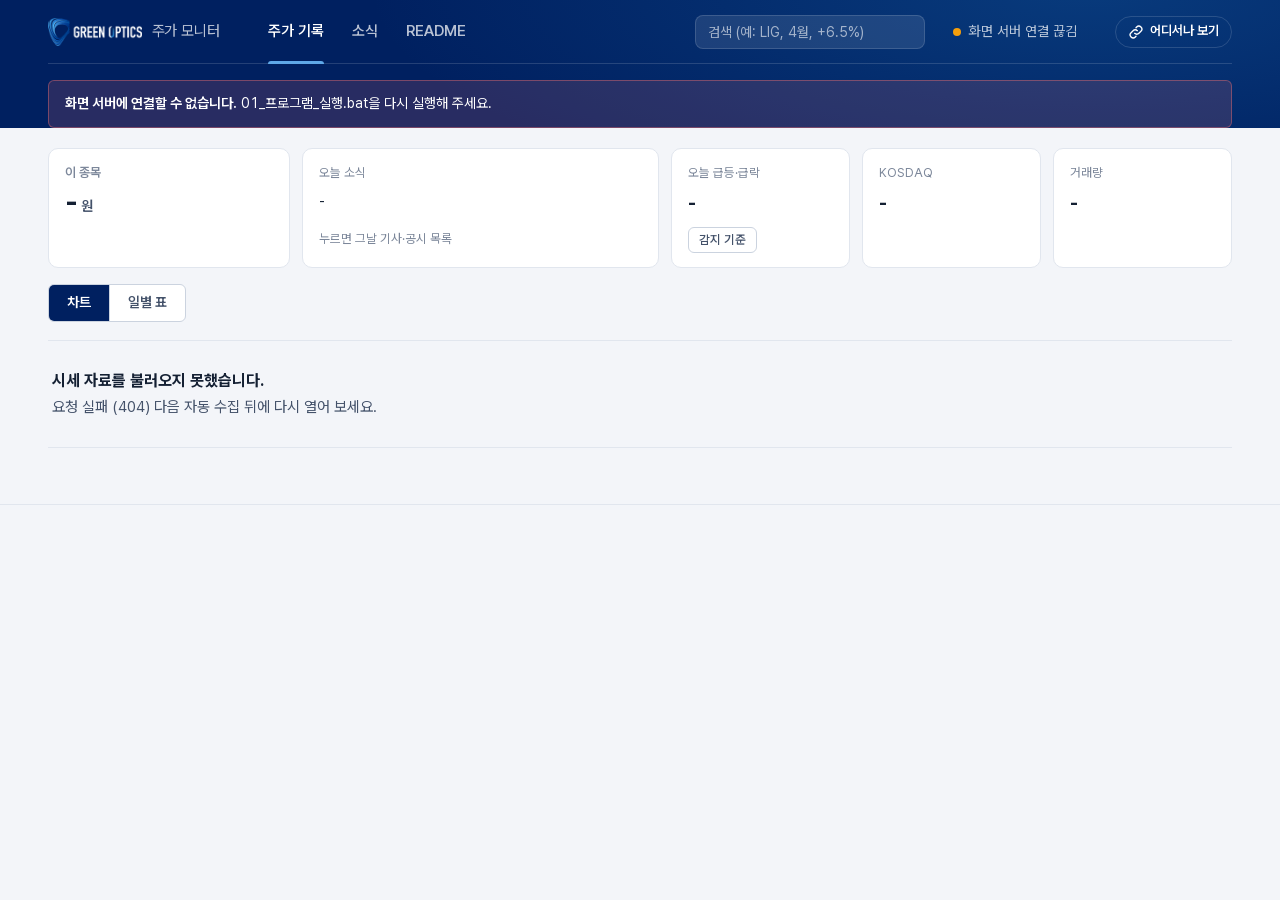
==== web/index.html @ a38b469b "감지 기준: 장중 구간 거래대금 기준을 없앰(감지·설명·README·설정), 기존 기록은 두고 받아 둔 기간을 다시 훑어 새로 걸리는 것만 더함 · '감지 기준'은 누르면 칸이 열" ====
<!doctype html>
<html lang="ko">
<head>
  <meta charset="utf-8">
  <meta name="viewport" content="width=device-width, initial-scale=1">
  <title>주가 모니터</title>
  <link rel="icon" href="data:image/svg+xml,%3Csvg xmlns='http://www.w3.org/2000/svg' viewBox='0 0 32 32'%3E%3Crect width='32' height='32' rx='7' fill='%23002060'/%3E%3Ccircle cx='16' cy='16' r='8.5' fill='none' stroke='%23fff' stroke-width='2.4'/%3E%3Ccircle cx='16' cy='16' r='3' fill='%231973B9'/%3E%3C/svg%3E">
  <link rel="stylesheet" href="app.css">
</head>
<body>
  <header class="band">
    <div class="band-inner">
      <nav class="topbar" aria-label="주 메뉴">
        <a class="brand" href="#/">
          <img class="brand-mark" src="brand-logo.png" alt="GREEN OPTICS" width="107" height="32">
          <span class="brand-text">주가 모니터</span>
        </a>
        <div class="tabs" role="tablist">
          <a href="#/" data-route="dash">주가 기록</a>
          <a href="#/pr" data-route="pr">소식</a>
          <a href="#/method" data-route="method">README</a>
        </div>
        <form class="gsearch" id="gsearch" role="search" autocomplete="off">
          <input type="search" id="gsearch-q" placeholder="검색 (예: LIG, 4월, +6.5%)" aria-label="기사·공시·사건·날짜 전체 검색">
        </form>
        <div class="engine" id="engine" aria-live="polite">
          <span class="dot"></span><span class="engine-label">확인 중</span>
        </div>
        <button class="share-btn local-only" id="share-btn" type="button" aria-haspopup="dialog">
          <svg viewBox="0 0 24 24" aria-hidden="true"><path d="M10 14a4.5 4.5 0 0 0 6.4 0l3-3a4.5 4.5 0 0 0-6.4-6.4l-1 1M14 10a4.5 4.5 0 0 0-6.4 0l-3 3a4.5 4.5 0 0 0 6.4 6.4l1-1" fill="none" stroke="currentColor" stroke-width="2" stroke-linecap="round"/></svg>
          <span id="share-btn-label">어디서나 보기</span></button>
      </nav>
      <div class="shared-banner shared-only">공유 링크로 보는 중입니다. 보기만 할 수 있습니다.</div>
      <div class="alert" id="alert" hidden></div>
    </div>
  </header>

  <!-- 오늘 한눈에: 가격·소식·급등락·KOSDAQ·거래량 카드 한 줄 (주가 기록 화면에서만) -->
  <section class="hero today" id="hero" hidden>
    <div class="wrap">
      <div class="today-strip">
        <div class="tcard t-price" id="q-price-card">
          <span class="quote-name"><span id="q-name">이 종목</span><span class="quote-code" id="q-code"></span></span>
          <span class="quote-price"><span id="q-price">-</span><span class="won">원</span></span>
          <span class="quote-change" id="q-change"></span>
        </div>
        <button type="button" class="tcard t-news" id="q-news-card"><span class="tl" id="q-news-label">오늘 소식</span><span class="t-news-row" id="q-news">-</span><span class="tn-list" id="q-news-list"></span><span class="ts" id="q-news-sub">누르면 그날 기사·공시 목록</span></button>
        <div class="tcard" id="q-events-card"><span class="tl" id="q-events-label">오늘 급등·급락</span><span class="tv" id="q-events">-</span>
          <span class="rules-wrap"><button class="rules-btn" id="rules-toggle" type="button" aria-describedby="rules">감지 기준</button>
            <ul class="rules rules-pop" id="rules" role="tooltip"></ul></span></div>
        <div class="tcard" id="q-kosdaq-card"><span class="tl">KOSDAQ</span><span class="tv" id="q-kosdaq">-</span><span class="ts" id="q-kosdaq-sub"></span></div>
        <div class="tcard" id="q-volume-card"><span class="tl">거래량</span><span class="tv" id="q-volume">-</span><span class="ts" id="q-volume-sub"></span></div>
      </div>
    </div>
  </section>

  <main id="main" tabindex="-1"></main>

  <div class="toast" id="toast" role="status" aria-live="polite" hidden></div>

  <footer class="foot">
    <div class="wrap" id="foot"></div>
  </footer>

  <aside class="drawer" id="drawer" aria-hidden="true">
    <div class="drawer-scrim" data-close></div>
    <div class="drawer-panel" role="dialog" aria-modal="true" aria-labelledby="drawer-title">
      <button class="drawer-close" data-close aria-label="닫기">
        <svg viewBox="0 0 24 24" aria-hidden="true"><path d="M6 6l12 12M18 6L6 18" stroke="currentColor" stroke-width="2" stroke-linecap="round"/></svg>
      </button>
      <div id="drawer-body"></div>
    </div>
  </aside>

  <div class="modal" id="share-modal" hidden>
    <div class="modal-scrim" data-mclose></div>
    <div class="modal-panel" role="dialog" aria-modal="true" aria-labelledby="share-title">
      <button class="drawer-close" data-mclose aria-label="닫기"><svg viewBox="0 0 24 24" aria-hidden="true"><path d="M6 6l12 12M18 6L6 18" stroke="currentColor" stroke-width="2" stroke-linecap="round"/></svg></button>
      <h2 id="share-title">공유 링크</h2>
      <div id="share-body"></div>
    </div>
  </div>

  <script src="vendor/lightweight-charts.standalone.production.js"></script>
  <script src="app.js"></script>
</body>
</html>
---- web/app.css ----
@font-face {
  font-family: "Pretendard Variable";
  src: url("fonts/PretendardVariable.woff2") format("woff2-variations");
  font-weight: 45 920;
  font-display: swap;
}

:root {
  /* 이 종목 브랜드 (PPT 디자인 시스템) */
  --navy: #002060;
  --navy-deep: #00174A;
  --navy-2: #1F4E79;
  --brand-blue: #1973B9;
  --lens: #5FA8E8;

  /* 본문 */
  --canvas: #F3F5F9;
  --surface: #FFFFFF;
  --ink: #142033;
  --ink-2: #44526A;
  --muted: #7C879A;
  --line: #E1E6EE;
  --line-2: #CBD3DF;

  /* 국내 시세 관행: 상승 빨강, 하락 파랑 */
  --up: #D42A3C;
  --down: #1D5BD3;
  --vol: #B9810C;
  --up-bg: #FCECEE;
  --down-bg: #EAF0FC;
  --vol-bg: #FBF3E1;

  /* 차트 위 소식 표시 (선의 빨강·파랑과 겹치지 않게) */
  --mk-pr: #1973B9;
  --mk-disc: #E8820C;
  --mk-pub: #E8820C;   /* 발표 직후 그래프의 공개 시각 화살표: 남색 선과 대비되는 주황 */

  --on-navy: #FFFFFF;
  --on-navy-2: rgba(255, 255, 255, .72);
  --on-navy-3: rgba(255, 255, 255, .5);
  --on-navy-line: rgba(255, 255, 255, .14);

  --r-sm: 6px;
  --r-md: 10px;
  --wrap: 1240px;
  --font: "Pretendard Variable", Pretendard, -apple-system, "Malgun Gothic", "Apple SD Gothic Neo", sans-serif;
  color-scheme: light;
}

@media (prefers-color-scheme: dark) {
  :root {
    --navy: #001A4F;
    --navy-deep: #00123A;
    --canvas: #0E1522;
    --surface: #151E2E;
    --ink: #E6EBF3;
    --ink-2: #B3BDCC;
    --muted: #8590A3;
    --line: #253148;
    --line-2: #33415C;
    --up: #F0566A;
    --down: #5C8DF0;
    --vol: #E0A93A;
    --up-bg: rgba(240, 86, 106, .14);
    --down-bg: rgba(92, 141, 240, .14);
    --vol-bg: rgba(224, 169, 58, .14);
    --mk-pr: #4A8FD4;
    --mk-disc: #F29A35;
    --mk-pub: #F29A35;
    color-scheme: dark;
  }
}

* { box-sizing: border-box; }
html { -webkit-text-size-adjust: 100%; }
body {
  margin: 0;
  background: var(--canvas);
  color: var(--ink);
  font-family: var(--font);
  font-size: 15px;
  line-height: 1.55;
  font-feature-settings: "tnum" 1;
  -webkit-font-smoothing: antialiased;
}
a { color: inherit; }
button, input, select { font: inherit; color: inherit; }
:focus-visible { outline: 2px solid var(--brand-blue); outline-offset: 2px; border-radius: 4px; }
.band :focus-visible { outline-color: var(--lens); }
[hidden] { display: none !important; }
.wrap { max-width: var(--wrap); margin: 0 auto; padding: 0 28px; }

/* ------------------------------------------------------------ band (navy) */
.band {
  background:
    radial-gradient(1200px 380px at 85% -10%, rgba(25, 115, 185, .32), transparent 60%),
    var(--navy);
  color: var(--on-navy);
}
.band-inner { max-width: var(--wrap); margin: 0 auto; padding: 0 28px; }
.topbar {
  display: flex; align-items: center; gap: 28px;
  height: 64px; border-bottom: 1px solid var(--on-navy-line);
}
.brand { display: flex; align-items: center; gap: 10px; text-decoration: none; white-space: nowrap; }
.brand-mark { width: auto; height: 28px; display: block; }
.brand-text { font-size: 15px; color: var(--on-navy-2); letter-spacing: -.01em; }
.brand-text strong { color: #fff; font-weight: 750; letter-spacing: .04em; margin-right: 4px; }
.tabs { display: flex; gap: 4px; margin-left: 8px; }
.tabs a {
  position: relative; text-decoration: none; color: var(--on-navy-2);
  padding: 8px 12px; border-radius: var(--r-sm); font-weight: 560; font-size: 15px;
}
.tabs a:hover { color: #fff; background: rgba(255, 255, 255, .06); }
.tabs a[aria-current="page"] { color: #fff; }
.tabs a[aria-current="page"]::after {
  content: ""; position: absolute; left: 12px; right: 12px; bottom: -13px; height: 3px;
  background: var(--lens); border-radius: 3px 3px 0 0;
}
.engine { margin-left: auto; display: flex; align-items: center; gap: 8px; font-size: 14px; color: var(--on-navy-2); white-space: nowrap; }
.engine .dot { width: 8px; height: 8px; border-radius: 50%; background: var(--on-navy-3); }
.engine[data-state="ok"] .dot { background: #4ADE80; box-shadow: 0 0 0 4px rgba(74, 222, 128, .18); }
.engine[data-state="stale"] .dot, .engine[data-state="stopped"] .dot { background: #F59E0B; }
.engine[data-state="error"] .dot { background: #F87171; }

.alert {
  margin: 16px 0 0; padding: 12px 16px; border-radius: var(--r-sm);
  background: rgba(248, 113, 113, .16); border: 1px solid rgba(248, 113, 113, .4);
  color: #fff; font-size: 14px;
}
.alert strong { font-weight: 650; }

/* 오늘 한눈에 (본문 위 카드 한 줄): 가격 · 소식 · 급등락 · KOSDAQ · 거래량 */
.hero.today { padding: 20px 0 0; }
.hero.today:not([hidden]) + main { padding-top: 16px; }
.today-strip { display: grid; grid-template-columns: 1.35fr 2fr 1fr 1fr 1fr; gap: 12px; }
.tcard { display: flex; flex-direction: column; gap: 2px; min-width: 0; text-align: left; font: inherit; color: inherit; word-break: keep-all;
  background: var(--surface); border: 1px solid var(--line); border-radius: var(--r-md); padding: 14px 16px; }
.tcard .tl { font-size: 12.5px; color: var(--muted); }
.tcard .tv { margin-top: 4px; font-size: 20px; font-weight: 700; letter-spacing: -.01em; white-space: nowrap; }
.tcard .tv small { font-size: 14px; font-weight: 650; margin-left: 6px; }
.tcard .ts { font-size: 12.5px; color: var(--muted); }
button.tcard { cursor: pointer; }
button.tcard:hover { border-color: var(--line-2); box-shadow: 0 2px 10px rgba(16, 32, 64, .06); }
.t-news-row { display: flex; flex-wrap: wrap; gap: 4px 16px; margin: 6px 0 2px; font-size: 14.5px; align-items: baseline; }
.bento > .t-news .t-news-row { flex-wrap: nowrap; gap: 12px; white-space: nowrap; }
.t-news-row b { font-size: 20px; font-weight: 700; margin: 0 2px; }
.t-news-row .mk { margin-right: 5px; }
.quote-name { font-size: 13px; font-weight: 600; color: var(--muted); display: flex; gap: 8px; align-items: baseline; }
.quote-code { font-size: 12px; color: var(--muted); font-weight: 500; }
.quote-price { font-size: 28px; font-weight: 780; letter-spacing: -.03em; line-height: 1.15; }
.quote-price .won { font-size: .5em; font-weight: 600; margin-left: 4px; letter-spacing: 0; color: var(--ink-2); }
.quote-change { font-size: 14px; font-weight: 650; }
.quote-change .chg { display: inline-flex; align-items: center; gap: 6px; padding: 1px 8px; border-radius: 999px; }
.quote-change .chg.up { color: var(--up); background: var(--up-bg); }
.quote-change .chg.down { color: var(--down); background: var(--down-bg); }
.quote-change .asof { display: block; margin-top: 4px; font-size: 12.5px; font-weight: 500; color: var(--muted); }
.rules-btn {
  align-self: flex-start; margin-top: 6px; height: 26px; padding: 0 10px; border-radius: var(--r-sm); cursor: pointer;
  background: transparent; border: 1px solid var(--line-2); color: var(--ink-2); font-size: 12.5px; font-weight: 560;
}
.rules-btn:hover, .rules-btn:focus-visible { color: var(--ink); background: var(--canvas); }
/* 감지 기준: 버튼에 마우스를 올리거나(폰은 누르면) 그 위에 설명이 떠오름. 자리를 따로 차지하지 않음 */
.rules-wrap { position: relative; align-self: flex-start; }
.rules.rules-pop {
  display: none; position: absolute; z-index: 30; top: calc(100% + 6px); left: 0; width: min(300px, calc(100vw - 32px));
  padding: 4px 14px; background: var(--surface); border: 1px solid var(--line-2); border-radius: var(--r-md);
  box-shadow: 0 8px 24px rgba(20, 32, 51, .14); font-size: 13px;
}
.rules-pop li:first-child { border-top: 0; }
.rules-wrap:hover .rules-pop, .rules-wrap:focus-within .rules-pop { display: block; }
.tcard:has(.rules-wrap:hover), .tcard:has(.rules-wrap:focus-within) { position: relative; z-index: 40; }   /* 옆 칸(차트)에 가리지 않게 */
/* 주가 기록 벤토 격자: 가격·차트는 큰 칸, 나머지는 작은 칸. 1일 탭이면 차트가 맨 위 한 줄 전체 */
/* 왼쪽 세로 줄: 가격·급등락·KOSDAQ·거래량 / 오른쪽: 차트(4줄 높이) / 아래 줄: 소식(넓게)·순매수·누적 */
.bento { --bento-gap: 12px; display: grid; grid-template-columns: repeat(12, minmax(0, 1fr)); gap: var(--bento-gap); }
.bento > #q-price-card { grid-column: 1 / 4; grid-row: 1; }
.bento > #q-events-card { grid-column: 1 / 4; grid-row: 2; }
.bento > #q-kosdaq-card { grid-column: 1 / 4; grid-row: 3; }
.bento > #q-volume-card { grid-column: 1 / 4; grid-row: 4; }
.bento > .rec-card { grid-column: 4 / -1; grid-row: 1 / 5; margin: 0; min-width: 0; }
/* 아래: 왼쪽 소식(제목 목록, 두 줄 높이) · 오른쪽에 순매수와 누적을 위아래로 */
.bento > .t-news { grid-column: 1 / 8; grid-row: 5 / 7; justify-content: flex-start; }
.bento > .b-inv { grid-column: 8 / -1; grid-row: 5; }
.bento > .tcard.b-inv .tv { white-space: nowrap; font-size: 17px; }
/* 소식 칸 안의 그날 기사·공시 제목 (누르면 소식 탭의 그 기사) */
.tn-list { display: flex; flex-direction: column; gap: 2px; margin: 8px 0 2px; min-width: 0; }
.tn-item { display: flex; align-items: center; gap: 6px; font-size: 13.5px; padding: 3px 6px; margin: 0 -6px; border-radius: 6px; cursor: pointer; min-width: 0; }
.tn-item:hover { background: var(--canvas); }
.tn-item .tn-t { overflow: hidden; text-overflow: ellipsis; white-space: nowrap; min-width: 0; }
.tn-item:hover .tn-t { text-decoration: underline; text-underline-offset: 3px; }
.tn-item .muted { flex: none; font-variant-numeric: tabular-nums; font-size: 12.5px; }
.tn-item .mk { flex: none; }
.tn-more { font-size: 12.5px; color: var(--brand-blue); cursor: pointer; }
.t-go { cursor: pointer; border-radius: 6px; padding: 1px 4px; margin: -1px -4px; transition: background-color .15s; }
.t-go:hover { background: var(--canvas); text-decoration: underline; text-underline-offset: 3px; }
.bento > .b-cum { grid-column: 8 / -1; grid-row: 6; }
.bento > .tcard { justify-content: center; }
.bento > .tcard:not(.t-price) .tv { white-space: normal; }
#rec-day { margin-top: 12px; }
@media (max-width: 980px) {
  /* 좁은 화면: 가격·차트·소식은 한 줄 전체, 급등락·KOSDAQ·거래량은 한 상자처럼 붙여 한 줄, 누적·순매수는 반반 */
  .bento { grid-template-columns: repeat(6, minmax(0, 1fr)); }
  .bento > .tcard, .bento > .rec-card, .bento > #q-price-card, .bento > #q-events-card, .bento > #q-kosdaq-card, .bento > #q-volume-card { grid-column: span 2; grid-row: auto; }
  .bento > #q-price-card, .bento > .rec-card, .bento > .t-news { grid-column: 1 / -1; }
  .bento > .b-cum, .bento > .b-inv { grid-column: span 3; }
  .bento > .tcard.b-inv .tv { white-space: normal; }
  .bento > #q-events-card { border-radius: var(--r-md) 0 0 var(--r-md); }
  .bento > #q-kosdaq-card { border-radius: 0; border-left: 0; margin-left: calc(-1 * var(--bento-gap)); }
  .bento > #q-volume-card { border-radius: 0 var(--r-md) var(--r-md) 0; border-left: 0; margin-left: calc(-1 * var(--bento-gap)); }
  .bento > #q-kosdaq-card, .bento > #q-volume-card { box-shadow: inset 1px 0 0 var(--line); }
  .today-strip { grid-template-columns: 1fr 1fr 1fr; }
  .today-strip .t-price, .today-strip .t-news { grid-column: 1 / -1; }
}
@media (max-width: 720px) {
  .hero.today { padding-top: 12px; }
  .today-strip { gap: 8px; } .bento { --bento-gap: 8px; }
  .tcard { padding: 10px 12px; }
  .tcard .tv { font-size: 16px; }
  .tcard .tv small { display: block; margin: 0; font-size: 13px; }
  .quote-price { font-size: 24px; }
}

/* 알림(토스트): 화면 아래에 잠깐 떴다 사라짐 */
.toast { position: fixed; left: 50%; bottom: 24px; z-index: 60; transform: translate(-50%, 0); max-width: min(560px, calc(100% - 32px));
  padding: 12px 18px; border-radius: 10px; background: var(--ink); color: var(--surface); font-size: 14px; line-height: 1.45;
  box-shadow: 0 8px 28px rgba(0, 0, 0, .22); animation: toast-in .22s ease-out; }
.toast.err { background: var(--up); color: #fff; }
@keyframes toast-in { from { opacity: 0; transform: translate(-50%, 10px); } to { opacity: 1; transform: translate(-50%, 0); } }

/* 버튼 반응: 보내는 중(돌아가는 표시) → 끝나면 ✓ */
.is-busy { position: relative; color: transparent !important; pointer-events: none; }
.is-busy::after { content: ""; position: absolute; left: 50%; top: 50%; width: 14px; height: 14px; margin: -7px 0 0 -7px;
  border: 2px solid var(--line-2); border-top-color: var(--navy-2); border-radius: 50%; animation: spin .7s linear infinite; }
.is-done::before { content: "✓"; display: inline-block; margin-right: 5px; color: var(--mk-pr); font-weight: 800; animation: pop .3s ease-out; }
@keyframes spin { to { transform: rotate(360deg); } }
@keyframes pop { 0% { transform: scale(.3); opacity: 0; } 70% { transform: scale(1.25); } 100% { transform: scale(1); opacity: 1; } }

/* 부드러운 전환: 탭·날짜를 바꿀 때 차트·고른 날 칸이 0.2초 동안 서서히 나타남, 버튼·카드 색 변화도 0.2초 */
@keyframes fade-in { from { opacity: 0; transform: translateY(3px); } to { opacity: 1; transform: none; } }
.rc-svg, .rec-daycard, .rc-day, .tcard .tv, .t-news-row { animation: fade-in .2s ease-out; }
.btn, .rec-tabs button, .seg a, .rules-btn, button.tcard, .tabs a { transition: background-color .2s, border-color .2s, color .2s, box-shadow .2s; }

/* ------------------------------------------------------------ main */
main { padding: 28px 0 56px; outline: none; }
.page-head { display: flex; align-items: flex-end; justify-content: space-between; gap: 24px; flex-wrap: wrap; margin-bottom: 22px; }
h1.page-title { font-size: 28px; font-weight: 760; letter-spacing: -.025em; margin: 0; line-height: 1.25; }
.page-sub { color: var(--ink-2); margin: 6px 0 0; max-width: 46em; }
h2.sec { font-size: 18px; font-weight: 700; letter-spacing: -.015em; margin: 0 0 14px; }
.panel { background: var(--surface); border: 1px solid var(--line); border-radius: var(--r-md); padding: 18px 20px; }
.muted { color: var(--muted); }
.num { font-variant-numeric: tabular-nums; }
.up-t { color: var(--up); } .down-t { color: var(--down); } .vol-t { color: var(--vol); }

/* day feed (dashboard) */
.feed { display: flex; flex-direction: column; gap: 16px; }
.day-card { background: var(--surface); border: 1px solid var(--line); border-radius: var(--r-md); padding: 6px 18px 14px; min-height: 380px; }
.day-card.is-quiet { min-height: 0; padding: 0; }
.day-card-load { display: flex; gap: 16px; align-items: baseline; padding: 14px 0; }
.day-card.is-quiet .day-card-load { padding: 14px 18px; }
.day-card-date { font-weight: 700; font-size: 15px; white-space: nowrap; }
.day-now { margin-left: 8px; font-size: 12px; font-weight: 600; color: var(--brand-blue); }
.day-fold {
  display: flex; align-items: baseline; gap: 16px; width: 100%; padding: 14px 18px;
  background: none; border: 0; text-align: left; cursor: pointer; border-radius: var(--r-md);
}
.day-fold:hover { background: color-mix(in srgb, var(--surface) 70%, var(--canvas)); }
.day-fold-val { font-weight: 700; }
.day-fold-more { margin-left: auto; font-size: 13px; color: var(--brand-blue); white-space: nowrap; }
.day-legend { height: 20px; font-size: 13px; color: var(--ink-2); display: flex; gap: 16px; }
.day-legend b { color: var(--ink); font-weight: 640; }
.day-chart { height: 200px; margin: 0 -6px 6px; }
.day-chart.range-able { cursor: crosshair; position: relative; }
.range-sel { position: absolute; top: 0; bottom: 0; pointer-events: none; z-index: 3;
  background: color-mix(in srgb, var(--brand-blue) 14%, transparent); border-left: 1px solid var(--brand-blue); border-right: 1px solid var(--brand-blue); }
.range-hint { margin: 2px 0 8px; font-size: 12px; color: var(--muted); }
.range-box { margin: 4px 0 10px; padding: 12px 14px; border: 1px solid var(--line); border-radius: var(--r-md); background: color-mix(in srgb, var(--brand-blue) 4%, var(--surface)); }
.range-head { display: flex; flex-wrap: wrap; align-items: baseline; gap: 4px 16px; font-size: 14px; margin-bottom: 8px; }
.range-head .btn-link { margin-left: auto; }
.btn-link { background: none; border: 0; padding: 2px 0; font-size: 13px; font-weight: 600; color: var(--brand-blue); cursor: pointer; }
.btn-link:hover { text-decoration: underline; }
.day-nochart, .day-calm { font-size: 14px; color: var(--muted); margin: 6px 0; }
.day-arts { margin-top: 14px; }
.day-arts h3 { font-size: 13px; font-weight: 650; color: var(--ink-2); margin: 0 0 2px; }
.day-arts .al-meta .num { margin-left: 8px; font-weight: 650; }
.day-card .day-total { margin: 8px -8px 6px; }
.day-total { display: flex; align-items: center; justify-content: space-between; gap: 12px;
  padding: 14px 16px; margin-bottom: 12px; border-radius: 10px; background: color-mix(in srgb, var(--surface) 60%, var(--canvas)); }
.day-total-label { display: block; font-weight: 700; font-size: 15px; }
.day-total-sub { display: block; font-size: 12px; color: var(--muted); margin-top: 2px; }
.day-total.is-event { width: 100%; border: 0; text-align: left; font: inherit; color: inherit; cursor: pointer; }
.day-total.is-event:hover { background: color-mix(in srgb, var(--surface) 85%, var(--canvas)); }
.day-total-main { min-width: 0; }
.day-total-tags { margin-left: 8px; font-weight: 500; }
.day-total-cause { display: block; margin-top: 10px; font-size: 14.5px; overflow: hidden; text-overflow: ellipsis; white-space: nowrap; }
.tl-to { display: block; font-size: 12px; font-weight: 500; color: var(--muted); }
.tl-sub { margin: 4px 0 6px; font-size: 12px; color: var(--muted); }
.day-total-val { font-size: 22px; font-weight: 800; white-space: nowrap; }
.timeline { list-style: none; margin: 0; padding: 0; }
.timeline li { border-top: 1px solid var(--line); }
.timeline li:last-child { border-bottom: 1px solid var(--line); }
.tl-row {
  display: grid; grid-template-columns: 64px 120px 1fr auto; align-items: center; gap: 16px;
  width: 100%; padding: 14px 4px; background: none; border: 0; text-align: left; cursor: pointer;
}
.tl-row:hover { background: color-mix(in srgb, var(--surface) 70%, var(--canvas)); }
.tl-time { font-size: 17px; font-weight: 700; }
.tl-rule { color: var(--ink-2); font-size: 14px; overflow: hidden; text-overflow: ellipsis; white-space: nowrap; }
.tl-val { text-align: right; font-weight: 700; font-size: 16px; }
.tl-val small { display: block; font-size: 12px; font-weight: 500; color: var(--muted); }

.chip {
  display: inline-flex; align-items: center; gap: 6px; height: 26px; padding: 0 10px;
  border-radius: 999px; font-size: 13px; font-weight: 640; white-space: nowrap;
}
.chip::before { content: ""; width: 7px; height: 7px; border-radius: 50%; background: currentColor; }
.chip.up { color: var(--up); background: var(--up-bg); }
.chip.down { color: var(--down); background: var(--down-bg); }
.chip.flat { color: var(--vol); background: var(--vol-bg); }

.empty { padding: 28px 4px; color: var(--ink-2); border-top: 1px solid var(--line); border-bottom: 1px solid var(--line); }
.empty strong { display: block; color: var(--ink); font-size: 16px; margin-bottom: 2px; }

.rules { margin: 0; padding: 0; list-style: none; font-size: 14px; color: var(--ink-2); }
.rules li { padding: 9px 0; border-top: 1px solid var(--line); display: flex; justify-content: space-between; gap: 12px; }
.rules li b { color: var(--ink); font-weight: 650; white-space: nowrap; }

/* ------------------------------------------------------------ controls */
.controls { display: flex; flex-wrap: wrap; gap: 12px; align-items: center; margin-bottom: 18px; }
.seg { display: inline-flex; border: 1px solid var(--line-2); border-radius: var(--r-sm); overflow: hidden; background: var(--surface); }
.seg button { border: 0; background: none; padding: 7px 14px; font-size: 14px; font-weight: 560; color: var(--ink-2); cursor: pointer; }
.seg button + button { border-left: 1px solid var(--line-2); }
.seg button[aria-pressed="true"] { background: var(--navy); color: #fff; }
.btn {
  display: inline-flex; align-items: center; gap: 8px; height: 36px; padding: 0 16px;
  border-radius: var(--r-sm); border: 1px solid var(--line-2); background: var(--surface);
  font-size: 14px; font-weight: 600; cursor: pointer; text-decoration: none; color: var(--ink);
}
.btn:hover { border-color: var(--navy-2); }
.btn.primary { background: var(--navy); border-color: var(--navy); color: #fff; }
.btn.primary:hover { background: var(--navy-2); }
.btn.danger { color: var(--up); }
.btn svg { width: 16px; height: 16px; }
.spacer { flex: 1; }

/* ------------------------------------------------------------ calendar */

/* ------------------------------------------------------------ table */
.table-wrap { overflow-x: auto; }
table.data { width: 100%; border-collapse: collapse; font-size: 14px; }
table.data th {
  text-align: left; font-weight: 600; color: var(--muted); font-size: 13px;
  padding: 10px 12px; border-bottom: 1px solid var(--line-2); white-space: nowrap; background: var(--surface);
}
table.data td { padding: 12px; border-bottom: 1px solid var(--line); vertical-align: middle; }
table.data tbody tr { cursor: pointer; }
table.data tbody tr:hover td { background: color-mix(in srgb, var(--surface) 75%, var(--canvas)); }
table.data .r { text-align: right; }
table.data .rule { color: var(--ink-2); max-width: 420px; overflow: hidden; text-overflow: ellipsis; white-space: nowrap; }
table.data .when { white-space: nowrap; font-weight: 600; }
table.data .when small { color: var(--muted); font-weight: 500; margin-left: 6px; }
table.data tr.day-head td { padding: 14px 12px 6px; font-weight: 700; font-size: 15px; background: var(--canvas); cursor: default; }
table.data tr.day-head small { margin-left: 8px; color: var(--muted); font-weight: 500; font-size: 13px; }
table.data tbody tr.day-head:hover td { background: var(--canvas); }
table.data tr.is-daily td { background: color-mix(in srgb, var(--brand-blue) 6%, var(--surface)); border-bottom: 2px solid var(--line-2); font-weight: 600; }
table.data tr.is-daily td:first-child { box-shadow: inset 3px 0 0 var(--brand-blue); }
.panel.table-panel { padding: 4px 6px 6px; }

/* ------------------------------------------------------------ drawer */
.drawer { position: fixed; inset: 0; z-index: 50; pointer-events: none; }
.drawer-scrim { position: absolute; inset: 0; background: rgba(5, 15, 35, .42); opacity: 0; transition: opacity .2s; }
.drawer-panel {
  position: absolute; top: 0; right: 0; bottom: 0; width: min(880px, 100%);
  background: var(--surface); overflow-y: auto; padding: 28px 32px 40px;
  transform: translateX(100%); transition: transform .26s cubic-bezier(.2, .8, .2, 1);
  border-left: 1px solid var(--line);
}
.drawer.open { pointer-events: auto; }
.drawer.open .drawer-scrim { opacity: 1; }
.drawer.open .drawer-panel { transform: none; }
.drawer-close { position: absolute; top: 18px; right: 18px; width: 36px; height: 36px; border: 0; border-radius: 50%; background: var(--canvas); cursor: pointer; display: grid; place-items: center; }
.drawer-close svg { width: 18px; height: 18px; }
.d-title { font-size: 24px; font-weight: 760; letter-spacing: -.02em; margin: 10px 0 4px; }
.d-sub { color: var(--ink-2); margin: 0 0 22px; }
.facts { display: grid; grid-template-columns: repeat(3, minmax(0, 1fr)); gap: 0; border-top: 1px solid var(--line); border-bottom: 1px solid var(--line); margin-bottom: 20px; }
.facts div { padding: 14px 0; }
.facts div + div { padding-left: 18px; border-left: 1px solid var(--line); }
.facts dt { font-size: 13px; color: var(--muted); }
.facts dd { margin: 2px 0 0; font-size: 22px; font-weight: 720; letter-spacing: -.01em; }
.facts dd small { font-size: 13px; color: var(--muted); font-weight: 500; margin-left: 4px; }
.verdict { background: var(--canvas); border-radius: var(--r-sm); padding: 14px 16px; margin-bottom: 18px; font-size: 15px; }
.chart-box { height: 340px; margin: 6px -4px 8px; }
.chart-legend { font-size: 13px; color: var(--ink-2); min-height: 20px; display: flex; gap: 16px; flex-wrap: wrap; }
.chart-legend i { display: inline-block; width: 14px; height: 3px; border-radius: 2px; vertical-align: 3px; margin-right: 6px; }
.rule-full { font-size: 14px; color: var(--ink-2); border-top: 1px solid var(--line); padding-top: 14px; margin-top: 14px; }
.rule-full b { color: var(--ink); }
.note { font-size: 13px; color: var(--muted); margin-top: 14px; }

/* ------------------------------------------------------------ PR */
.pr-layout { display: grid; grid-template-columns: 360px minmax(0, 1fr); gap: 36px; align-items: start; }
.form { padding: 20px; }
.form h2 { font-size: 17px; margin: 0 0 4px; }
.form p.hint { font-size: 13px; color: var(--muted); margin: 0 0 16px; }
.field { display: block; margin-bottom: 14px; }
.field span { display: block; font-size: 13px; font-weight: 600; color: var(--ink-2); margin-bottom: 6px; }
.field input, .field select {
  width: 100%; height: 40px; padding: 0 12px; border: 1px solid var(--line-2); border-radius: var(--r-sm);
  background: var(--surface);
}
.field input:focus, .field select:focus { outline: 2px solid var(--brand-blue); outline-offset: -1px; border-color: transparent; }
.field-row { display: grid; grid-template-columns: 1fr 1fr; gap: 10px; }
.form-msg { font-size: 13px; margin-top: 10px; min-height: 18px; }
.form-msg.err { color: var(--up); }
.pr-list { list-style: none; margin: 22px 0 0; padding: 0; }
.pr-list li + li { border-top: 1px solid var(--line); }
.pr-list button {
  display: block; width: 100%; text-align: left; border: 0; background: none; padding: 12px 6px; cursor: pointer; border-radius: var(--r-sm);
}
.pr-list button:hover { background: var(--canvas); }
.pr-list button[aria-current="true"] { background: var(--canvas); box-shadow: inset 3px 0 0 var(--navy); }
.pr-list .t { font-weight: 620; display: block; overflow: hidden; text-overflow: ellipsis; white-space: nowrap; }
.pr-list .m { font-size: 13px; color: var(--muted); }
.pr-title { font-size: 24px; font-weight: 760; letter-spacing: -.02em; margin: 0; }
.pr-meta { color: var(--muted); margin: 4px 0 18px; font-size: 14px; }
.pr-meta a { color: var(--brand-blue); }
.summary { font-size: 19px; font-weight: 600; line-height: 1.5; letter-spacing: -.01em; margin: 0 0 22px; max-width: 62ch; }

.ladder { width: 100%; border-collapse: collapse; font-size: 14px; margin-bottom: 8px; }
.ladder th { font-size: 13px; color: var(--muted); font-weight: 600; text-align: left; padding: 6px 8px; border-bottom: 1px solid var(--line-2); }
.ladder td { padding: 10px 8px; border-bottom: 1px solid var(--line); }
.ladder td.h { font-weight: 700; width: 70px; white-space: nowrap; }
.ladder td.v { text-align: right; width: 84px; font-weight: 650; }
.ladder td.bar { width: 40%; }
.bars { position: relative; height: 26px; }
.bars::before { content: ""; position: absolute; left: 50%; top: -4px; bottom: -4px; width: 1px; background: var(--line-2); }
.bars span { position: absolute; height: 9px; border-radius: 2px; }
.bars .own { top: 2px; background: var(--navy-2); }
.bars .kq { top: 15px; background: var(--muted); opacity: .6; }
@media (prefers-color-scheme: dark) { .bars .own { background: var(--lens); } }
.ladder-key { font-size: 13px; color: var(--muted); display: flex; gap: 16px; margin-bottom: 26px; }
.ladder-key i { display: inline-block; width: 12px; height: 9px; border-radius: 2px; margin-right: 6px; vertical-align: -1px; }

.loading { color: var(--muted); padding: 30px 0; }
.foot { border-top: 1px solid var(--line); padding: 18px 0 28px; font-size: 13px; color: var(--muted); }
.foot .wrap { display: flex; justify-content: space-between; gap: 16px; flex-wrap: wrap; }

/* ------------------------------------------------------------ responsive */
@media (max-width: 980px) {
  .pr-layout { grid-template-columns: 1fr; }
}
@media (max-width: 720px) {
  .wrap, .band-inner { padding: 0 16px; }
  .topbar { flex-wrap: wrap; height: auto; padding: 12px 0; gap: 10px 16px; }
  .tabs { order: 3; width: 100%; margin: 0; overflow-x: auto; }
  .tabs a[aria-current="page"]::after { bottom: -4px; }
  .day-card { padding: 4px 12px 12px; }
  .day-chart { height: 160px; }
  .day-fold { flex-wrap: wrap; gap: 4px 12px; padding: 12px; }
  .day-fold-more { margin-left: 0; }
  .tl-row { grid-template-columns: 52px 1fr auto; }
  .tl-rule { grid-column: 1 / -1; white-space: normal; }
  .facts { grid-template-columns: 1fr; }
  .facts div + div { padding-left: 0; border-left: 0; border-top: 1px solid var(--line); }
  .drawer-panel { padding: 22px 18px 32px; }
}
@media (prefers-reduced-motion: reduce) {
  .drawer-scrim, .drawer-panel { transition: none; }
  .rc-svg, .rec-daycard, .rc-day, .tcard .tv, .t-news-row, .toast, .is-done::before { animation: none; }
  .is-busy::after { animation-duration: 2s; }
}

/* ------------------------------------------------------------ cause analysis (drawer) */
.d-block { margin-top: 30px; }
.d-sec { font-size: 18px; font-weight: 740; letter-spacing: -.015em; margin: 0 0 12px; }
.sec-head { display: flex; align-items: center; gap: 12px; margin-bottom: 12px; flex-wrap: wrap; }
.sec-head .d-sec { margin: 0; }
.sec-head .stage { font-size: 13px; color: var(--muted); }
.sec-head .btn { margin-left: auto; }
.btn.small { height: 30px; padding: 0 12px; font-size: 13px; }
.btn:disabled { opacity: .6; cursor: progress; }

.causes { list-style: none; margin: 0; padding: 0; }
.cause { padding: 16px 0 16px 0; border-top: 1px solid var(--line); }
.causes .cause:first-child { border-top: 2px solid var(--ink); }
.cause-meta { display: flex; align-items: center; gap: 8px; margin-bottom: 6px; }
.rank { width: 24px; height: 24px; border-radius: 50%; background: var(--navy); color: #fff; font-size: 13px; font-weight: 700; display: grid; place-items: center; }
.causes .cause:not(:first-child) .rank { background: var(--canvas); color: var(--ink-2); box-shadow: inset 0 0 0 1px var(--line-2); }
.tag { font-size: 12px; font-weight: 650; padding: 2px 8px; border-radius: 4px; background: var(--canvas); color: var(--ink-2); }
.tag.t-pr, .tag.t-disclosure { background: #E6EEF9; color: var(--navy-2); }
.tag.t-news { background: #EAF4EF; color: #1E6B48; }
.tag.t-sector { background: #F2EDFA; color: #5B3E9A; }
.tag.t-market { background: var(--canvas); color: var(--ink-2); }
.tag.t-flow { background: #FBF0E6; color: #94531C; }
@media (prefers-color-scheme: dark) {
  .tag.t-pr, .tag.t-disclosure { background: rgba(95,168,232,.16); color: #9CC8F0; }
  .tag.t-news { background: rgba(76,190,140,.14); color: #8FD9B6; }
  .tag.t-sector { background: rgba(160,130,230,.16); color: #C7B5F2; }
  .tag.t-flow { background: rgba(230,150,80,.15); color: #F0BE8E; }
}
.timing { font-size: 12px; color: var(--muted); }
.timing.lead { color: #1E6B48; } .timing.late { color: var(--muted); text-decoration: line-through; text-decoration-color: var(--line-2); }
@media (prefers-color-scheme: dark) { .timing.lead { color: #8FD9B6; } }
.cause-title { font-size: 17px; font-weight: 700; letter-spacing: -.01em; line-height: 1.4; }
.cause p { margin: 4px 0 0; color: var(--ink-2); }
.cause.none { border: 1px dashed var(--line-2); border-radius: var(--r-sm); padding: 16px; }
.evidence { margin: 8px 0 0; padding-left: 18px; font-size: 14px; color: var(--ink-2); }
.evidence li + li { margin-top: 2px; }
a.ext { display: inline-block; margin: 8px 12px 0 0; font-size: 13px; color: var(--brand-blue); }
.notes { margin: 12px 0 0; padding: 12px 16px 12px 30px; background: var(--canvas); border-radius: var(--r-sm); font-size: 14px; color: var(--ink-2); }
.notes li + li { margin-top: 4px; }

.flow-sum { margin: 0 0 12px; color: var(--ink-2); font-size: 14px; }
.flows { display: grid; grid-template-columns: 1fr 1fr; gap: 24px; }
.flows h4, h4.sub { font-size: 13px; color: var(--muted); font-weight: 600; margin: 0 0 6px; }
h4.sub { margin-top: 20px; }
.flows ul, .inv, .rel { list-style: none; margin: 0; padding: 0; }
.flows li, .inv li, .rel li { display: grid; grid-template-columns: 110px 1fr 76px; align-items: center; gap: 10px; padding: 6px 0; border-bottom: 1px solid var(--line); font-size: 14px; }
.rel li { grid-template-columns: 150px 1fr 76px; }
.rel li.me { font-weight: 700; }
.nm { overflow: hidden; text-overflow: ellipsis; white-space: nowrap; }
.fx { font-style: normal; font-size: 11px; font-weight: 650; margin-left: 6px; padding: 1px 5px; border-radius: 3px; background: var(--canvas); color: var(--ink-2); box-shadow: inset 0 0 0 1px var(--line-2); }
.fbar, .dbar { position: relative; height: 8px; }
.fbar i, .dbar i { position: absolute; top: 0; height: 8px; border-radius: 2px; }
.fbar i { left: 0; }
.dbar::before { content: ""; position: absolute; left: 50%; top: -4px; bottom: -4px; width: 1px; background: var(--line-2); }
i.b { background: var(--up); } i.s { background: var(--down); }
.v { text-align: right; font-weight: 650; }

.news { list-style: none; margin: 0; padding: 0; }
.news li { display: grid; grid-template-columns: 88px 74px 1fr; gap: 10px; padding: 9px 0; border-bottom: 1px solid var(--line); font-size: 14px; align-items: baseline; }
.news .when { color: var(--muted); font-size: 13px; }
.news .tt a { color: var(--ink); text-decoration: none; }
.news .tt a:hover { text-decoration: underline; }
.news .tt small { margin-left: 8px; color: var(--muted); }
.peer { font-style: normal; font-size: 12px; color: #5B3E9A; margin-right: 6px; }
@media (prefers-color-scheme: dark) { .peer { color: #C7B5F2; } }

b.cl { font-weight: 650; color: var(--ink); margin-right: 8px; }
@media (max-width: 720px) {
  .flows { grid-template-columns: 1fr; }
  .news li { grid-template-columns: 1fr; gap: 2px; }
  .rel li { grid-template-columns: 110px 1fr 70px; }
}

/* ------------------------------------------------------------ broker accuracy & buyer clues */
.st { font-style: normal; font-size: 11px; margin-left: 6px; color: var(--muted); }
.v small { font-size: 11px; font-weight: 500; color: var(--muted); }
details.verify { margin-top: 14px; border: 1px solid var(--line); border-radius: var(--r-sm); padding: 10px 14px; background: var(--surface); }
details.verify summary { cursor: pointer; font-size: 14px; font-weight: 650; color: var(--navy-2); }
@media (prefers-color-scheme: dark) { details.verify summary { color: var(--lens); } }
details.verify ul { margin: 10px 0 2px; padding-left: 18px; font-size: 13px; color: var(--ink-2); }
details.verify li + li { margin-top: 6px; }
details.verify b { color: var(--ink); margin-right: 4px; }
.clues { list-style: none; margin: 0; padding: 0; }
.clues li { display: grid; grid-template-columns: 96px 1fr; gap: 12px; padding: 10px 0; border-bottom: 1px solid var(--line); font-size: 14px; color: var(--ink-2); }
.clues li.strong { color: var(--ink); }
.clues .ck { font-size: 12px; font-weight: 650; color: var(--muted); padding-top: 1px; }
.clues li.strong .ck { color: var(--navy-2); }
@media (prefers-color-scheme: dark) { .clues li.strong .ck { color: var(--lens); } }
.followup { background: #E6EEF9; color: var(--navy); border-radius: var(--r-sm); padding: 10px 14px; font-size: 14px; margin-bottom: 10px; }
@media (prefers-color-scheme: dark) { .followup { background: rgba(95,168,232,.16); color: #CFE3F7; } }
@media (max-width: 720px) { .clues li { grid-template-columns: 1fr; gap: 2px; } }

/* ------------------------------------------------------------ v0.7: articles, macro, share */
.tag.t-article { background: #EAF4EF; color: #1E6B48; }
.tag.t-theme { background: #F2EDFA; color: #5B3E9A; }
.tag.t-macro { background: #FDF0E8; color: #9A4A1E; }
@media (prefers-color-scheme: dark) {
  .tag.t-article { background: rgba(76,190,140,.14); color: #8FD9B6; }
  .tag.t-theme { background: rgba(160,130,230,.16); color: #C7B5F2; }
  .tag.t-macro { background: rgba(230,140,90,.15); color: #F2B898; }
}
.ctag { display: inline-block; font-size: 12px; font-weight: 650; padding: 1px 7px; border-radius: 4px; white-space: nowrap; }
.ctag.c-co { background: #E6EEF9; color: var(--navy-2); }
.ctag.c-press { background: #EAF4EF; color: #1E6B48; }
.ctag.c-res { background: #F2EDFA; color: #5B3E9A; }
.ctag.c-theme { background: #FDF0E8; color: #9A4A1E; }
.ctag.c-mkt { background: var(--canvas); color: var(--ink-2); box-shadow: inset 0 0 0 1px var(--line-2); }
.ctag.c-etc { background: var(--canvas); color: var(--muted); }
@media (prefers-color-scheme: dark) {
  .ctag.c-co { background: rgba(95,168,232,.16); color: #9CC8F0; }
  .ctag.c-press { background: rgba(76,190,140,.14); color: #8FD9B6; }
  .ctag.c-res { background: rgba(160,130,230,.16); color: #C7B5F2; }
  .ctag.c-theme { background: rgba(230,140,90,.15); color: #F2B898; }
}
.tone { font-size: 12px; font-weight: 650; }
.tone.pos { color: var(--up); } .tone.neg { color: var(--down); }
.vtag { font-size: 12px; font-weight: 650; padding: 1px 7px; border-radius: 4px; background: var(--canvas); color: var(--ink-2); white-space: nowrap; }
.vtag.v-up { background: var(--up-bg); color: var(--up); }
.vtag.v-down { background: var(--down-bg); color: var(--down); }
.vtag.v-up-weak { color: var(--up); }
.vtag.v-down-weak { color: var(--down); }
.vtag.v-opposite { background: var(--vol-bg); color: var(--vol); }
.vtag.v-result, .vtag.v-mention, .vtag.v-none { color: var(--muted); }
.al-meta { display: flex; align-items: center; gap: 6px; flex-wrap: wrap; font-size: 13px; }
.al-foot { display: flex; align-items: center; gap: 8px; flex-wrap: wrap; font-size: 13px; margin-top: 4px; }
.al-foot .num { font-weight: 700; }

.sum-cards { display: grid; grid-template-columns: repeat(auto-fit, minmax(170px, 1fr)); gap: 12px; margin-bottom: 18px; }
.sum-card { background: var(--surface); border: 1px solid var(--line); border-radius: var(--r-md); padding: 14px 16px; }
.sc-top { display: flex; justify-content: space-between; align-items: center; font-size: 13px; }
.sc-main { font-size: 24px; font-weight: 760; letter-spacing: -.02em; margin-top: 8px; }
.sc-cap { font-size: 12px; color: var(--muted); }
.sc-sub { font-size: 12px; color: var(--ink-2); margin-top: 4px; }
.seg button small { color: var(--muted); font-size: 11px; margin-left: 2px; }

.art-layout { grid-template-columns: 400px minmax(0, 1fr); }
.art-list { list-style: none; margin: 0; padding: 0; max-height: calc(100vh - 150px); overflow-y: auto; position: sticky; top: 16px;
  background: var(--surface); border: 1px solid var(--line); border-radius: var(--r-md); }
.art-list li + li { border-top: 1px solid var(--line); }
.art-list button { display: block; width: 100%; text-align: left; border: 0; background: none; padding: 12px 14px; cursor: pointer; }
.art-list button:hover { background: var(--canvas); }
.art-list button[aria-current="true"] { background: var(--canvas); box-shadow: inset 3px 0 0 var(--navy); }
.art-list .t { display: block; font-weight: 620; line-height: 1.4; margin-top: 4px; }
.art-list .empty, .art-list .loading { margin: 14px; }
.art-detail .al-meta { margin-bottom: 6px; }
.art-body { color: var(--ink-2); font-size: 14px; margin: -8px 0 16px; }
.verdict-box { border-radius: var(--r-md); padding: 14px 16px; background: var(--surface); border: 1px solid var(--line); font-size: 15px; }
.verdict-box.v-up, .verdict-box.v-up-weak { border-left: 4px solid var(--up); }
.verdict-box.v-down, .verdict-box.v-down-weak { border-left: 4px solid var(--down); }
.verdict-box.v-opposite { border-left: 4px solid var(--vol); }
.verdict-box .vb-head { font-size: 18px; font-weight: 740; letter-spacing: -.01em; margin-bottom: 2px; }
.verdict-box.v-up .vb-head, .verdict-box.v-up-weak .vb-head { color: var(--up); }
.verdict-box.v-down .vb-head, .verdict-box.v-down-weak .vb-head { color: var(--down); }
.verdict-box.v-opposite .vb-head { color: var(--vol); }
.d-sec small { font-size: 13px; font-weight: 500; margin-left: 8px; }
.pr-form { margin-bottom: 18px; }
.pr-form-grid { display: grid; grid-template-columns: 2fr 1fr 1fr 1.4fr auto; gap: 10px; align-items: end; }
.pr-form-grid .field { margin: 0; }
.pr-form-grid .btn { height: 40px; }

.art-first { margin-top: 22px; padding: 16px 18px; border: 1px solid var(--line); border-radius: var(--r-md); background: color-mix(in srgb, var(--surface) 85%, var(--canvas)); }
.art-lead { list-style: none; margin: 0; padding: 0; }
.art-lead li { padding: 10px 0; border-top: 1px solid var(--line); }
.art-lead li:first-child { border-top: 0; padding-top: 2px; }
.al-title { display: block; font-weight: 680; color: var(--ink); text-decoration: none; margin-top: 4px; line-height: 1.4; }
.al-title:hover { text-decoration: underline; }
.mini-arts { list-style: none; margin: 0; padding: 0; }
.mini-arts li + li { border-top: 1px solid var(--line); }
.mini-arts a { display: block; padding: 10px 0; text-decoration: none; color: var(--ink); }
.mini-arts a:hover .t { text-decoration: underline; }
.mini-arts .t { display: block; font-weight: 620; font-size: 14px; line-height: 1.4; margin-top: 3px; }

/* 공유 */
.share-btn { display: inline-flex; align-items: center; gap: 6px; height: 32px; padding: 0 12px; border-radius: 16px; border: 1px solid var(--on-navy-line);
  background: transparent; color: var(--on-navy); font-size: 13px; font-weight: 600; cursor: pointer; margin-left: 10px; }
.share-btn svg { width: 16px; height: 16px; }
.share-btn:hover { background: rgba(255,255,255,.08); }
.share-btn[data-on="1"] { background: #2E9E6B; border-color: #2E9E6B; }
.modal { position: fixed; inset: 0; z-index: 60; display: grid; place-items: center; padding: 16px; }
.modal[hidden] { display: none; }
.modal-scrim { position: absolute; inset: 0; background: rgba(5, 15, 35, .45); }
.modal-panel { position: relative; width: min(560px, 100%); max-height: calc(100vh - 32px); overflow-y: auto; background: var(--surface);
  border-radius: 14px; padding: 26px 26px 22px; box-shadow: 0 20px 60px rgba(0,0,0,.25); }
.modal-panel h2 { margin: 0 0 12px; font-size: 20px; letter-spacing: -.02em; }
.share-link { display: flex; gap: 8px; }
.share-link input { flex: 1; min-width: 0; height: 40px; padding: 0 12px; border: 1px solid var(--line-2); border-radius: var(--r-sm); background: var(--canvas); font-size: 14px; }
.share-ok { font-weight: 650; color: #1E6B48; }
@media (prefers-color-scheme: dark) { .share-ok { color: #8FD9B6; } }
.share-notes { margin: 18px 0 0; padding: 12px 16px 12px 30px; background: var(--canvas); border-radius: var(--r-sm); font-size: 13px; color: var(--ink-2); }
.share-notes li + li { margin-top: 4px; }
.progress { height: 6px; background: var(--line); border-radius: 3px; overflow: hidden; }
.progress i { display: block; height: 100%; background: var(--brand-blue); transition: width .4s; }
.shared-banner { display: none; background: #2E9E6B; color: #fff; font-size: 13px; font-weight: 600; text-align: center; padding: 6px 12px; border-radius: 6px; margin: 0 0 10px; }
body.shared .shared-banner { display: block; }
body.shared .local-only, body.shared .editable, body.cloud .local-only { display: none !important; }
body:not(.shared) .shared-only { display: none !important; }

@media (max-width: 980px) {
  .art-layout { grid-template-columns: minmax(0, 1fr); }
  .art-list { position: static; max-height: 420px; }
  .pr-form-grid { grid-template-columns: 1fr 1fr; }
  .pr-form-grid .field:first-child { grid-column: 1 / -1; }
}
@media (max-width: 720px) {
  .share-btn span { display: none; }
  .share-btn { padding: 0 9px; margin-left: 0; }
}

#art-cat { max-width: 100%; overflow-x: auto; flex-wrap: nowrap; }
#art-cat button { white-space: nowrap; }

/* 어디서나 보기 */
.wrap.narrow { max-width: 880px; }
.cloud-panel { padding: 20px 22px; }
.cloud-steps { margin: 0 0 18px; padding-left: 20px; font-size: 14px; color: var(--ink-2); }
.cloud-steps li { margin-bottom: 10px; line-height: 1.6; }
.cloud-steps a { color: var(--brand-blue); }
.cloud-actions { display: flex; gap: 8px; flex-wrap: wrap; align-items: center; }
.cloud-pw { margin-top: 14px; max-width: 420px; }
.share-link .btn { height: 40px; display: inline-flex; align-items: center; text-decoration: none; }
.foot a { color: inherit; }

.rel.decomp li { grid-template-columns: minmax(0, 1.6fr) 1fr 80px; }
.rel.decomp li .nm { white-space: normal; }
.rel.decomp li .nm small { display: block; color: var(--muted); font-size: 12px; font-weight: 500; }
.rel.decomp li.me .nm, .rel.decomp li.abn .nm { font-weight: 700; }
.rel.decomp li.abn { background: color-mix(in srgb, var(--surface) 80%, var(--canvas)); }

/* ---- 웹사이트(GitHub Pages) 로그인 ---- */
body.locked { overflow: hidden; }
.login-wrap { position: fixed; inset: 0; z-index: 100; display: grid; place-items: center; padding: 16px; background: var(--canvas); }
.login-card { width: min(380px, 100%); background: var(--surface); border: 1px solid var(--line); border-radius: 14px; padding: 30px 26px; }
.login-brand { display: flex; align-items: center; gap: 10px; font-weight: 750; letter-spacing: .04em; color: var(--navy); }
.login-card h1 { font-size: 20px; margin: 18px 0 6px; letter-spacing: -.02em; color: var(--ink); }
.login-card p { color: var(--muted); font-size: 14px; margin: 0 0 18px; line-height: 1.55; }
.login-card input[type=password] { width: 100%; height: 44px; padding: 0 12px; border: 1px solid var(--line-2); border-radius: 8px; font: inherit; background: var(--surface); color: var(--ink); }
.login-keep { display: flex; align-items: center; gap: 8px; margin-top: 12px; font-size: 14px; color: var(--muted); }
.login-card button { width: 100%; height: 44px; margin-top: 14px; border: 0; border-radius: 8px; background: var(--navy); color: #fff; font: inherit; font-weight: 650; cursor: pointer; }
.login-card button:disabled { opacity: .7; cursor: progress; }
.login-card .login-err { color: var(--up); margin: 10px 0 0; min-height: 1em; }
@media (prefers-color-scheme: dark) { .login-brand { color: #9CC8F0; } }

/* ---- 급등·급락 v2: 기준·대형·신뢰도 ---- */
.scope, .tier { display: inline-block; margin-left: 6px; padding: 1px 7px; border-radius: 999px; font-size: 11.5px; font-weight: 650; vertical-align: middle; }
.scope { background: color-mix(in srgb, var(--muted) 14%, transparent); color: var(--ink-2); }
.tier { background: var(--ink); color: var(--surface); }
.conf { display: inline-block; margin-right: 8px; padding: 1px 8px; border-radius: 6px; font-size: 11.5px; font-weight: 700; white-space: nowrap; vertical-align: 1px; border: 1px solid transparent; }
.conf.hi { background: #E7F4EC; color: #11713C; border-color: #BFE3CC; }
.conf.mid { background: #FFF4DE; color: #8A5A00; border-color: #F1D9A6; }
.conf.lo { background: color-mix(in srgb, var(--muted) 12%, transparent); color: var(--ink-2); border-color: var(--line-2); }
@media (prefers-color-scheme: dark) {
  .conf.hi { background: #12301F; color: #7FD6A1; border-color: #1E5134; }
  .conf.mid { background: #33270F; color: #F2C46B; border-color: #5A4317; }
}
.verdict-box .vb-head { display: flex; align-items: center; flex-wrap: wrap; gap: 4px; margin-bottom: 4px; font-size: 16px; }
.verdict-box.hi { border-left: 4px solid #1E9E57; margin-bottom: 6px; }
.verdict-box.mid { border-left: 4px solid #D99A14; margin-bottom: 6px; }
.verdict-box.lo { border-left: 4px solid var(--line-2); margin-bottom: 6px; }
.d-sub-h { font-size: 13px; font-weight: 700; color: var(--ink-2); margin: 18px 0 8px; letter-spacing: -.01em; }
.tl-rule .conf { margin-right: 6px; }
td.rule .conf { margin-right: 6px; }
.seg-group { margin-top: 12px; }
.seg-head { display: flex; justify-content: space-between; align-items: baseline; font-size: 13px; color: var(--ink-2); padding: 0 0 4px; border-bottom: 1px solid var(--line); }
.seg-head b { color: var(--ink); font-weight: 700; }
ul.causal { list-style: none; padding: 0; margin: 0; display: grid; gap: 10px; }
ul.causal li { border: 1px solid var(--line); border-radius: 10px; padding: 10px 12px; background: var(--surface); }
ul.causal .ch { display: flex; align-items: center; gap: 8px; flex-wrap: wrap; }
ul.causal .ch small { color: var(--muted); }
ul.causal p { margin: 6px 0 0; font-size: 14px; line-height: 1.6; color: var(--ink-2); }
.cv { font-size: 11.5px; font-weight: 700; padding: 1px 8px; border-radius: 6px; }
.cv.pass { background: #E7F4EC; color: #11713C; }
.cv.fail { background: #EAF0FC; color: #1D5BD3; }
.cv.na { background: color-mix(in srgb, var(--muted) 12%, transparent); color: var(--ink-2); }
.test-line { font-size: 13px; margin: 6px 0; padding: 6px 10px; border-radius: 8px; background: color-mix(in srgb, var(--muted) 8%, transparent); color: var(--ink-2); }
.test-line.pass { background: #E7F4EC; color: #11713C; }
.test-line.fail { background: color-mix(in srgb, var(--muted) 10%, transparent); }
@media (prefers-color-scheme: dark) { .cv.pass, .test-line.pass { background: #12301F; color: #7FD6A1; } .cv.fail { background: #16264A; color: #8DB0F5; } }
.desk { border: 1px solid var(--line); border-radius: 10px; padding: 10px 14px; margin: 10px 0 4px; background: var(--surface); }
.desk-h { font-weight: 700; font-size: 14px; margin-bottom: 6px; }
.desk-h small { font-weight: 500; color: var(--muted); margin-left: 6px; }
.desk ul { list-style: none; margin: 0; padding: 0; display: grid; gap: 4px; }
.desk li { display: grid; grid-template-columns: 18px 112px 1fr; gap: 6px; font-size: 13.5px; align-items: baseline; color: var(--ink-2); }
.desk li b { color: var(--ink); font-weight: 650; }
.ds-mark { font-size: 12px; }
.ds-yes .ds-mark { color: #1E9E57; } .ds-part .ds-mark { color: #D99A14; } .ds-no .ds-mark { color: var(--muted); }

/* 원인 후보별 ①②③ 근거 */
.checks { list-style: none; margin: 8px 0 6px; padding: 0; display: grid; gap: 3px; }
.checks li { display: grid; grid-template-columns: 18px 104px 1fr; gap: 6px; font-size: 13px; align-items: baseline; color: var(--ink-2); }
.checks li b { font-weight: 600; white-space: nowrap; }
.checks .ck { font-weight: 800; text-align: center; }
.checks li.ok .ck { color: #11713C; }
.checks li.no { color: var(--muted); }
@media (prefers-color-scheme: dark) { .checks li.ok .ck { color: #7FD6A1; } }
.desk li.ds-ref { color: var(--muted); }
.causal-more { margin: 8px 0 4px; }
.causal-more summary { cursor: pointer; font-size: 13px; color: var(--ink-2); font-weight: 600; }
@media (max-width: 560px) { .checks li, .desk li { grid-template-columns: 18px 1fr; } .checks li span:last-child, .desk li span:last-child { grid-column: 2; } }

.tier.watch { background: transparent; color: var(--muted); box-shadow: inset 0 0 0 1px var(--line-2); }

.ask-block textarea { width: 100%; box-sizing: border-box; font: inherit; padding: 10px 12px; border: 1px solid var(--line-2); border-radius: 8px; background: var(--surface); color: var(--ink); resize: vertical; }
.ask-row { display: flex; gap: 10px; align-items: center; flex-wrap: wrap; margin-top: 8px; }
/* 직접 붙여넣은 원인 */
.manual-cause { border: 1px solid var(--line); border-left: 4px solid var(--line-2); border-radius: var(--r-md, 10px); padding: 14px 16px; background: var(--surface); margin-bottom: 12px; }
.manual-cause .mc-head { font-size: 17px; font-weight: 740; letter-spacing: -.01em; margin-bottom: 8px; }
.manual-cause .mc-body { overflow-wrap: anywhere; line-height: 1.65; font-size: 14.5px; }
.manual-cause .mc-body p { margin: 0 0 8px; }
.manual-cause .mc-body .mc-h { font-size: 15.5px; font-weight: 740; margin: 16px 0 6px; color: var(--ink); }
.manual-cause .mc-body .mc-h:first-child { margin-top: 0; }
.manual-cause .mc-body ul, .manual-cause .mc-body ol { margin: 0 0 8px; padding-left: 20px; }
.manual-cause .mc-body li { margin: 3px 0; }
.manual-cause .mc-body li.sub { margin-left: 18px; }
.manual-cause .mc-body hr { border: 0; border-top: 1px solid var(--line); margin: 12px 0; }
.mc-form { display: grid; gap: 10px; margin-top: 12px; }
.mc-form label { display: grid; gap: 4px; font-size: 13px; font-weight: 600; }
.mc-form input { width: 100%; box-sizing: border-box; font: inherit; font-weight: 400; padding: 9px 12px; border: 1px solid var(--line-2); border-radius: 8px; background: var(--surface); color: var(--ink); }
.mc-form[hidden] { display: none; }

/* ------------------------------------------------------------ 결론 먼저 (이벤트 상세) */
.facts.four { grid-template-columns: repeat(4, minmax(0, 1fr)); }
.d-conclusion { margin-top: 22px; }
.manual-cause .mc-head .conf { vertical-align: 3px; }
.manual-cause.is-empty { border-left-color: var(--vol); background: var(--vol-bg); }
.manual-cause.is-empty .mc-head { color: var(--vol); margin-bottom: 2px; }
.manual-cause:not(.is-empty) { border-left-color: var(--brand-blue); }
details.mc-full summary { cursor: pointer; font-size: 13px; font-weight: 600; color: var(--brand-blue); }
details.mc-full[open] summary { margin-bottom: 10px; }
.step-n { display: inline-grid; place-items: center; width: 18px; height: 18px; margin-right: 6px; border-radius: 50%;
  font-size: 11.5px; font-weight: 800; background: color-mix(in srgb, currentColor 20%, transparent); }
.mc-meta { display: grid; grid-template-columns: 1fr 120px; gap: 10px; }
.mc-form select { font: inherit; font-weight: 400; padding: 9px 10px; border: 1px solid var(--line-2); border-radius: 8px; background: var(--surface); color: var(--ink); }
details.evidence { margin-top: 28px; border-top: 1px solid var(--line); padding-top: 14px; }
details.evidence > summary { cursor: pointer; font-size: 16px; font-weight: 720; list-style-position: outside; }
details.evidence > summary .muted { font-size: 13px; font-weight: 500; margin-left: 8px; }
details.evidence > .d-block:first-of-type { margin-top: 18px; }
.need-cause { display: inline-block; padding: 1px 8px; border-radius: 6px; font-size: 12px; font-weight: 700; white-space: nowrap;
  color: var(--vol); background: var(--vol-bg); margin-right: 6px; }

/* 대시보드: 지난 날짜 한 줄 */
.day-fold { align-items: center; }
.day-fold-tags { display: inline-flex; gap: 6px; align-items: center; min-width: 0; }
.day-fold-tags:empty { display: none; }
.day-fold-what { min-width: 0; flex: 1; font-size: 14px; color: var(--ink-2); overflow: hidden; text-overflow: ellipsis; white-space: nowrap; }
.day-fold-what .need-cause { margin-left: 6px; }
.day-collapse { float: right; margin-top: 10px; }

@media (max-width: 720px) {
  .facts.four { grid-template-columns: 1fr 1fr; }
  .facts.four div { padding: 10px 0; border: 0; }
  .facts.four div:nth-child(2n) { padding-left: 14px; border-left: 1px solid var(--line); }
  .facts.four div:nth-child(n+3) { border-top: 1px solid var(--line); }
  .mc-meta { grid-template-columns: 1fr; }
  .tl-val { grid-row: 1; grid-column: 3; }
  .day-fold-what { flex-basis: 100%; white-space: normal; }
  /* 모바일 머리: 탭은 화면 폭에 균등 분할, 시세 요약은 두 줄 안에 */
  .topbar { padding: 10px 0 0; gap: 6px 12px; }
  .brand-text { font-size: 14px; }
  .tabs { overflow: visible; gap: 0; }
  .tabs a { flex: 1; text-align: center; padding: 10px 4px; font-size: 14px; }
}

/* 기사 영향 분석: 유형별 통계는 접어 두고, 같은 날 같은 반응 기사는 묶음 */
details.art-stats { margin: 0 0 14px; }
details.art-stats > summary { cursor: pointer; font-size: 14px; font-weight: 600; color: var(--brand-blue); margin-bottom: 10px; }
details.art-group > summary { cursor: pointer; font-size: 12.5px; color: var(--muted); padding: 2px 12px 8px; }
details.art-group > button { padding-left: 24px; }

/* 기사 영향 분석: 보도자료 성과 요약 · 구분 표시 */
.score-line { display: flex; flex-wrap: wrap; gap: 10px 28px; padding: 14px 18px; margin: 0 0 16px;
  background: var(--surface); border: 1px solid var(--line); border-radius: var(--r-md); }
.score-line span { display: grid; gap: 2px; }
.score-line small { font-size: 12px; color: var(--muted); }
.score-line b { font-size: 20px; font-weight: 760; letter-spacing: -.01em; }
.ktag { display: inline-block; padding: 1px 8px; border-radius: 6px; font-size: 11.5px; font-weight: 700; margin-right: 6px; white-space: nowrap; }
.ktag.k-pr { background: color-mix(in srgb, var(--brand-blue) 14%, transparent); color: var(--brand-blue); }
.ktag.k-ext { background: color-mix(in srgb, var(--muted) 14%, transparent); color: var(--ink-2); }
.ktag.k-disc { background: color-mix(in srgb, var(--navy) 12%, transparent); color: var(--navy); }
.art-search { flex: 0 1 240px; min-width: 160px; padding: 7px 12px; font-size: 14px; color: var(--ink);
  background: var(--surface); border: 1px solid var(--line-2); border-radius: var(--r-sm); }
.art-search:focus { outline: 2px solid var(--brand-blue); outline-offset: -1px; }
/* 공시 종류 버튼 (여러 개 켤 수 있음) */
.disc-types { display: flex; flex-wrap: wrap; gap: 6px; margin: -4px 0 14px; }
.disc-types button { border: 1px solid var(--line-2); background: var(--surface); border-radius: 999px; padding: 5px 12px;
  font-size: 13px; font-weight: 560; color: var(--ink-2); cursor: pointer; }
.disc-types button small { color: var(--muted); font-size: 11px; margin-left: 2px; }
.disc-types button[aria-pressed="true"] { background: var(--navy); border-color: var(--navy); color: #fff; }
.disc-types button[aria-pressed="true"] small { color: var(--on-navy-2); }
.al-meta .tier { margin-left: 6px; }
.vb-note { margin-top: 6px; font-size: 13px; color: var(--ink-2); }
.art-fix { margin: 10px 0 0; }
.art-list button.sub { padding: 8px 14px 8px 24px; }
.art-list button.sub .t { font-weight: 520; font-size: 13.5px; }
@media (prefers-color-scheme: dark) { .ktag.k-pr { color: var(--lens); } .ktag.k-disc { color: var(--ink); } }
@media (max-width: 720px) {
  .art-detail table.ladder { display: block; max-width: 100%; overflow-x: auto; font-size: 12.5px; }
}
.score-note { flex-basis: 100%; margin: 2px 0 0; font-size: 13px; color: var(--ink-2); }
.outlet-list { margin-top: 18px; }
.outlet-list ul { list-style: none; margin: 6px 0 0; padding: 0; font-size: 13.5px; }
.outlet-list li { padding: 5px 0; border-top: 1px solid var(--line); overflow-wrap: anywhere; }
.outlet-list li a { color: var(--brand-blue); }
.mc-when { display: inline-block; margin-right: 8px; padding: 1px 8px; border-radius: 6px; font-size: 12px; font-weight: 600;
  color: var(--ink-2); background: color-mix(in srgb, var(--muted) 12%, transparent); vertical-align: 2px; }
.manual-cause .mc-actions { margin-top: 6px; gap: 14px; }

/* 근거 자세히: 접지 않고 늘 펼친 칸 */
section.evidence { margin-top: 28px; border-top: 1px solid var(--line); padding-top: 14px; }
.evidence-title { font-size: 16px; font-weight: 720; margin: 0; }
.evidence-title .muted { font-size: 13px; font-weight: 500; margin-left: 8px; }
section.evidence > .d-block:first-of-type { margin-top: 18px; }

/* 원인 줄: '원인' 표시를 붙이고 본문색·굵게 (처음 보는 사람도 원인으로 읽게) */
.cause-label { display: inline-block; margin-right: 8px; padding: 1px 8px; border-radius: 6px; font-size: 12px; font-weight: 700;
  color: #fff; background: var(--navy-2); vertical-align: 1px; }
.cause-text { color: var(--ink); font-weight: 650; }
.manual-cause .mc-head { margin-bottom: 10px; padding-bottom: 10px; border-bottom: 1px solid var(--line); }
@media (prefers-color-scheme: dark) { .cause-label { background: var(--brand-blue); } }
.tl-actions { display: flex; justify-content: flex-end; gap: 10px; align-items: center; padding: 0 4px 8px; margin-top: -6px; font-size: 12.5px; }
/* 장 마감 뒤 넥스트레이드 애프터마켓 가격 (보조) */
.quote-change .ah { display: block; margin-top: 2px; font-size: 12.5px; font-weight: 500; color: var(--muted); }
.day-total-ah { font-size: 12px; }
.baseline { margin: 0 0 16px; padding: 14px 18px 4px; font-size: 14px;
  background: var(--surface); border: 1px solid var(--line); border-radius: var(--r-md); }
.baseline-title { font-size: 16px; font-weight: 720; margin: 0 0 8px; }
.baseline-title small { font-weight: 500; font-size: 12.5px; margin-left: 6px; }
.baseline .ladder td.num, .baseline .ladder th { white-space: nowrap; }
.baseline .ladder td:first-child { white-space: nowrap; }
@media (max-width: 640px) {
  .baseline { padding: 12px 12px 2px; }
  .baseline table.ladder { display: block; max-width: 100%; overflow-x: auto; font-size: 12.5px; }
  .baseline .ladder td, .baseline .ladder th { padding: 8px 6px; }
  .baseline .ladder td small { display: block; }
}
.intraday-box { border-left: 4px solid var(--ink-2); }
.intraday-box .vb-span { font-size: 14px; margin-bottom: 10px; }
.iw-nums { display: flex; flex-wrap: wrap; gap: 8px 26px; margin-bottom: 6px; }
.iw-nums span { display: flex; flex-direction: column; min-width: 0; }
.iw-nums small { color: var(--muted); font-size: 12.5px; }
.iw-nums b { font-size: 18px; font-variant-numeric: tabular-nums; }
/* 계산 방법 */
.method { max-width: 860px; }
.method-toc { display: flex; flex-wrap: wrap; gap: 8px; margin: 0 0 22px; }
.method-toc a { padding: 5px 12px; border: 1px solid var(--line-2); border-radius: 999px; font-size: 13.5px; color: var(--ink-2); text-decoration: none; background: var(--surface); }
.method-sec { background: var(--surface); border: 1px solid var(--line); border-radius: var(--r-md); padding: 18px 20px 8px; margin-bottom: 18px; scroll-margin-top: 80px; }
.method-sec h2 { font-size: 19px; font-weight: 740; margin: 0 0 10px; }
.method-sec h3 { font-size: 15.5px; font-weight: 700; margin: 18px 0 6px; }
.method-sec ul { margin: 0 0 10px; padding-left: 20px; line-height: 1.65; font-size: 14.5px; }
.method-sec li { margin-bottom: 4px; }
.method-sec dl { margin: 0 0 10px; font-size: 14.5px; line-height: 1.65; }
.method-sec dt { font-weight: 700; margin-top: 10px; }
.method-sec dd { margin: 2px 0 0; color: var(--ink-2); }
.method-now { margin-top: 6px; padding: 8px 12px; background: var(--canvas); border-radius: var(--r-sm); font-size: 14px; color: var(--ink); }
/* 대시보드 보기 전환 · 달력 */
.view-bar { margin: 0 0 18px; }
.view-bar .seg a { display: inline-block; padding: 7px 18px; font-size: 14px; font-weight: 600; color: var(--ink-2); text-decoration: none; }
.view-bar .seg a + a { border-left: 1px solid var(--line-2); }
.view-bar .seg a[aria-pressed="true"] { background: var(--navy); color: #fff; }
.cal { padding: 14px 16px 16px; }
.cal-head { display: flex; align-items: center; gap: 10px; flex-wrap: wrap; margin-bottom: 12px; }
.cal-head b { font-size: 17px; min-width: 7.5em; text-align: center; }
.cal-legend { margin-left: auto; display: flex; gap: 12px; flex-wrap: wrap; font-size: 12.5px; color: var(--muted); }
.cal-legend span { display: inline-flex; align-items: center; gap: 5px; }
.cal-grid { display: grid; grid-template-columns: repeat(7, minmax(0, 1fr)); gap: 4px; }
.cal-w { text-align: center; font-size: 12.5px; color: var(--muted); padding: 2px 0 4px; }
.cal-cell { position: relative; min-height: 74px; border: 1px solid var(--line); border-radius: 8px; background: var(--surface);
  padding: 6px 7px; text-align: left; display: flex; flex-direction: column; gap: 2px; cursor: pointer; font: inherit; color: inherit; }
.cal-cell.blank { border: 0; background: none; cursor: default; }
.cal-cell.closed { background: var(--canvas); color: var(--muted); }
.cal-cell.up { background: color-mix(in srgb, var(--up) calc(var(--tint, 0) * 30%), var(--surface)); }
.cal-cell.down { background: color-mix(in srgb, var(--down) calc(var(--tint, 0) * 30%), var(--surface)); }
.cal-cell.sel { outline: 2px solid var(--navy); outline-offset: -1px; }
.cal-cell:hover:not(.blank) { border-color: var(--line-2); }
.cal-d { font-size: 12.5px; color: var(--ink-2); }
.cal-ch { font-size: 14px; font-weight: 700; font-variant-numeric: tabular-nums; }
.cal-marks { margin-top: auto; display: flex; gap: 4px; flex-wrap: wrap; }
/* 달력·범례 표시: 보도자료 파랑 ● / 공시 주황 ■ / 외부 기사 회색 ▲ (차트 위 표시와 같게). 급등·급락은 칸의 % 숫자로 봄 */
.mk { display: inline-block; width: 9px; height: 9px; border-radius: 50%; box-sizing: border-box; }
.mk.pr { background: var(--mk-pr); }
.mk.disc { background: var(--mk-disc); border-radius: 1px; }
.mk.ext { background: var(--muted); border-radius: 0; clip-path: polygon(50% 0, 100% 100%, 0 100%); }
.cal-hint { margin: 12px 2px; font-size: 14px; }
.cal-day { margin-top: 14px; padding: 16px 18px; }
.cal-day-head { display: flex; align-items: baseline; gap: 14px; flex-wrap: wrap; }
.cal-day-head .d-sec { margin: 0; }
.cal-list { list-style: none; margin: 4px 0 10px; padding: 0; font-size: 14px; }
.cal-list li { padding: 5px 0; border-top: 1px solid var(--line); overflow-wrap: anywhere; }
.cal-list a { color: var(--brand-blue); }
#cal-chart-box .day-card { margin-top: 12px; }
@media (max-width: 640px) {
  .cal { padding: 10px 8px 12px; }
  .cal-grid { gap: 2px; }
  .cal-cell { min-height: 54px; padding: 3px 3px; border-radius: 6px; }
  .cal-ch { font-size: 11px; }
  .cal-d { font-size: 11px; }
  .mk { width: 7px; height: 7px; }
  .cal-legend { margin-left: 0; width: 100%; }
}
/* 기사 피벗 표 */
.view-seg a { display: inline-block; padding: 7px 16px; font-size: 14px; font-weight: 600; color: var(--ink-2); text-decoration: none; }
.view-seg a + a { border-left: 1px solid var(--line-2); }
.view-seg a[aria-pressed="true"] { background: var(--navy); color: #fff; }
.pivot-controls { display: flex; flex-wrap: wrap; align-items: flex-end; gap: 10px 14px; padding: 14px 16px; margin-bottom: 14px; }
.pivot-controls .field { display: grid; gap: 4px; font-size: 13px; color: var(--muted); }
.pivot-controls select { font: inherit; font-size: 14px; color: var(--ink); padding: 6px 8px; border: 1px solid var(--line-2); border-radius: var(--r-sm); background: var(--surface); }
.pivot-controls .check { display: inline-flex; align-items: center; gap: 6px; font-size: 14px; padding-bottom: 6px; }
.pivot-controls .btn { margin-left: auto; }
.pivot-panel { padding: 0; overflow: hidden; }
table.pivot { width: 100%; border-collapse: collapse; font-size: 14px; }
table.pivot th, table.pivot td { padding: 7px 12px; border-bottom: 1px solid var(--line); text-align: left; white-space: nowrap; }
table.pivot thead th { position: sticky; top: 0; background: var(--canvas); font-size: 13px; color: var(--muted); font-weight: 650; }
table.pivot td.num, table.pivot th.num { text-align: right; font-variant-numeric: tabular-nums; }
table.pivot tbody th { font-weight: 600; max-width: 22em; overflow: hidden; text-overflow: ellipsis; }
table.pivot tfoot th, table.pivot tfoot td, table.pivot .tot { font-weight: 700; background: var(--canvas); }
.piv-n { border: 0; background: none; font: inherit; font-weight: inherit; color: var(--brand-blue); cursor: pointer; padding: 0; }
.piv-n:hover { text-decoration: underline; }
.pivot-drill { margin-top: 14px; padding: 16px 18px; }
@media (max-width: 640px) { .pivot-controls .btn { margin-left: 0; } table.pivot { font-size: 13px; } table.pivot th, table.pivot td { padding: 6px 8px; } }

/* 접힌 날짜 줄: KOSDAQ·그날 소식 / AI 메모(접힘) / 일별 표 */
.day-fold-kq { font-size: 13px; white-space: nowrap; }
.day-fold-kq:empty { display: none; }
.day-fold-what .ktag { margin-right: 6px; }
.day-fold-title { color: var(--ink); }
.day-total-cause { white-space: normal; padding: 0 16px 6px; }
.ai-memo { font-size: 14px; }
.ai-memo summary { cursor: pointer; color: var(--muted); font-size: 13px; }
.ai-memo .cause-text { display: block; margin-top: 6px; font-weight: 500; }
.days-table { width: 100%; border-collapse: collapse; font-size: 13.5px; }
.days-table th, .days-table td { padding: 6px 8px; border-bottom: 1px solid var(--line); white-space: nowrap; }
.days-table th { position: sticky; top: 0; background: var(--surface); text-align: right; font-weight: 600; }
.days-table th:first-child, .days-table td:first-child { text-align: left; }
.measure-detail { margin: 0 0 12px; }

/* 전체 검색 */
.gsearch { margin-left: auto; }
.gsearch input { width: 230px; height: 34px; padding: 0 12px; border-radius: 8px; border: 1px solid var(--on-navy-line);
  background: rgba(255, 255, 255, 0.1); color: #fff; font: inherit; font-size: 14px; }
.gsearch input::placeholder { color: rgba(255, 255, 255, 0.6); }
.search-sec { margin-top: 22px; }
.search-sec h2 { font-size: 16px; margin: 0 0 8px; }
.search-list { list-style: none; margin: 0; padding: 0; border-top: 1px solid var(--line); }
.search-list li a { display: block; padding: 10px 2px; border-bottom: 1px solid var(--line); color: inherit; text-decoration: none; }
.search-list li a:hover { background: var(--canvas); }
.search-list .t { display: block; margin-top: 3px; color: var(--ink); }
@media (max-width: 720px) {
  .gsearch { order: 4; width: 100%; margin: 0 0 8px; }
  .gsearch input { width: 100%; }
}
.gsearch + .engine { margin-left: 0; }
.tabs a { white-space: nowrap; }
@media (max-width: 1100px) and (min-width: 721px) { .gsearch input { width: 170px; } }

/* 수집 현황 */
.engine { cursor: pointer; }
.status-table td.st-err { white-space: normal; max-width: 420px; color: var(--muted); font-size: 12.5px; text-align: left; }
.status-table td:nth-child(2) { text-align: left; }
.status-table tr.st-bad td:nth-child(2) { color: var(--up); font-weight: 600; }
.status-table tr.st-warn td:nth-child(2) { color: var(--vol); }
.status-dl { display: grid; grid-template-columns: max-content 1fr; gap: 6px 16px; margin: 0; }
.status-dl dt { color: var(--muted); }
.status-dl dd { margin: 0; }
.panel + .panel { margin-top: 14px; }

/* 기사 대시보드 (숫자 카드 · 추이 · 순위 · 주제 타일 · 피드) */
/* 두 계열 색: 검증 도구로 밝은·어두운 화면 모두 색약 구분 통과 (보도자료 파랑 / 외부 기사 주황) */
:root { --s-pr: var(--mk-pr); --s-ext: #6B778C; }
@media (prefers-color-scheme: dark) { :root { --s-ext: #9AA4B5; } }
.dash .dash-bar-top { display: flex; flex-wrap: wrap; gap: 8px 12px; align-items: center; margin: 4px 0 8px; }
.dash-chips { display: flex; flex-wrap: wrap; gap: 6px; align-items: center; margin: 4px 0 8px; }
.dash-chips:empty { display: none; }
.chip-f { border: 1px solid var(--brand-blue); color: var(--brand-blue); background: var(--surface); border-radius: 14px; padding: 3px 10px; font: inherit; font-size: 13px; cursor: pointer; }
.dash-kpis { display: grid; grid-template-columns: repeat(2, minmax(0, 1fr)); gap: 12px; margin: 8px 0 14px; }
/* 대시보드 벤토: 숫자 4칸 → 추이(큰 칸)+주제 → 언론사·기자 → 기사 목록 */
.dash-bento { display: grid; grid-template-columns: repeat(4, minmax(0, 1fr)); gap: 12px; margin-top: 8px; }
.dash-bento > .dash-kpis { grid-column: 1 / -1; grid-template-columns: repeat(4, minmax(0, 1fr)); margin: 0; }
.dash-bento > .dash-card { margin: 0; min-width: 0; }
.dash-bento > .d-trend { grid-column: span 3; }
.dash-bento > .d-topic { grid-column: span 1; }
.dash-bento > .d-topic .dash-chips-row { flex-direction: column; flex-wrap: nowrap; }
.dash-bento > .d-topic .dash-chip { justify-content: space-between; }
.dash-bento > .d-half { grid-column: span 2; }
.dash-bento > .d-full { grid-column: 1 / -1; }
.kpi small .mk { margin-right: 5px; }
.dash-bento .panel, .dash-bento .kpi { transition: box-shadow .2s, border-color .2s; }
.dash-bento .panel:hover, .dash-bento .kpi:hover { box-shadow: 0 4px 16px rgba(16, 32, 64, .07); }
.dash-board, .dash-feed, .dash-chips-row, #dash-month svg { animation: fade-in .2s ease-out; }
@media (max-width: 980px) {
  .dash-bento > .dash-kpis { grid-template-columns: repeat(2, minmax(0, 1fr)); }
  .dash-bento > .d-trend, .dash-bento > .d-topic, .dash-bento > .d-half { grid-column: 1 / -1; }
  .dash-bento > .d-topic .dash-chips-row { flex-direction: row; flex-wrap: wrap; }
}
@media (prefers-reduced-motion: reduce) { .dash-board, .dash-feed, .dash-chips-row, #dash-month svg { animation: none; } }
.kpi { position: relative; background: var(--surface); border: 1px solid var(--line); border-radius: 12px; padding: 14px 16px; display: flex; flex-direction: column; gap: 4px; overflow: hidden; }
.kpi small { color: var(--muted); font-size: 12.5px; }
.kpi b { font-size: 28px; line-height: 1.1; letter-spacing: -0.02em; color: var(--ink); }
.kpi b em { font-style: normal; font-size: 14px; font-weight: 600; color: var(--muted); margin-left: 2px; }
.kpi span { font-size: 12.5px; }
.kpi-spark { position: absolute; right: 12px; bottom: 12px; width: 38%; height: 30px; }
.kpi-spark polyline { fill: none; stroke: var(--s-pr); stroke-width: 2; vector-effect: non-scaling-stroke; stroke-linejoin: round; }
.dash-card { margin-bottom: 14px; }
.dash-card-head { display: flex; align-items: baseline; gap: 8px; margin-bottom: 10px; }
.dash-card-head h3 { margin: 0; font-size: 15.5px; }
.dash-grid { display: grid; grid-template-columns: repeat(2, minmax(0, 1fr)); gap: 14px; }
.dash-grid .dash-card { margin-bottom: 14px; }
.dl-wrap { position: relative; }
.dl-svg { width: 100%; height: auto; display: block; }
.dl-grid { stroke: var(--line); stroke-width: 1; }
.dl-ax { fill: var(--muted); font-size: 11px; }
.dl-line { fill: none; stroke-width: 2; stroke-linejoin: round; stroke-linecap: round; }
.dl-line.s-pr, .dl-dot.s-pr { stroke: var(--s-pr); }
.dl-line.s-ext, .dl-dot.s-ext { stroke: var(--s-ext); }
.dl-dot { fill: var(--surface); stroke-width: 2; }
.dl-cross { stroke: var(--line-2); stroke-width: 1; }
.dl-sel { fill: var(--canvas); }
.dl-hit { fill: transparent; cursor: pointer; }
.dl-tip { position: absolute; top: 4px; transform: translateX(-50%); background: var(--surface); border: 1px solid var(--line-2); border-radius: 8px; padding: 8px 10px; font-size: 12.5px; display: flex; flex-direction: column; gap: 2px; pointer-events: none; box-shadow: 0 4px 14px rgba(0,0,0,.08); white-space: nowrap; }
.dl-tip i, .dash-legend i { display: inline-block; width: 10px; height: 3px; border-radius: 2px; margin-right: 6px; vertical-align: 3px; }
.s-pr { background: var(--s-pr); }
.s-ext { background: var(--s-ext); }
.dash-legend { display: flex; gap: 16px; margin-top: 6px; font-size: 12.5px; color: var(--ink-2); }
.dash-board { list-style: none; margin: 0; padding: 0; }
.dash-board li + li { border-top: 1px solid var(--line); }
.dash-row { width: 100%; display: grid; grid-template-columns: 22px minmax(0, 1fr) 46px 72px; gap: 10px; align-items: center; padding: 8px 4px; border: 0; background: none; font: inherit; color: inherit; text-align: left; cursor: pointer; border-radius: 8px; }
.dash-row:hover { background: var(--canvas); }
.dash-row .rk { color: var(--muted); font-size: 12.5px; text-align: center; }
.dash-row .nm { position: relative; display: flex; flex-direction: column; justify-content: center; min-width: 0; min-height: 38px; padding: 2px 10px; }
.dash-row .nm > :not(.bar) { position: relative; }
.dash-row .bar { position: absolute; inset: 0 auto 0 0; display: flex; gap: 2px; border-radius: 6px; overflow: hidden; }
.dash-row .bar i { min-width: 0; }
.dash-row .bar .b-pr { background: color-mix(in srgb, var(--s-pr) 16%, transparent); }
.dash-row .bar .b-ext { background: color-mix(in srgb, var(--s-ext) 20%, transparent); }
.dash-row .nm b { font-weight: 600; overflow: hidden; text-overflow: ellipsis; white-space: nowrap; }
.dash-row .nm small { font-size: 12px; }
.dash-row .mix { display: inline-flex; gap: 10px; font-size: 12.5px; color: var(--muted); font-variant-numeric: tabular-nums; }
.dash-row .mix > span { display: inline-flex; align-items: center; gap: 4px; min-width: 26px; }
.dash-row .mix .dot { width: 7px; height: 7px; border-radius: 50%; }
.dash-row .ct { display: flex; flex-direction: column; align-items: flex-end; }
.dash-row .ct small { font-size: 11.5px; }
.dash-row.on { background: var(--canvas); box-shadow: inset 3px 0 0 var(--brand-blue); }
.dash-row.on .nm b { color: var(--brand-blue); }
.dash-row.off { opacity: 0.45; }
.dash-chips-row { display: flex; flex-wrap: wrap; gap: 8px; }
.dash-chip { display: inline-flex !important; width: auto !important; align-items: center; gap: 8px; padding: 8px 14px !important; border: 1px solid var(--line) !important;
  border-radius: 999px !important; background: var(--surface) !important; font-size: 14px; font-weight: 600; color: var(--ink); grid-template-columns: none; }
.dash-chip b { font-weight: 700; color: var(--muted); font-size: 13px; }
.dash-chip:hover { background: var(--canvas) !important; }
.dash-chip.on { background: var(--navy) !important; border-color: var(--navy) !important; color: #fff; box-shadow: none; }
.dash-chip.on b { color: rgba(255,255,255,.8); }
.dash-feed { list-style: none; margin: 0; padding: 0; }
.dash-feed li { display: flex; gap: 12px; padding: 10px 2px; border-top: 1px solid var(--line); }
.dash-feed li:first-child { border-top: 0; }
.dash-feed .t { color: var(--ink); font-weight: 600; text-decoration: none; }
.dash-feed .t:hover { text-decoration: underline; }
.dash-feed .meta { display: flex; flex-wrap: wrap; gap: 6px; align-items: center; margin-top: 3px; font-size: 12.5px; }
@media (max-width: 900px) { .dash-kpis { grid-template-columns: repeat(2, minmax(0, 1fr)); } }
@media (max-width: 720px) {
  .dash-grid { grid-template-columns: minmax(0, 1fr); }
  .dash-row { grid-template-columns: 18px minmax(0, 1fr) 46px; }
  .dash-row .mix { display: none; }
}
.intraday-box .ladder, .verdict-box .ladder { margin-top: 8px; }
.ladder tr.iw-main td { font-weight: 700; background: var(--canvas); }

/* 달력 + 그날 카드 · 등락 고르기 */
.cal-filter { display: flex; flex-wrap: wrap; gap: 10px 16px; align-items: flex-end; margin-bottom: 12px; }
.cal-filter input[type=number] { width: 110px; }
.mv-hits { flex-basis: 100%; display: flex; flex-wrap: wrap; gap: 6px; align-items: center; }
.mv-hits b { margin-right: 4px; }
.cal-cell.dim { opacity: 0.3; }
.cal-cell.hit { box-shadow: inset 0 0 0 2px var(--ink); }
#cal-card { margin-top: 14px; }
.cal-news { margin-top: 12px; }

/* 주가 기록 (기간 탭 차트 + 히트맵 + 고른 날) */
.rec-card { margin-bottom: 12px; }
.rec-tabs { display: flex; gap: 4px; margin-bottom: 10px; overflow-x: auto; scrollbar-width: none; }
.rec-tabs button { border: 0; background: none; font: inherit; font-size: 13.5px; font-weight: 600; color: var(--muted); padding: 6px 12px; border-radius: 999px; cursor: pointer; white-space: nowrap; flex: none; }
.rec-tabs button[aria-pressed="true"] { background: var(--ink); color: var(--surface); }
@media (max-width: 720px) { .rec-tabs { gap: 2px; } .rec-tabs button { padding: 6px 8px; } }
.rc-head { display: flex; align-items: center; gap: 8px; margin-bottom: 6px; font-size: 14px; }
.rc-head b { font-size: 16px; }
.rc-period { display: inline-flex; align-items: center; gap: 8px; flex-wrap: wrap; min-height: 24px; }
/* 차트 아래 날짜 정보 칸: 고른 날(마우스를 올리면 그날) 종가·KOSDAQ·거래량·소식 */
.rc-info { display: grid; grid-template-columns: 1fr 1.3fr 1.2fr 1fr 1.8fr; gap: 0; margin: 10px 0 4px; border: 1px solid var(--line); border-radius: var(--r-md); background: var(--canvas); }
.rc-info > div { display: flex; flex-direction: column; gap: 2px; padding: 10px 14px; min-width: 0; }
.rc-info > div + div { border-left: 1px solid var(--line); }
.ri-k { font-size: 12px; color: var(--muted); }
.ri-v, .ri-day b { font-size: 15px; font-weight: 650; font-variant-numeric: tabular-nums; white-space: nowrap; }
.ri-v b { margin-left: 4px; }
.ri-v span { display: inline-flex; align-items: center; margin-right: 8px; font-weight: 600; white-space: nowrap; }
.ri-v .mk { margin-right: 4px; }
@media (max-width: 720px) {
  .rc-info { grid-template-columns: 1fr 1fr; }
  .rc-info > div + div { border-left: 0; }
  .rc-info > div:nth-child(n + 2) { border-top: 1px solid var(--line); }
  .rc-info > div:nth-child(2n + 1):not(:first-child) { border-left: 1px solid var(--line); }
  .rc-info > .ri-day { grid-column: 1 / -1; }
  .rc-info .ri-v, .rc-info .ri-v span { white-space: normal; }
}
.art-act:empty { display: none; }
.art-act { display: inline-flex; align-items: center; }
.art-act::before { content: "/"; color: var(--line-2); margin: 0 10px 0 2px; }
.btn-link.danger-link { color: var(--up); }
.rc-line { fill: none; stroke-width: 2; stroke-linejoin: round; stroke-linecap: round; }
.rc-line.up { stroke: var(--up); }
.rc-line.down { stroke: var(--down); }
.rc-sel { stroke: var(--line-2); stroke-dasharray: 3 3; }
.rc-dot { fill: var(--surface); stroke: var(--ink); stroke-width: 2; pointer-events: none; }
/* 마우스를 올린 날: 가로 보조선, 점 둘레 번짐, 아래 날짜·오른쪽 가격 칩, 그날 소식 표시 키우기 */
.rc-hline { stroke: var(--line-2); stroke-width: 1; stroke-dasharray: 3 3; pointer-events: none; }
.rc-halo { fill: var(--ink); opacity: .1; pointer-events: none; }
.rc-chip { pointer-events: none; }
.rc-chip rect { fill: var(--ink); }
.rc-chip text { fill: var(--surface); font-size: 11.5px; font-weight: 650; font-variant-numeric: tabular-nums; }
.rc-mk { transform-box: fill-box; transform-origin: center; transition: transform .15s ease-out; }
.rc-mk.hot { transform: scale(1.5); }
.rc-area { stroke: none; }
.rc-svg.up .rc-f0 { stop-color: var(--up); stop-opacity: .22; }
.rc-svg.down .rc-f0 { stop-color: var(--down); stop-opacity: .22; }
.rc-svg.up .rc-f1 { stop-color: var(--up); stop-opacity: 0; }
.rc-svg.down .rc-f1 { stop-color: var(--down); stop-opacity: 0; }
.rc-mk { stroke: var(--surface); stroke-width: 2.5; stroke-linejoin: round; }
.rc-mk.pr { fill: var(--mk-pr); }
.rc-mk.disc { fill: var(--mk-disc); }
.rc-mk.ext { fill: var(--muted); }
.rec-legend { display: flex; flex-wrap: wrap; gap: 14px; margin-top: 6px; font-size: 12.5px; color: var(--ink-2); }
.rc-day { border: 0; box-shadow: none; padding: 0; margin: 0; }
.rc-day .day-chart { margin-left: 0; margin-right: 0; }
.rec-heat { margin-bottom: 12px; }
.rec-heat-head { display: flex; flex-wrap: wrap; align-items: center; gap: 8px 14px; margin-bottom: 10px; }
.rec-heat-head input[type=number] { width: 90px; }
.days-controls { flex-wrap: wrap; align-items: center; gap: 8px 12px; }
.days-controls .seg button { padding: 5px 12px; font-size: 13px; }
.days-controls .mv-th { display: inline-flex; align-items: center; gap: 6px; margin: 0; }
.days-controls .mv-th span { margin: 0; }
.days-controls input[type=number] { width: 80px; }
.days-controls input:disabled { opacity: .45; }
.days-sum { display: flex; flex-wrap: wrap; gap: 6px 20px; padding: 10px 2px 12px; font-size: 14px; }
.rec-heat-head .seg button { padding: 5px 12px; font-size: 13px; }
.rec-heat-head input:disabled { opacity: .45; }
.rec-daychart { margin: 4px 0 14px; }
.key-stats { display: grid; grid-template-columns: repeat(auto-fill, minmax(120px, 1fr)); gap: 8px 16px; margin: 6px 0 12px; padding: 10px 0; border-top: 1px solid var(--line); border-bottom: 1px solid var(--line); }
.key-stats dt { font-size: 12px; color: var(--muted); }
.key-stats dd { margin: 2px 0 0; font-size: 14px; font-weight: 600; }
.rec-daychart .rc-head { margin-bottom: 6px; }
.rec-daychart .day-total { display: none; }
.rc-day.day-card { min-height: 0; }          /* 날짜·등락은 위 '고른 날' 머리에 이미 있음 */
.rec-heat-head .mv-th { display: inline-flex; align-items: center; gap: 6px; margin: 0; }
.rec-heat-head .mv-th span { margin: 0; }
.rec-cells { display: flex; flex-wrap: wrap; gap: 3px; }
.rc-cell { position: relative; width: 18px; height: 18px; border-radius: 4px; border: 0; padding: 0; cursor: pointer; background: var(--canvas); }
.rc-cell.up { background: color-mix(in srgb, var(--up) calc(15% + var(--tint) * 80%), var(--surface)); }
.rc-cell.down { background: color-mix(in srgb, var(--down) calc(15% + var(--tint) * 80%), var(--surface)); }
.rc-cell.sel { outline: 2px solid var(--ink); outline-offset: 1px; }
.rc-cell.dim { opacity: 0.25; }
.rc-cell.hit { outline: 2px solid var(--ink); }
.rc-cell .mk { position: absolute; right: 2px; top: 2px; width: 5px; height: 5px; }
.rec-day-head { display: flex; flex-wrap: wrap; align-items: baseline; gap: 6px 12px; }
.rec-day-head h3 { margin: 0; font-size: 16px; }
.rec-day-head b { font-size: 18px; }
#rec-hits { margin-top: 8px; }

/* 기사 상세: 발표 직후 그래프 */
.rx-chart { height: 220px; margin: 4px 0 8px; }
/* 발표 직후 그래프의 공개 시각 표시: 세로 점선 + 위쪽 이름표 */
/* 범례 선 견본: 실선 = 이 종목, 점선 = KOSDAQ (그래프 선 모양과 같게) */
.rx-sw { display: inline-block; width: 18px; height: 0; border-top: 2px solid; vertical-align: 4px; margin-right: 6px; }
.rx-sw.dash { border-top-style: dashed; }
.rx-pub { position: absolute; top: 0; width: 0; border-left: 1.5px dashed var(--mk-pub); pointer-events: none; z-index: 3; }
.rx-pub-tag { position: absolute; top: 2px; left: 0; transform: translateX(-50%); padding: 0 7px; border-radius: 999px; background: var(--mk-pub); color: #fff; font-size: 11px; font-weight: 700; line-height: 18px; white-space: nowrap; }
.rx-steps { display: flex; flex-wrap: wrap; gap: 6px 18px; font-size: 14px; margin: 4px 0 6px; }
.rx-steps .iw-main b { text-decoration: underline; text-underline-offset: 3px; }
.rec-period { display: flex; flex-wrap: wrap; align-items: center; gap: 8px; margin: -2px 0 12px; }
.rec-period input { height: 34px; padding: 0 10px; border: 1px solid var(--line-2); border-radius: 8px; font: inherit; font-size: 14px; background: var(--surface); color: var(--ink); }
.days-controls .rec-period { margin: 0; }
.dash-grid > .panel + .panel { margin-top: 0; }   /* 나란히 놓인 두 칸은 윗선을 맞춤 */

.dup-del { margin-left: 6px; font-size: 12px; font-weight: 400; color: var(--muted); }
.dup-del:hover { color: var(--brand-blue); text-decoration: underline; }
.dash-leg { margin-left: auto; display: inline-flex; gap: 10px; font-size: 12px; color: var(--muted); }
.dash-leg > span { display: inline-flex; align-items: center; gap: 4px; }
.dash-leg .dot { width: 7px; height: 7px; border-radius: 50%; }
.dash-row .mix .zero { opacity: .35; }
.dash-miss { margin: 10px 4px 0; padding-top: 10px; border-top: 1px solid var(--line); font-size: 13px; }
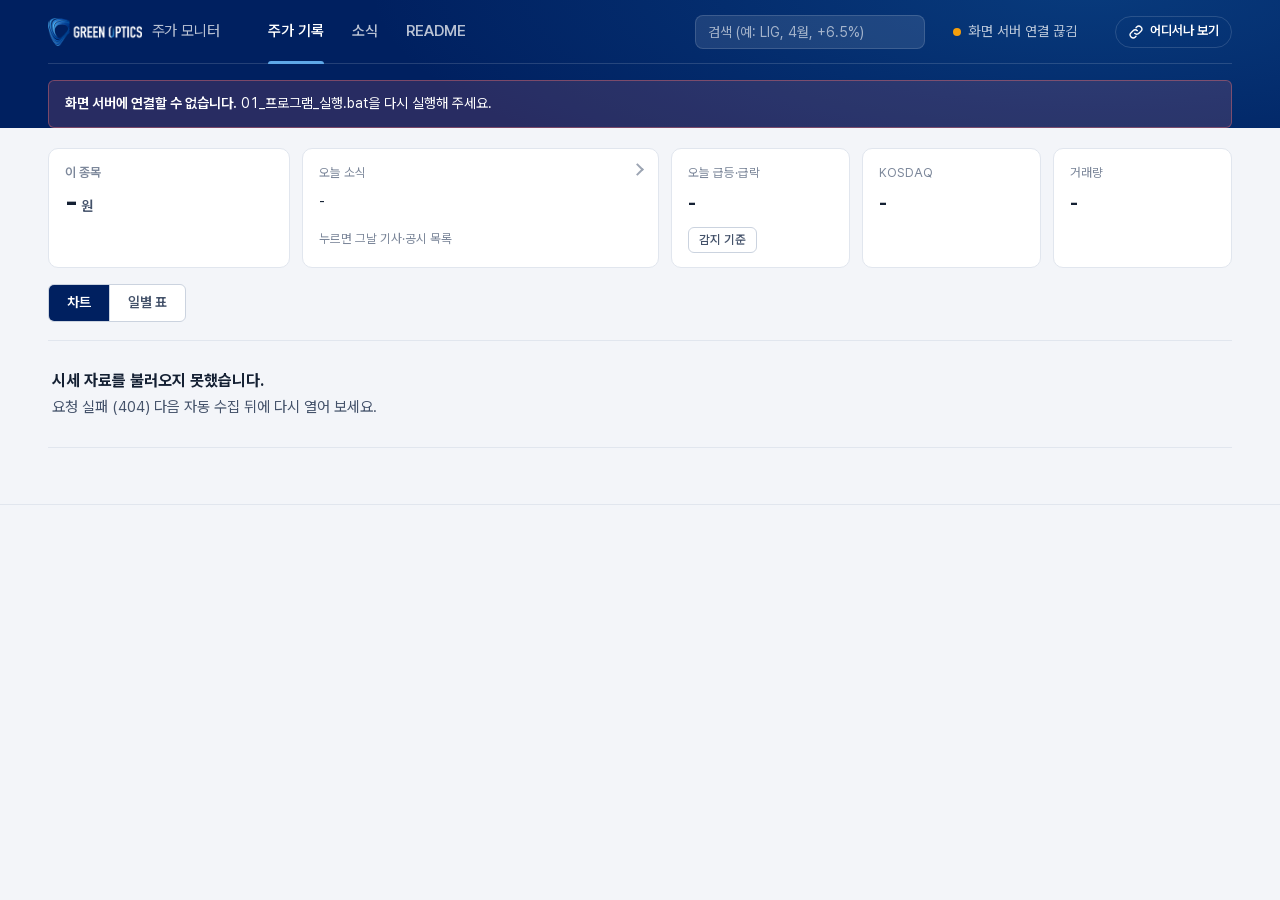
==== commit 0b119cbb: "소식: 보도자료·외부 기사·공시 상세에 '그날 주가 차트' 버튼(장 마감 뒤 공개는 '반응일(MM/DD) 주가 차트') — 페이지를 옮기지 않고 창으로 그날 1일 차트(기준가→종가" ====
--- a/web/index.html
+++ b/web/index.html
@@ -49,7 +49,7 @@
           <span class="rules-wrap"><button class="rules-btn" id="rules-toggle" type="button" aria-describedby="rules">감지 기준</button>
             <ul class="rules rules-pop" id="rules" role="tooltip"></ul></span></div>
         <div class="tcard" id="q-kosdaq-card"><span class="tl">KOSDAQ</span><span class="tv" id="q-kosdaq">-</span><span class="ts" id="q-kosdaq-sub"></span></div>
-        <div class="tcard" id="q-volume-card"><span class="tl">거래량</span><span class="tv" id="q-volume">-</span><span class="ts" id="q-volume-sub"></span></div>
+        <div class="tcard" id="q-volume-card"><span class="tl">거래량</span><span class="tv" id="q-volume">-</span></div>
       </div>
     </div>
   </section>
@@ -72,6 +72,22 @@
     </div>
   </aside>
 
+  <div class="modal" id="ind-modal" hidden>
+    <div class="modal-scrim" data-iclose></div>
+    <div class="modal-panel" role="dialog" aria-modal="true" aria-labelledby="ind-title">
+      <button class="drawer-close" data-iclose aria-label="닫기"><svg viewBox="0 0 24 24" aria-hidden="true"><path d="M6 6l12 12M18 6L6 18" stroke="currentColor" stroke-width="2" stroke-linecap="round"/></svg></button>
+      <h2 id="ind-title">업종</h2>
+      <div id="ind-body"></div>
+    </div>
+  </div>
+  <div class="modal" id="day-modal" hidden>
+    <div class="modal-scrim" data-dclose></div>
+    <div class="modal-panel modal-wide" role="dialog" aria-modal="true" aria-labelledby="day-title">
+      <button class="drawer-close" data-dclose aria-label="닫기"><svg viewBox="0 0 24 24" aria-hidden="true"><path d="M6 6l12 12M18 6L6 18" stroke="currentColor" stroke-width="2" stroke-linecap="round"/></svg></button>
+      <h2 id="day-title">그날 주가</h2>
+      <div id="day-body"></div>
+    </div>
+  </div>
   <div class="modal" id="share-modal" hidden>
     <div class="modal-scrim" data-mclose></div>
     <div class="modal-panel" role="dialog" aria-modal="true" aria-labelledby="share-title">
--- a/web/app.css
+++ b/web/app.css
@@ -140,8 +140,14 @@
 .tcard .tv { margin-top: 4px; font-size: 20px; font-weight: 700; letter-spacing: -.01em; white-space: nowrap; }
 .tcard .tv small { font-size: 14px; font-weight: 650; margin-left: 6px; }
 .tcard .ts { font-size: 12.5px; color: var(--muted); }
-button.tcard { cursor: pointer; }
-button.tcard:hover { border-color: var(--line-2); box-shadow: 0 2px 10px rgba(16, 32, 64, .06); }
+/* 누를 수 있는 카드(소식·순매수): 오른쪽 위 꺾쇠를 늘 보여 주고(폰은 마우스 올림이 없으므로),
+   마우스를 올리면 살짝 떠오르며 테두리가 파래짐 */
+button.tcard, .bento > .b-inv { position: relative; cursor: pointer; transition: border-color .15s, box-shadow .15s, transform .15s; }
+button.tcard::after, .bento > .b-inv::after { content: ""; position: absolute; top: 16px; right: 16px; width: 7px; height: 7px;
+  border-top: 2px solid var(--muted); border-right: 2px solid var(--muted); transform: rotate(45deg); opacity: .75; transition: transform .15s, border-color .15s, opacity .15s; }
+button.tcard:hover, .bento > .b-inv:hover, button.tcard:focus-visible, .bento > .b-inv:focus-visible {
+  border-color: color-mix(in srgb, var(--brand-blue) 50%, var(--line)); box-shadow: 0 6px 18px rgba(16, 32, 64, .10); transform: translateY(-2px); outline: none; }
+button.tcard:hover::after, .bento > .b-inv:hover::after { border-color: var(--brand-blue); opacity: 1; transform: translateX(2px) rotate(45deg); }
 .t-news-row { display: flex; flex-wrap: wrap; gap: 4px 16px; margin: 6px 0 2px; font-size: 14.5px; align-items: baseline; }
 .bento > .t-news .t-news-row { flex-wrap: nowrap; gap: 12px; white-space: nowrap; }
 .t-news-row b { font-size: 20px; font-weight: 700; margin: 0 2px; }
@@ -173,15 +179,76 @@
 /* 주가 기록 벤토 격자: 가격·차트는 큰 칸, 나머지는 작은 칸. 1일 탭이면 차트가 맨 위 한 줄 전체 */
 /* 왼쪽 세로 줄: 가격·급등락·KOSDAQ·거래량 / 오른쪽: 차트(4줄 높이) / 아래 줄: 소식(넓게)·순매수·누적 */
 .bento { --bento-gap: 12px; display: grid; grid-template-columns: repeat(12, minmax(0, 1fr)); gap: var(--bento-gap); }
-.bento > #q-price-card { grid-column: 1 / 4; grid-row: 1; }
+.bento > .rec-card { grid-column: 1 / -1; grid-row: 1; margin: 0; min-width: 0; }
 .bento > #q-events-card { grid-column: 1 / 4; grid-row: 2; }
-.bento > #q-kosdaq-card { grid-column: 1 / 4; grid-row: 3; }
-.bento > #q-volume-card { grid-column: 1 / 4; grid-row: 4; }
-.bento > .rec-card { grid-column: 4 / -1; grid-row: 1 / 5; margin: 0; min-width: 0; }
+.bento > #q-kosdaq-card { grid-column: 4 / 8; grid-row: 2; }
+/* 차트 칸 머리: 왼쪽 날짜·기준가→종가, 오른쪽 종목 이름 위 / 가격·등락 크게 */
+.rh-box { width: 100%; display: grid; grid-template-columns: minmax(0, 1fr) auto; align-items: center; gap: 4px 24px; padding: 12px 18px; margin: 4px 0 12px;
+  border: 0; border-radius: var(--r-md); background: var(--canvas); text-align: left; font: inherit; color: inherit; }
+.rh-box.is-click { cursor: pointer; transition: box-shadow .15s; }
+.rh-box.is-click:hover { box-shadow: inset 0 0 0 1px var(--line-2); }
+.rh-l { display: flex; flex-direction: column; gap: 4px; min-width: 0; }
+.rh-d { font-weight: 700; font-size: 16px; display: flex; align-items: center; gap: 8px; flex-wrap: wrap; }
+.rh-d .day-now { margin-left: 0; }
+.rh-s { font-size: 12.5px; color: var(--muted); }
+.rh-r { text-align: right; }
+.rh-nm { display: block; font-size: 12.5px; color: var(--muted); }
+.rh-nm b { color: var(--ink-2); font-size: 13.5px; margin-right: 6px; }
+.rh-p { display: block; font-size: 28px; font-weight: 800; letter-spacing: -.5px; line-height: 1.2; font-variant-numeric: tabular-nums; white-space: nowrap; }
+.rh-p small { font-size: 14px; font-weight: 600; margin: 0 10px 0 2px; }
+.rh-cause { margin: -6px 0 10px; font-size: 14px; }
+/* 차트 + 오른쪽 '주요 숫자' */
+.rec-main { display: grid; grid-template-columns: minmax(0, 1fr) 260px; gap: 18px; }
+.rec-left { min-width: 0; }
+.rec-side { border-left: 1px solid var(--line); padding-left: 18px; font-size: 13px; }
+.rec-side h4 { margin: 2px 0 8px; font-size: 13px; color: var(--muted); font-weight: 600; }
+.rs-52 { background: var(--canvas); border-radius: 10px; padding: 10px 12px; margin-bottom: 10px; }
+.rs-bar { position: relative; height: 6px; background: var(--line); border-radius: 3px; margin: 4px 0 8px; }
+.rs-bar i { position: absolute; top: -3px; width: 12px; height: 12px; margin-left: -6px; border-radius: 50%; background: var(--brand-blue); border: 2px solid var(--surface); }
+.rs-52l { display: flex; justify-content: space-between; color: var(--muted); font-size: 12px; }
+.rs-52l b { color: var(--ink); }
+.rs-kv { display: grid; grid-template-columns: auto 1fr; gap: 6px 10px; margin: 0 0 10px; }
+.rs-kv dt { color: var(--muted); }
+.rs-kv dd { margin: 0; text-align: right; font-weight: 600; font-variant-numeric: tabular-nums; }
+.rs-inv, .rs-ret { display: grid; grid-template-columns: repeat(3, 1fr); text-align: center; gap: 4px; background: var(--canvas); border-radius: 10px; padding: 8px 6px; margin-bottom: 10px; }
+.rs-inv small, .rs-ret small { display: block; color: var(--muted); font-size: 11.5px; }
+.rs-inv b, .rs-ret b { font-size: 14px; font-variant-numeric: tabular-nums; }
+.rs-inv p { grid-column: 1 / -1; margin: 2px 0; font-size: 12px; }
+.rs-inv small em { font-style: normal; }
+.rs-now { border-top: 1px dashed var(--line); padding-top: 8px; }
+.rs-kv .rs-q { white-space: nowrap; }                 /* 분기 실적: 이름과 값을 한 행 한 줄로 */
+.rs-kv dd.rs-q { font-size: 12.5px; letter-spacing: -.2px; }
+/* ⓘ 설명 (마우스를 올리거나 누르면) */
+.tip { position: relative; display: inline-block; color: var(--muted); font-size: 12px; font-weight: 400; cursor: help; margin-left: 2px; outline: none; }
+.tip-box { display: none; position: absolute; z-index: 20; top: calc(100% + 6px); left: -8px; width: 280px; padding: 12px 14px; border-radius: 10px;
+  background: var(--surface); border: 1px solid var(--line); box-shadow: 0 8px 24px rgba(16, 32, 64, .14); color: var(--ink-2);
+  font-size: 12.5px; line-height: 1.6; text-align: left; white-space: normal; }
+.tip-box b { display: block; color: var(--ink); font-size: 13.5px; margin-bottom: 4px; }
+.tip-box span { display: block; }
+.tip:hover .tip-box, .tip:focus .tip-box, .tip:focus-within .tip-box { display: block; animation: fade-in .15s ease-out; }
+.rec-side .tip-box { left: auto; right: -8px; }       /* 오른쪽 끝 칸이라 왼쪽으로 펼침 */
+@media (max-width: 980px) { .rec-side .tip-box { left: -8px; right: auto; width: min(280px, calc(100vw - 48px)); } }
+.rs-now-h { display: block; font-size: 12px; color: var(--muted); margin-bottom: 6px; }
+/* 1일 탭: 머리 칸이 위로 올라갔으므로 1분 차트 안의 하루 칸은 숨김, 차트는 조금 높게 */
+.rec-card .rc-day > .day-total, .rec-card .rc-day > .day-total-cause { display: none; }
+.rec-card .rc-day .day-chart { height: 300px; }
 /* 아래: 왼쪽 소식(제목 목록, 두 줄 높이) · 오른쪽에 순매수와 누적을 위아래로 */
-.bento > .t-news { grid-column: 1 / 8; grid-row: 5 / 7; justify-content: flex-start; }
-.bento > .b-inv { grid-column: 8 / -1; grid-row: 5; }
-.bento > .tcard.b-inv .tv { white-space: nowrap; font-size: 17px; }
+.bento > .t-news { grid-column: 1 / -1; grid-row: 3; justify-content: flex-start; }
+/* 넓은 소식 칸: 왼쪽에 날짜·건수·안내, 오른쪽에 제목 목록 (한 줄 전체를 쓰되 빈 곳 없이) */
+@media (min-width: 721px) {
+  .bento > .t-news { display: grid; grid-template-columns: minmax(260px, 1fr) 2fr; grid-template-rows: auto auto 1fr;
+    grid-template-areas: "label list" "counts list" "sub list"; column-gap: 28px; align-items: start; }
+  .bento > .t-news > .tl { grid-area: label; }
+  .bento > .t-news > .t-news-row { grid-area: counts; }
+  .bento > .t-news > .ts { grid-area: sub; align-self: end; }
+  .bento > .t-news > .tn-list { grid-area: list; margin: 0; padding-left: 24px; border-left: 1px solid var(--line); align-self: stretch; justify-content: center; }
+  /* 그날 기사·공시가 없으면 목록 칸 없이 한 줄로 (날짜 · 건수 · 안내) → 빈 곳이 생기지 않음 */
+  .bento > .t-news:has(> .tn-list:empty) { grid-template-columns: auto auto minmax(0, 1fr); grid-template-rows: auto;
+    grid-template-areas: "label counts sub"; align-items: center; }
+  .bento > .t-news:has(> .tn-list:empty) > .tn-list { display: none; }
+  .bento > .t-news:has(> .tn-list:empty) > .t-news-row { margin: 0; }
+  .bento > .t-news:has(> .tn-list:empty) > .ts { align-self: center; justify-self: end; margin-right: 22px; }
+}
 /* 소식 칸 안의 그날 기사·공시 제목 (누르면 소식 탭의 그 기사) */
 .tn-list { display: flex; flex-direction: column; gap: 2px; margin: 8px 0 2px; min-width: 0; }
 .tn-item { display: flex; align-items: center; gap: 6px; font-size: 13.5px; padding: 3px 6px; margin: 0 -6px; border-radius: 6px; cursor: pointer; min-width: 0; }
@@ -193,21 +260,36 @@
 .tn-more { font-size: 12.5px; color: var(--brand-blue); cursor: pointer; }
 .t-go { cursor: pointer; border-radius: 6px; padding: 1px 4px; margin: -1px -4px; transition: background-color .15s; }
 .t-go:hover { background: var(--canvas); text-decoration: underline; text-underline-offset: 3px; }
-.bento > .b-cum { grid-column: 8 / -1; grid-row: 6; }
+.bento > .b-seg { grid-column: 8 / -1; grid-row: 2; }      /* 차트 아래 한 줄: 급등락 · KOSDAQ · 업종 */
+/* 사업 분야 칸: 분야 이름을 작은 칩으로 */
+.seg-chips { display: flex; flex-wrap: wrap; gap: 6px; margin-top: 6px; }
+.seg-chip { padding: 3px 10px; border-radius: 999px; background: var(--canvas); border: 1px solid var(--line); font-size: 13px; font-weight: 600; color: var(--ink-2); }
+button.seg-chip { font-family: inherit; cursor: pointer; }
+button.seg-chip { transition: border-color .15s, box-shadow .15s, transform .15s; }
+button.seg-chip:hover, button.seg-chip:focus-visible { border-color: var(--brand-blue); color: var(--ink); background: var(--surface);
+  box-shadow: 0 3px 10px rgba(16, 32, 64, .10); transform: translateY(-1px); outline: none; }
+/* 업종 칸을 누르면 뜨는 창 */
+.ind-rate { display: flex; align-items: baseline; gap: 10px; margin: 0 0 4px; }
+.ind-rate b { font-size: 26px; }
+.ind-cols { display: grid; grid-template-columns: 1fr 1fr; gap: 16px; margin-top: 12px; }
+.ind-list { list-style: none; margin: 0; padding: 0; font-size: 14px; }
+.ind-list li { display: flex; justify-content: space-between; gap: 8px; padding: 6px 0; border-top: 1px solid var(--line); }
+@media (max-width: 720px) { .ind-cols { grid-template-columns: 1fr; } }
 .bento > .tcard { justify-content: center; }
 .bento > .tcard:not(.t-price) .tv { white-space: normal; }
 #rec-day { margin-top: 12px; }
 @media (max-width: 980px) {
-  /* 좁은 화면: 가격·차트·소식은 한 줄 전체, 급등락·KOSDAQ·거래량은 한 상자처럼 붙여 한 줄, 누적·순매수는 반반 */
+  /* 좁은 화면: 가격·차트·소식·사업 분야는 한 줄 전체, 급등락·KOSDAQ은 한 상자처럼 붙여 한 줄 */
   .bento { grid-template-columns: repeat(6, minmax(0, 1fr)); }
-  .bento > .tcard, .bento > .rec-card, .bento > #q-price-card, .bento > #q-events-card, .bento > #q-kosdaq-card, .bento > #q-volume-card { grid-column: span 2; grid-row: auto; }
-  .bento > #q-price-card, .bento > .rec-card, .bento > .t-news { grid-column: 1 / -1; }
-  .bento > .b-cum, .bento > .b-inv { grid-column: span 3; }
-  .bento > .tcard.b-inv .tv { white-space: normal; }
+  .bento > .tcard, .bento > .rec-card, .bento > #q-price-card, .bento > #q-events-card, .bento > #q-kosdaq-card { grid-column: span 3; grid-row: auto; }
+  .bento > #q-price-card, .bento > .rec-card, .bento > .t-news, .bento > .b-seg { grid-column: 1 / -1; }
+  .rec-main { grid-template-columns: 1fr; }
+  .rec-side { border-left: 0; padding-left: 0; border-top: 1px solid var(--line); padding-top: 12px; }
+  .rh-box { grid-template-columns: 1fr; }
+  .rh-r { text-align: left; order: -1; }
+  .rh-p { font-size: 24px; }
   .bento > #q-events-card { border-radius: var(--r-md) 0 0 var(--r-md); }
-  .bento > #q-kosdaq-card { border-radius: 0; border-left: 0; margin-left: calc(-1 * var(--bento-gap)); }
-  .bento > #q-volume-card { border-radius: 0 var(--r-md) var(--r-md) 0; border-left: 0; margin-left: calc(-1 * var(--bento-gap)); }
-  .bento > #q-kosdaq-card, .bento > #q-volume-card { box-shadow: inset 1px 0 0 var(--line); }
+  .bento > #q-kosdaq-card { border-radius: 0 var(--r-md) var(--r-md) 0; border-left: 0; margin-left: calc(-1 * var(--bento-gap)); box-shadow: inset 1px 0 0 var(--line); }
   .today-strip { grid-template-columns: 1fr 1fr 1fr; }
   .today-strip .t-price, .today-strip .t-news { grid-column: 1 / -1; }
 }
@@ -270,6 +352,22 @@
 .day-legend b { color: var(--ink); font-weight: 640; }
 .day-chart { height: 200px; margin: 0 -6px 6px; }
 .day-chart.range-able { cursor: crosshair; position: relative; }
+/* 1일 차트의 급등·급락 숫자 (상승은 점 위, 하락은 점 아래, 누르면 원인 분석 창) — 바탕 상자 없이 흰 테두리 글씨라 선을 가리지 않음 */
+.ev-tag { position: absolute; z-index: 4; transform: translate(-50%, -50%); padding: 0 2px; border: 0; background: none;
+  font: 750 12.5px/18px var(--font); white-space: nowrap; cursor: pointer;
+  text-shadow: 0 0 2px var(--surface), 0 0 2px var(--surface), 0 0 3px var(--surface), 0 0 4px var(--surface); }
+.ev-tag[hidden], .ev-ring[hidden] { display: none; }
+.ev-ring { position: absolute; z-index: 5; width: 11px; height: 11px; padding: 0; border-radius: 50%; border: 2.5px solid; background: var(--surface);
+  transform: translate(-50%, -50%); cursor: pointer; }
+/* 1일 차트의 그날 소식 (기간 차트와 같은 모양·색, 흰 테두리로 선과 뗌) */
+.nw-mk { position: absolute; z-index: 4; width: 16px; height: 16px; padding: 0; border: 0; background: none; cursor: pointer;
+  transform: translate(-50%, -50%); transition: transform .15s ease-out; }
+.nw-mk[hidden] { display: none; }
+.nw-mk svg { display: block; width: 16px; height: 16px; overflow: visible; stroke: var(--surface); stroke-width: 2.5; stroke-linejoin: round; }
+.nw-mk.pr svg { fill: var(--mk-pr); }
+.nw-mk.disc svg { fill: var(--mk-disc); }
+.nw-mk.ext svg { fill: var(--muted); }
+.nw-mk:hover { transform: translate(-50%, -50%) scale(1.35); }
 .range-sel { position: absolute; top: 0; bottom: 0; pointer-events: none; z-index: 3;
   background: color-mix(in srgb, var(--brand-blue) 14%, transparent); border-left: 1px solid var(--brand-blue); border-right: 1px solid var(--brand-blue); }
 .range-hint { margin: 2px 0 8px; font-size: 12px; color: var(--muted); }
@@ -439,7 +537,19 @@
 .ladder-key { font-size: 13px; color: var(--muted); display: flex; gap: 16px; margin-bottom: 26px; }
 .ladder-key i { display: inline-block; width: 12px; height: 9px; border-radius: 2px; margin-right: 6px; vertical-align: -1px; }
 
-.loading { color: var(--muted); padding: 30px 0; }
+/* 불러오는 중: 글자 대신 반짝이는 회색 줄(스켈레톤). 글자는 화면 읽기용으로만 남김 */
+.loading { position: relative; min-height: 96px; margin: 12px 0; padding: 0; color: transparent !important; list-style: none;
+  border-radius: 8px; overflow: hidden; user-select: none;
+  background:
+    linear-gradient(var(--canvas), var(--canvas)) 0 0 / 46% 14px no-repeat,
+    linear-gradient(var(--canvas), var(--canvas)) 0 28px / 100% 12px no-repeat,
+    linear-gradient(var(--canvas), var(--canvas)) 0 52px / 88% 12px no-repeat,
+    linear-gradient(var(--canvas), var(--canvas)) 0 76px / 64% 12px no-repeat; }
+.loading::after { content: ""; position: absolute; inset: 0; transform: translateX(-100%);
+  background: linear-gradient(90deg, transparent, color-mix(in srgb, var(--surface) 70%, transparent), transparent);
+  animation: skel 1.2s ease-in-out infinite; }
+@keyframes skel { to { transform: translateX(100%); } }
+@media (prefers-reduced-motion: reduce) { .loading::after { animation: none; } }
 .foot { border-top: 1px solid var(--line); padding: 18px 0 28px; font-size: 13px; color: var(--muted); }
 .foot .wrap { display: flex; justify-content: space-between; gap: 16px; flex-wrap: wrap; }
 
@@ -652,6 +762,13 @@
 .modal-panel { position: relative; width: min(560px, 100%); max-height: calc(100vh - 32px); overflow-y: auto; background: var(--surface);
   border-radius: 14px; padding: 26px 26px 22px; box-shadow: 0 20px 60px rgba(0,0,0,.25); }
 .modal-panel h2 { margin: 0 0 12px; font-size: 20px; letter-spacing: -.02em; }
+/* 기사·공시 상세의 '그날 주가 차트' 창 */
+.modal-panel.modal-wide { width: min(860px, 100%); }
+.dm-sub { margin: -6px 0 10px; font-size: 13.5px; color: var(--ink-2); }
+.dm-chart { height: 320px; margin: 0 -6px; }
+.pr-daychart { margin-left: 8px; vertical-align: 1px; }
+.nw-mk.cur svg { stroke-width: 3; filter: drop-shadow(0 0 3px color-mix(in srgb, var(--ink) 45%, transparent)); }
+.nw-mk.cur { transform: translate(-50%, -50%) scale(1.3); z-index: 6; }
 .share-link { display: flex; gap: 8px; }
 .share-link input { flex: 1; min-width: 0; height: 40px; padding: 0 12px; border: 1px solid var(--line-2); border-radius: var(--r-sm); background: var(--canvas); font-size: 14px; }
 .share-ok { font-weight: 650; color: #1E6B48; }
@@ -849,6 +966,12 @@
 .art-search { flex: 0 1 240px; min-width: 160px; padding: 7px 12px; font-size: 14px; color: var(--ink);
   background: var(--surface); border: 1px solid var(--line-2); border-radius: var(--r-sm); }
 .art-search:focus { outline: 2px solid var(--brand-blue); outline-offset: -1px; }
+/* '기사 등록 / 목록에서 삭제'는 한 묶음으로 (줄이 바뀌어도 둘이 갈라지지 않게) */
+.art-tools { display: inline-flex; align-items: center; white-space: nowrap; }
+@media (max-width: 720px) {
+  .controls .art-search { flex: 1 1 100%; }          /* 폰: 검색창은 한 줄 전체, 그 아래 오른쪽에 기사 등록 / 목록에서 삭제 */
+  .controls .art-tools { margin-left: auto; }
+}
 /* 공시 종류 버튼 (여러 개 켤 수 있음) */
 .disc-types { display: flex; flex-wrap: wrap; gap: 6px; margin: -4px 0 14px; }
 .disc-types button { border: 1px solid var(--line-2); background: var(--surface); border-radius: 999px; padding: 5px 12px;
@@ -912,8 +1035,17 @@
 .method { max-width: 860px; }
 .method-toc { display: flex; flex-wrap: wrap; gap: 8px; margin: 0 0 22px; }
 .method-toc a { padding: 5px 12px; border: 1px solid var(--line-2); border-radius: 999px; font-size: 13.5px; color: var(--ink-2); text-decoration: none; background: var(--surface); }
-.method-sec { background: var(--surface); border: 1px solid var(--line); border-radius: var(--r-md); padding: 18px 20px 8px; margin-bottom: 18px; scroll-margin-top: 80px; }
-.method-sec h2 { font-size: 19px; font-weight: 740; margin: 0 0 10px; }
+.method-sec { background: var(--surface); border: 1px solid var(--line); border-radius: var(--r-md); margin-bottom: 12px; scroll-margin-top: 80px; transition: border-color .15s, box-shadow .15s; }
+.method-sec h2 { font-size: 19px; font-weight: 740; margin: 0; }
+/* README 대제목: 누르면 펼치고 접음 (오른쪽 꺾쇠가 돌아감) */
+.method-sec > summary { display: flex; align-items: center; justify-content: space-between; gap: 12px; padding: 16px 20px; cursor: pointer; list-style: none; border-radius: var(--r-md); }
+.method-sec > summary::-webkit-details-marker { display: none; }
+.method-sec > summary::after { content: ""; flex: none; width: 9px; height: 9px; border-right: 2px solid var(--ink-2); border-bottom: 2px solid var(--ink-2); transform: rotate(45deg); margin: -4px 4px 0 0; transition: transform .2s; }
+.method-sec[open] > summary::after { transform: rotate(-135deg); margin-top: 4px; }
+.method-sec:hover { border-color: var(--line-2); box-shadow: 0 2px 10px rgba(16, 32, 64, .06); }
+.method-sec > summary:hover h2 { color: var(--navy-2); }
+.method-sec > summary:focus-visible { outline: 2px solid var(--brand-blue); outline-offset: 2px; }
+.method-body { padding: 0 20px 10px; }
 .method-sec h3 { font-size: 15.5px; font-weight: 700; margin: 18px 0 6px; }
 .method-sec ul { margin: 0 0 10px; padding-left: 20px; line-height: 1.65; font-size: 14.5px; }
 .method-sec li { margin-bottom: 4px; }
@@ -1071,6 +1203,12 @@
 .dash-card { margin-bottom: 14px; }
 .dash-card-head { display: flex; align-items: baseline; gap: 8px; margin-bottom: 10px; }
 .dash-card-head h3 { margin: 0; font-size: 15.5px; }
+.dash-card-head .btn { white-space: nowrap; flex-shrink: 0; }     /* 내려받기 버튼 글자가 두 줄로 쪼개지거나 잘리지 않게 */
+.dash-dl { display: inline-flex; gap: 8px; flex-shrink: 0; margin-left: auto; }   /* 두 버튼은 늘 한 줄에 함께 */
+@media (max-width: 720px) {
+  .dash-card-head { flex-wrap: wrap; row-gap: 8px; }
+  .dash-card-head .btn.small { padding: 0 10px; font-size: 12.5px; }
+}
 .dash-grid { display: grid; grid-template-columns: repeat(2, minmax(0, 1fr)); gap: 14px; }
 .dash-grid .dash-card { margin-bottom: 14px; }
 .dl-wrap { position: relative; }
@@ -1169,8 +1307,42 @@
   .rc-info .ri-v, .rc-info .ri-v span { white-space: normal; }
 }
 .art-act:empty { display: none; }
+/* 소식 목록 여러 개 고르기 */
+.art-bulk { display: flex; align-items: center; gap: 10px; flex-wrap: wrap; margin: 0 0 10px; padding: 10px 14px; border-radius: var(--r-md);
+  background: color-mix(in srgb, var(--brand-blue) 7%, var(--surface)); border: 1px solid color-mix(in srgb, var(--brand-blue) 30%, var(--line)); position: sticky; top: 8px; z-index: 6; }
+.art-bulk .spacer { flex: 1; }
+.art-bulk .muted { font-size: 12.5px; }
+.art-list.is-multi button[data-id] { display: grid; grid-template-columns: auto minmax(0, 1fr); column-gap: 10px; }
+.art-list.is-multi button[data-id] > :not(.pick-box) { grid-column: 2; }
+.art-list.is-multi button[data-id]::after { display: none; }
+.pick-box { grid-row: 1 / span 3; align-self: center; width: 18px; height: 18px; border: 2px solid var(--line-2); border-radius: 5px; background: var(--surface); }
+.pick-box.off { opacity: .35; }
+.art-list button[aria-pressed="true"] { background: color-mix(in srgb, var(--brand-blue) 7%, var(--surface)); }
+.art-list button[aria-pressed="true"] .pick-box { background: var(--brand-blue); border-color: var(--brand-blue);
+  background-image: url("data:image/svg+xml,%3Csvg xmlns='http://www.w3.org/2000/svg' viewBox='0 0 16 16'%3E%3Cpath d='M3.5 8.5l3 3 6-7' fill='none' stroke='white' stroke-width='2.2' stroke-linecap='round' stroke-linejoin='round'/%3E%3C/svg%3E"); }
+/* 소식 대시보드: 쪽 넘기기 · 기사 목록 달 고르기 */
+.dash-pager { display: flex; justify-content: center; align-items: center; gap: 4px; margin-top: 12px; flex-wrap: wrap; }
+.pg-btn { min-width: 32px; height: 32px; padding: 0 8px; border: 1px solid var(--line); border-radius: 8px; background: var(--surface); color: var(--ink-2);
+  font: inherit; font-size: 13px; font-variant-numeric: tabular-nums; cursor: pointer; transition: background-color .15s, border-color .15s; }
+.pg-btn:hover:not(:disabled) { background: var(--canvas); border-color: var(--line-2); }
+.pg-btn[aria-current="true"] { background: var(--brand-blue); border-color: var(--brand-blue); color: #fff; font-weight: 700; }
+.pg-btn:disabled { opacity: .35; cursor: default; }
+.pg-gap { color: var(--muted); padding: 0 2px; }
+.dash-sel { margin-left: 10px; height: 30px; padding: 0 8px; border: 1px solid var(--line); border-radius: 8px; background: var(--surface); color: var(--ink); font: inherit; font-size: 13px; }
+.ktag.k-office { background: var(--canvas); color: var(--ink-2); border: 1px solid var(--line); font-weight: 600; }
+/* 기사 합치기 목록 */
+.merge-box { margin-top: 10px; }
+.merge-ul { list-style: none; margin: 8px 0 0; padding: 0; display: flex; flex-direction: column; gap: 6px; }
+.merge-ul li { border: 1px solid var(--line); border-radius: var(--r-md); transition: border-color .15s, background-color .15s; }
+.merge-ul label { display: grid; grid-template-columns: auto auto minmax(0, 1fr); align-items: center; gap: 10px; padding: 8px 10px; cursor: pointer; }
+.merge-ul li:has(input:checked) { border-color: var(--brand-blue); background: color-mix(in srgb, var(--brand-blue) 6%, var(--surface)); }
+.merge-ul input { width: 16px; height: 16px; accent-color: var(--brand-blue); margin: 0; }
+.merge-ul .mt { overflow: hidden; text-overflow: ellipsis; white-space: nowrap; }
+.merge-act { display: flex; align-items: center; gap: 10px; margin-top: 10px; flex-wrap: wrap; }
+@media (max-width: 720px) { .merge-ul label { grid-template-columns: auto minmax(0, 1fr); } .merge-ul label .mt { grid-column: 2; } }
 .art-act { display: inline-flex; align-items: center; }
-.art-act::before { content: "/"; color: var(--line-2); margin: 0 10px 0 2px; }
+.art-act::before, #art-multi:not([hidden])::after { content: "/"; color: var(--line-2); margin: 0 10px 0 2px; }
+#art-multi:not([hidden])::after { margin: 0 2px 0 10px; }
 .btn-link.danger-link { color: var(--up); }
 .rc-line { fill: none; stroke-width: 2; stroke-linejoin: round; stroke-linecap: round; }
 .rc-line.up { stroke: var(--up); }
@@ -1233,12 +1405,16 @@
 
 /* 기사 상세: 발표 직후 그래프 */
 .rx-chart { height: 220px; margin: 4px 0 8px; }
+.rx-legend.day-legend { height: auto; min-height: 20px; flex-wrap: wrap; row-gap: 2px; }   /* 폰에서 두 줄이 되면 차트를 밀어 내림 (공개 이름표와 겹치지 않게) */
 /* 발표 직후 그래프의 공개 시각 표시: 세로 점선 + 위쪽 이름표 */
 /* 범례 선 견본: 실선 = 이 종목, 점선 = KOSDAQ (그래프 선 모양과 같게) */
 .rx-sw { display: inline-block; width: 18px; height: 0; border-top: 2px solid; vertical-align: 4px; margin-right: 6px; }
 .rx-sw.dash { border-top-style: dashed; }
-.rx-pub { position: absolute; top: 0; width: 0; border-left: 1.5px dashed var(--mk-pub); pointer-events: none; z-index: 3; }
-.rx-pub-tag { position: absolute; top: 2px; left: 0; transform: translateX(-50%); padding: 0 7px; border-radius: 999px; background: var(--mk-pub); color: #fff; font-size: 11px; font-weight: 700; line-height: 18px; white-space: nowrap; }
+/* 세로 점선은 테두리 대신 배경 무늬로 그림 (폰 브라우저에서 1.5px 점선 테두리가 안 그려지는 경우가 있어서) */
+.rx-pub { position: absolute; top: 0; width: 2px; margin-left: -1px; pointer-events: none; z-index: 3;
+  background: repeating-linear-gradient(to bottom, var(--mk-pub) 0 4px, transparent 4px 7px); }
+.rx-pub[hidden] { display: none; }
+.rx-pub-tag { position: absolute; top: 2px; left: 1px; transform: translateX(-50%); padding: 0 7px; border-radius: 999px; background: var(--mk-pub); color: #fff; font-size: 11px; font-weight: 700; line-height: 18px; white-space: nowrap; }
 .rx-steps { display: flex; flex-wrap: wrap; gap: 6px 18px; font-size: 14px; margin: 4px 0 6px; }
 .rx-steps .iw-main b { text-decoration: underline; text-underline-offset: 3px; }
 .rec-period { display: flex; flex-wrap: wrap; align-items: center; gap: 8px; margin: -2px 0 12px; }
@@ -1253,3 +1429,41 @@
 .dash-leg .dot { width: 7px; height: 7px; border-radius: 50%; }
 .dash-row .mix .zero { opacity: .35; }
 .dash-miss { margin: 10px 4px 0; padding-top: 10px; border-top: 1px solid var(--line); font-size: 13px; }
+
+/* ---- 누를 수 있는 곳 마우스 올림 효과 (공통). 지금 골라져 있는 칸(aria-pressed·aria-current)은 그대로 ---- */
+.brand { transition: opacity .15s; }
+.brand:hover { opacity: .8; }
+.engine:hover { color: #fff; }
+.engine:hover .engine-label { text-decoration: underline; text-underline-offset: 3px; }
+.seg button, .seg a { transition: background-color .15s, color .15s; }
+.seg button:not([aria-pressed="true"]):hover, .seg a:not([aria-pressed="true"]):not([aria-current]):hover { background: var(--canvas); color: var(--ink); }
+.rec-tabs button:not([aria-pressed="true"]):hover { background: var(--canvas); color: var(--ink); }
+.drawer-close { transition: background-color .15s, transform .2s; }
+.drawer-close:hover { background: var(--line); transform: rotate(90deg); }
+.method-toc a { transition: border-color .15s, color .15s; }
+.method-toc a:hover { border-color: var(--brand-blue); color: var(--brand-blue); }
+/* 글 속 링크(일별 표 날짜, 기사 제목, '기사 열기', '원문' 등): 파랗게 + 밑줄 */
+a:not([class]):not(.tabs a):not(.seg a):not(.method-toc a):hover, a.muted:hover { color: var(--brand-blue); text-decoration: underline; text-underline-offset: 3px; }
+/* 1일 차트 급등·급락 이름표·고리 점: 마우스를 올리면 살짝 커짐 (누르면 원인 분석 창) */
+.ev-tag, .ev-ring { transition: transform .15s, box-shadow .15s, filter .15s; }
+.ev-tag:hover { transform: translate(-50%, -50%) scale(1.1); text-decoration: underline; text-underline-offset: 3px; }
+.ev-ring:hover { transform: translate(-50%, -50%) scale(1.3); }
+/* 목록 줄(급등·급락 줄, 소식 기사 목록, 하루 기록 칸)도 누를 수 있는 카드와 같은 효과:
+   오른쪽 꺾쇠를 늘 보여 주고, 마우스를 올리면 살짝 떠오르며 테두리가 파래지고 그림자 */
+.tl-row, .art-list button, .pr-list button, .day-total.is-event {
+  position: relative; border: 1px solid transparent; border-radius: var(--r-md);
+  transition: border-color .15s, box-shadow .15s, transform .15s, background-color .15s; }
+.tl-row { padding: 14px 34px 14px 10px; }
+.art-list button, .pr-list button { padding-right: 34px; }
+.day-total.is-event { padding-right: 38px; }
+.tl-row::after, .art-list button::after, .pr-list button::after, .day-total.is-event::after {
+  content: ""; position: absolute; top: 50%; right: 14px; width: 7px; height: 7px; margin-top: -4px;
+  border-top: 2px solid var(--muted); border-right: 2px solid var(--muted); transform: rotate(45deg); opacity: .6;
+  transition: transform .15s, border-color .15s, opacity .15s; }
+.tl-row:hover, .art-list button:hover, .pr-list button:hover, .day-total.is-event:hover,
+.tl-row:focus-visible, .art-list button:focus-visible, .pr-list button:focus-visible, .day-total.is-event:focus-visible {
+  background: var(--surface); border-color: color-mix(in srgb, var(--brand-blue) 50%, var(--line));
+  box-shadow: 0 6px 18px rgba(16, 32, 64, .10); transform: translateY(-1px); outline: none; z-index: 1; }
+.art-list button[aria-current="true"]:hover, .pr-list button[aria-current="true"]:hover { box-shadow: inset 3px 0 0 var(--navy), 0 6px 18px rgba(16, 32, 64, .10); }
+.tl-row:hover::after, .art-list button:hover::after, .pr-list button:hover::after, .day-total.is-event:hover::after {
+  border-color: var(--brand-blue); opacity: 1; transform: translateX(2px) rotate(45deg); }
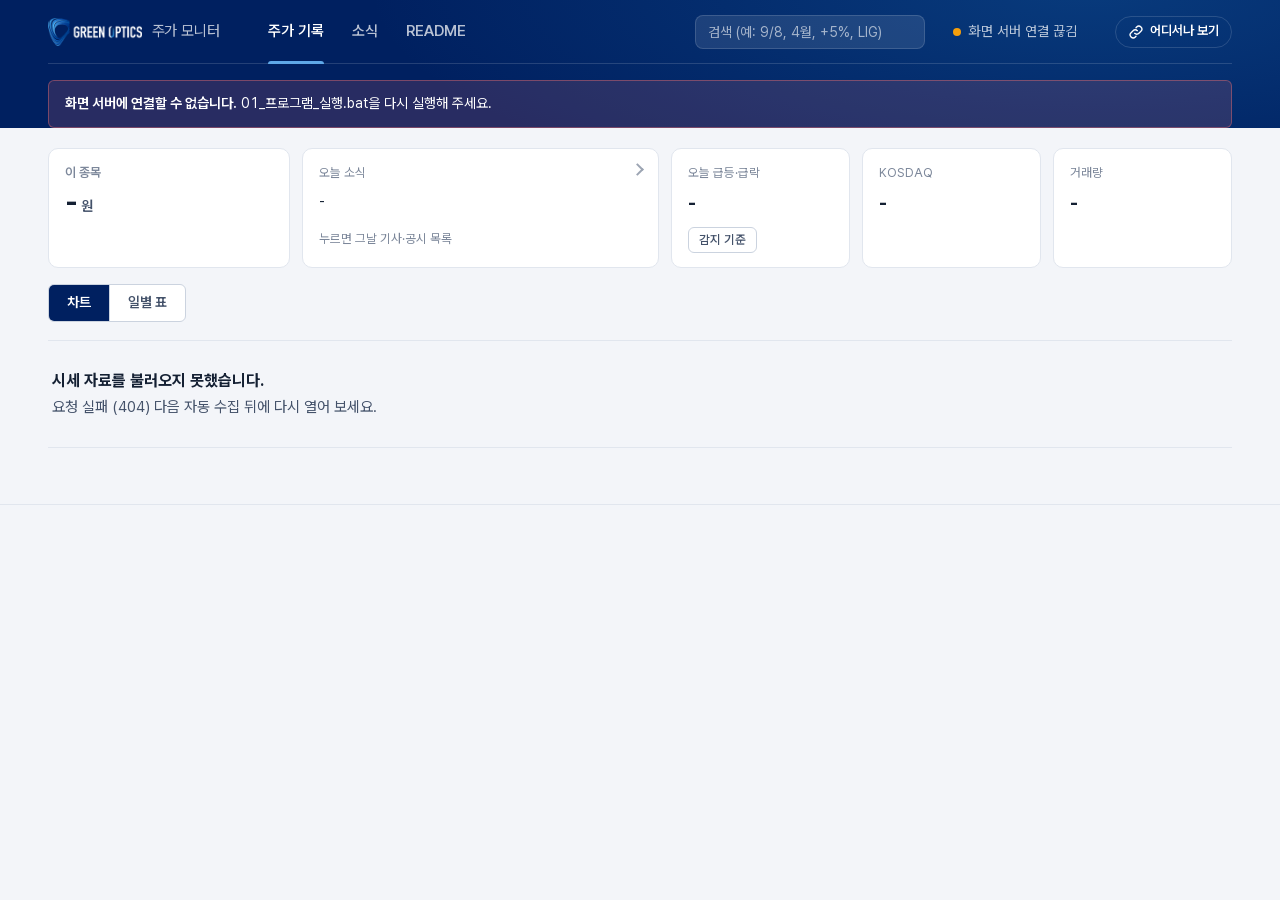
==== commit 3b488a53: "검색: 날짜(9/8·9월 8일·2026-09-08)를 넣으면 그날 1일 차트로 바로 감 — 전에 1달 등 다른 기간 탭을 보고 있었으면 그 기간 차트가 나오던 문제 / 휴장일이면 " ====
--- a/web/index.html
+++ b/web/index.html
@@ -21,7 +21,7 @@
           <a href="#/method" data-route="method">README</a>
         </div>
         <form class="gsearch" id="gsearch" role="search" autocomplete="off">
-          <input type="search" id="gsearch-q" placeholder="검색 (예: LIG, 4월, +6.5%)" aria-label="기사·공시·사건·날짜 전체 검색">
+          <input type="search" id="gsearch-q" placeholder="검색 (예: 9/8, 4월, +5%, LIG)" aria-label="기사·공시·사건·날짜 전체 검색">
         </form>
         <div class="engine" id="engine" aria-live="polite">
           <span class="dot"></span><span class="engine-label">확인 중</span>
--- a/web/app.css
+++ b/web/app.css
@@ -1145,6 +1145,21 @@
 .search-list li a { display: block; padding: 10px 2px; border-bottom: 1px solid var(--line); color: inherit; text-decoration: none; }
 .search-list li a:hover { background: var(--canvas); }
 .search-list .t { display: block; margin-top: 3px; color: var(--ink); }
+.search-list .t mark { background: rgba(255, 196, 0, 0.35); color: inherit; border-radius: 2px; padding: 0 1px; }
+.search-list .search-go-t { margin-left: 8px; font-size: 13px; font-weight: 600; color: var(--brand-blue); }
+.search-list .search-more { padding: 10px 2px; font-size: 13px; }
+.search-box { display: flex; gap: 8px; margin-top: 4px; max-width: 640px; }
+.search-box input { flex: 1 1 auto; min-width: 0; height: 40px; padding: 0 12px; font-size: 15px; color: var(--ink);
+  border: 1px solid var(--line); border-radius: 8px; background: var(--surface, #fff); }
+.search-box input:focus { outline: 2px solid var(--brand-blue); outline-offset: -1px; }
+.search-ex { display: flex; flex-wrap: wrap; gap: 6px 14px; margin: 10px 0 0; font-size: 13px; color: var(--ink-2); }
+.search-ex a { color: inherit; text-decoration: none; }
+.search-ex a b { color: var(--brand-blue); }
+.search-ex a:hover b { text-decoration: underline; }
+.search-notice { margin-top: 22px; padding: 14px 16px; border: 1px solid var(--line); border-radius: 10px; }
+.search-notice strong { display: block; margin-bottom: 2px; }
+.search-go { display: flex; flex-wrap: wrap; gap: 8px; margin-top: 10px; }
+.search-sec h2 .search-h-go { margin-left: 10px; vertical-align: middle; }
 @media (max-width: 720px) {
   .gsearch { order: 4; width: 100%; margin: 0 0 8px; }
   .gsearch input { width: 100%; }
@@ -1424,6 +1439,10 @@
 
 .dup-del { margin-left: 6px; font-size: 12px; font-weight: 400; color: var(--muted); }
 .dup-del:hover { color: var(--brand-blue); text-decoration: underline; }
+/* 묶음에서 빼기·기사 합치기도 '삭제'처럼 눈에 덜 띄게 (본문 링크처럼 보이지 않게) */
+.btn-link.unmerge, #merge-open { margin-left: 6px; font-size: 12px; font-weight: 400; color: var(--muted); }
+#merge-open { margin-left: 0; }
+.btn-link.unmerge:hover, #merge-open:hover { color: var(--brand-blue); text-decoration: underline; }
 .dash-leg { margin-left: auto; display: inline-flex; gap: 10px; font-size: 12px; color: var(--muted); }
 .dash-leg > span { display: inline-flex; align-items: center; gap: 4px; }
 .dash-leg .dot { width: 7px; height: 7px; border-radius: 50%; }
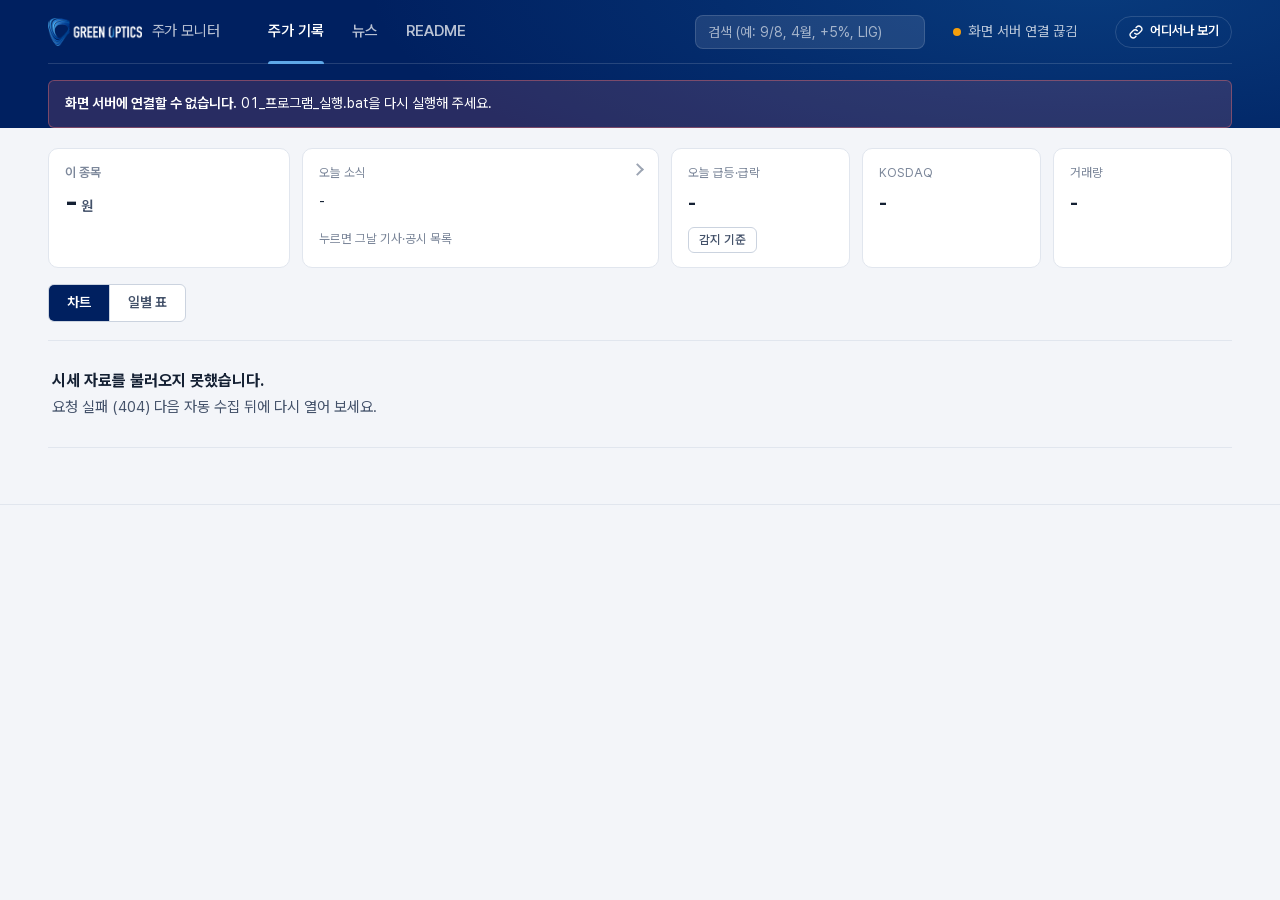
==== commit 31d89a94: "소식 탭 → 뉴스, 반응 모아보기 → 뉴스 반응, 뉴스 반응 기간에서 '1년' 뺌 상장(2025-11-17)부터 아직 1년이 안 돼 '1년'은 '전체 기간'과 같은 결과라 뺌 (전" ====
--- a/web/index.html
+++ b/web/index.html
@@ -17,7 +17,7 @@
         </a>
         <div class="tabs" role="tablist">
           <a href="#/" data-route="dash">주가 기록</a>
-          <a href="#/pr" data-route="pr">소식</a>
+          <a href="#/pr" data-route="pr">뉴스</a>
           <a href="#/method" data-route="method">README</a>
         </div>
         <form class="gsearch" id="gsearch" role="search" autocomplete="off">
--- a/web/app.css
+++ b/web/app.css
@@ -196,7 +196,10 @@
 .rh-nm b { color: var(--ink-2); font-size: 13.5px; margin-right: 6px; }
 .rh-p { display: block; font-size: 28px; font-weight: 800; letter-spacing: -.5px; line-height: 1.2; font-variant-numeric: tabular-nums; white-space: nowrap; }
 .rh-p small { font-size: 14px; font-weight: 600; margin: 0 10px 0 2px; }
-.rh-cause { margin: -6px 0 10px; font-size: 14px; }
+.rh-box:has(.rh-kq) { grid-template-columns: minmax(0, 1fr) auto auto; }
+.rh-kq { display: flex; flex-direction: column; align-items: flex-end; padding-left: 24px; border-left: 1px solid var(--line); white-space: nowrap; }
+.rh-kq small { font-size: 12.5px; color: var(--muted); }
+.rh-kq b { font-size: 20px; font-weight: 800; font-variant-numeric: tabular-nums; line-height: 1.25; }
 /* 차트 + 오른쪽 '주요 숫자' */
 .rec-main { display: grid; grid-template-columns: minmax(0, 1fr) 260px; gap: 18px; }
 .rec-left { min-width: 0; }
@@ -216,8 +219,6 @@
 .rs-inv p { grid-column: 1 / -1; margin: 2px 0; font-size: 12px; }
 .rs-inv small em { font-style: normal; }
 .rs-now { border-top: 1px dashed var(--line); padding-top: 8px; }
-.rs-kv .rs-q { white-space: nowrap; }                 /* 분기 실적: 이름과 값을 한 행 한 줄로 */
-.rs-kv dd.rs-q { font-size: 12.5px; letter-spacing: -.2px; }
 /* ⓘ 설명 (마우스를 올리거나 누르면) */
 .tip { position: relative; display: inline-block; color: var(--muted); font-size: 12px; font-weight: 400; cursor: help; margin-left: 2px; outline: none; }
 .tip-box { display: none; position: absolute; z-index: 20; top: calc(100% + 6px); left: -8px; width: 280px; padding: 12px 14px; border-radius: 10px;
@@ -249,7 +250,7 @@
   .bento > .t-news:has(> .tn-list:empty) > .t-news-row { margin: 0; }
   .bento > .t-news:has(> .tn-list:empty) > .ts { align-self: center; justify-self: end; margin-right: 22px; }
 }
-/* 소식 칸 안의 그날 기사·공시 제목 (누르면 소식 탭의 그 기사) */
+/* 소식 칸 안의 그날 기사·공시 제목 (누르면 뉴스 탭의 그 기사) */
 .tn-list { display: flex; flex-direction: column; gap: 2px; margin: 8px 0 2px; min-width: 0; }
 .tn-item { display: flex; align-items: center; gap: 6px; font-size: 13.5px; padding: 3px 6px; margin: 0 -6px; border-radius: 6px; cursor: pointer; min-width: 0; }
 .tn-item:hover { background: var(--canvas); }
@@ -260,7 +261,10 @@
 .tn-more { font-size: 12.5px; color: var(--brand-blue); cursor: pointer; }
 .t-go { cursor: pointer; border-radius: 6px; padding: 1px 4px; margin: -1px -4px; transition: background-color .15s; }
 .t-go:hover { background: var(--canvas); text-decoration: underline; text-underline-offset: 3px; }
-.bento > .b-seg { grid-column: 8 / -1; grid-row: 2; }      /* 차트 아래 한 줄: 급등락 · KOSDAQ · 업종 */
+.bento > .b-seg.tcard { grid-column: 1 / -1; grid-row: 2; display: flex; flex-direction: row; align-items: center; justify-content: flex-start; gap: 14px; }   /* 차트 아래 한 줄: 업종 */
+.bento > .b-seg .tl { flex: none; white-space: nowrap; }
+.bento > .b-seg .seg-chips { flex-wrap: nowrap; margin-top: 0; overflow-x: auto; scrollbar-width: none; min-width: 0; }
+.bento > .b-seg .seg-chip { flex: none; white-space: nowrap; }
 /* 사업 분야 칸: 분야 이름을 작은 칩으로 */
 .seg-chips { display: flex; flex-wrap: wrap; gap: 6px; margin-top: 6px; }
 .seg-chip { padding: 3px 10px; border-radius: 999px; background: var(--canvas); border: 1px solid var(--line); font-size: 13px; font-weight: 600; color: var(--ink-2); }
@@ -285,8 +289,10 @@
   .bento > #q-price-card, .bento > .rec-card, .bento > .t-news, .bento > .b-seg { grid-column: 1 / -1; }
   .rec-main { grid-template-columns: 1fr; }
   .rec-side { border-left: 0; padding-left: 0; border-top: 1px solid var(--line); padding-top: 12px; }
-  .rh-box { grid-template-columns: 1fr; }
+  .rh-box, .rh-box:has(.rh-kq) { grid-template-columns: 1fr; }
   .rh-r { text-align: left; order: -1; }
+  .rh-kq { flex-direction: row; align-items: baseline; gap: 8px; padding-left: 0; border-left: 0; }
+  .rh-kq b { font-size: 15px; }
   .rh-p { font-size: 24px; }
   .bento > #q-events-card { border-radius: var(--r-md) 0 0 var(--r-md); }
   .bento > #q-kosdaq-card { border-radius: 0 var(--r-md) var(--r-md) 0; border-left: 0; margin-left: calc(-1 * var(--bento-gap)); box-shadow: inset 1px 0 0 var(--line); }
@@ -1119,15 +1125,12 @@
 .pivot-drill { margin-top: 14px; padding: 16px 18px; }
 @media (max-width: 640px) { .pivot-controls .btn { margin-left: 0; } table.pivot { font-size: 13px; } table.pivot th, table.pivot td { padding: 6px 8px; } }
 
-/* 접힌 날짜 줄: KOSDAQ·그날 소식 / AI 메모(접힘) / 일별 표 */
+/* 접힌 날짜 줄: KOSDAQ·그날 소식 / 일별 표 */
 .day-fold-kq { font-size: 13px; white-space: nowrap; }
 .day-fold-kq:empty { display: none; }
 .day-fold-what .ktag { margin-right: 6px; }
 .day-fold-title { color: var(--ink); }
 .day-total-cause { white-space: normal; padding: 0 16px 6px; }
-.ai-memo { font-size: 14px; }
-.ai-memo summary { cursor: pointer; color: var(--muted); font-size: 13px; }
-.ai-memo .cause-text { display: block; margin-top: 6px; font-weight: 500; }
 .days-table { width: 100%; border-collapse: collapse; font-size: 13.5px; }
 .days-table th, .days-table td { padding: 6px 8px; border-bottom: 1px solid var(--line); white-space: nowrap; }
 .days-table th { position: sticky; top: 0; background: var(--surface); text-align: right; font-weight: 600; }
@@ -1303,6 +1306,10 @@
 @media (max-width: 720px) { .rec-tabs { gap: 2px; } .rec-tabs button { padding: 6px 8px; } }
 .rc-head { display: flex; align-items: center; gap: 8px; margin-bottom: 6px; font-size: 14px; }
 .rc-head b { font-size: 16px; }
+.rc-head { flex-wrap: wrap; }
+.rc-jump input { height: 30px; padding: 0 8px; font: inherit; font-size: 13px; color: var(--ink); background: var(--surface);
+  border: 1px solid var(--line-2); border-radius: 8px; }
+.rc-jump-note { font-size: 12.5px; }
 .rc-period { display: inline-flex; align-items: center; gap: 8px; flex-wrap: wrap; min-height: 24px; }
 /* 차트 아래 날짜 정보 칸: 고른 날(마우스를 올리면 그날) 종가·KOSDAQ·거래량·소식 */
 .rc-info { display: grid; grid-template-columns: 1fr 1.3fr 1.2fr 1fr 1.8fr; gap: 0; margin: 10px 0 4px; border: 1px solid var(--line); border-radius: var(--r-md); background: var(--canvas); }
@@ -1440,9 +1447,9 @@
 .dup-del { margin-left: 6px; font-size: 12px; font-weight: 400; color: var(--muted); }
 .dup-del:hover { color: var(--brand-blue); text-decoration: underline; }
 /* 묶음에서 빼기·기사 합치기도 '삭제'처럼 눈에 덜 띄게 (본문 링크처럼 보이지 않게) */
-.btn-link.unmerge, #merge-open { margin-left: 6px; font-size: 12px; font-weight: 400; color: var(--muted); }
+.btn-link.unmerge, .btn-link.lead-pick, #merge-open { margin-left: 6px; font-size: 12px; font-weight: 400; color: var(--muted); }
 #merge-open { margin-left: 0; }
-.btn-link.unmerge:hover, #merge-open:hover { color: var(--brand-blue); text-decoration: underline; }
+.btn-link.unmerge:hover, .btn-link.lead-pick:hover, #merge-open:hover { color: var(--brand-blue); text-decoration: underline; }
 .dash-leg { margin-left: auto; display: inline-flex; gap: 10px; font-size: 12px; color: var(--muted); }
 .dash-leg > span { display: inline-flex; align-items: center; gap: 4px; }
 .dash-leg .dot { width: 7px; height: 7px; border-radius: 50%; }
@@ -1486,3 +1493,72 @@
 .art-list button[aria-current="true"]:hover, .pr-list button[aria-current="true"]:hover { box-shadow: inset 3px 0 0 var(--navy), 0 6px 18px rgba(16, 32, 64, .10); }
 .tl-row:hover::after, .art-list button:hover::after, .pr-list button:hover::after, .day-total.is-event:hover::after {
   border-color: var(--brand-blue); opacity: 1; transform: translateX(2px) rotate(45deg); }
+
+/* 기사 대시보드: 언론사·기자 이름 찾기 */
+.dash-q { margin-left: auto; flex: 0 1 170px; min-width: 110px; height: 30px; padding: 0 10px; font-size: 13px; color: var(--ink);
+  background: var(--surface); border: 1px solid var(--line); border-radius: 8px; }
+.dash-q:focus { outline: 2px solid var(--brand-blue); outline-offset: -1px; }
+.dash-q + .dash-leg { margin-left: 10px; }
+/* 폰: 업종 4개를 옆으로 밀지 않아도 다 보이게 2×2 */
+@media (max-width: 720px) {
+  .bento > .b-seg.tcard { flex-direction: column; align-items: stretch; gap: 8px; }
+  .bento > .b-seg .seg-chips { display: grid; grid-template-columns: 1fr 1fr; gap: 6px; overflow: visible; }
+  .bento > .b-seg .seg-chip { display: flex; justify-content: space-between; gap: 4px; min-width: 0; padding: 3px 8px; font-size: 12px; letter-spacing: -.3px; }
+}
+
+/* 그날 주가 창: 제목을 누르면 그날 1일 차트로 */
+.dm-title-link { color: inherit; text-decoration: none; }
+.dm-title-link span { color: var(--brand-blue); font-weight: 700; margin-left: 2px; }
+.dm-title-link:hover { color: var(--brand-blue); text-decoration: underline; text-underline-offset: 3px; }
+
+/* 기사 공개 시각 출처 · 직접 고치기 */
+.time-src { font-size: 12px; color: var(--muted); margin-left: 4px; }
+.time-src.warn { color: #b45309; font-weight: 600; }
+@media (prefers-color-scheme: dark) { .time-src.warn { color: #f0a54a; } }
+.time-form { display: flex; flex-wrap: wrap; align-items: center; gap: 8px; margin: 6px 0 12px; padding: 10px 12px; border: 1px solid var(--line); border-radius: 8px; font-size: 13px; }
+.time-form input { height: 30px; padding: 0 8px; border: 1px solid var(--line); border-radius: 6px; background: var(--surface); color: var(--ink); }
+
+/* 뉴스 반응 */
+.rx-ctl { display: flex; flex-wrap: wrap; align-items: center; gap: 8px 12px; margin: 4px 0 12px; }
+.rx-chk { display: inline-flex; align-items: center; gap: 6px; font-size: 13px; color: var(--ink-2); cursor: pointer; }
+.rx-plot { width: 100%; min-height: 240px; }
+.rx-plot svg { display: block; overflow: visible; }
+.rx-grid { stroke: var(--line); stroke-width: 1; }
+.rx-zero { stroke: var(--muted); stroke-width: 1; stroke-dasharray: 3 3; }
+.rx-t0 { stroke: var(--brand-blue); stroke-width: 1; opacity: .6; }
+.rx-ax { fill: var(--muted); font-size: 11px; font-variant-numeric: tabular-nums; }
+.rx-one { fill: none; stroke: var(--muted); stroke-width: 1; opacity: .35; pointer-events: none; }
+.rx-hit { fill: none; stroke: transparent; stroke-width: 12; cursor: pointer; pointer-events: stroke; }
+.rx-g:hover .rx-one:not(.on) { opacity: .95; stroke-width: 2; stroke: var(--ink-2); }
+.rx-hover { margin-left: 10px; font-size: 12.5px; color: var(--ink-2); overflow: hidden; text-overflow: ellipsis; white-space: nowrap; min-width: 0; flex: 1 1 auto; }
+.rx-chk .tip-i { color: var(--muted); font-size: 12px; }
+.rx-one.on { stroke: var(--up); opacity: 1; stroke-width: 2.2; }
+.rx-avg { fill: none; stroke: var(--brand-blue); stroke-width: 3; pointer-events: none; }
+.rx-leg { display: inline-flex; gap: 12px; font-size: 12px; color: var(--muted); }
+.rx-leg i { display: inline-block; width: 16px; height: 0; vertical-align: middle; margin-right: 5px; border-top: 2px solid var(--muted); }
+.rx-leg i.rx-l-one { opacity: .5; border-top-width: 1px; }
+.rx-leg i.rx-l-avg { border-top: 3px solid var(--brand-blue); }
+.rx-leg i.rx-l-kq { border-top: 2px dashed var(--ink-2); }
+.rx-table-wrap { overflow-x: auto; }
+.rx-table { width: 100%; border-collapse: collapse; font-size: 13px; }
+.rx-table th { text-align: left; font-weight: 600; color: var(--ink-2); padding: 6px 8px; border-bottom: 1px solid var(--line-2); white-space: nowrap; cursor: pointer; user-select: none; }
+.rx-table td { padding: 6px 8px; border-bottom: 1px solid var(--line); vertical-align: top; }
+.rx-table td.num { text-align: right; font-variant-numeric: tabular-nums; white-space: nowrap; }
+.rx-table .nowrap { white-space: nowrap; }
+.rx-table .rx-title { min-width: 220px; }
+.rx-table tr[data-id] { cursor: pointer; }
+.rx-table tr[data-id]:hover, .rx-table tr.on { background: var(--canvas); }
+.rx-table tr.on td:first-child { box-shadow: inset 3px 0 0 var(--up); }
+.rx-ctl .seg button { white-space: nowrap; }
+@media (max-width: 720px) { .rx-ctl .seg { flex-wrap: wrap; } .rx-ctl .seg button { padding-left: 10px; padding-right: 10px; } }
+
+/* 기사 반응: 단순 숫자 표 (통계는 접어 둠) */
+.simple-steps { border-collapse: collapse; margin: 10px 0 4px; font-size: 13.5px; font-variant-numeric: tabular-nums; }
+.simple-steps th, .simple-steps td { padding: 4px 12px 4px 0; text-align: right; white-space: nowrap; }
+.simple-steps thead th { font-weight: 600; color: var(--muted); font-size: 12px; }
+.simple-steps tbody th { text-align: left; font-weight: 600; color: var(--ink-2); }
+.simple-steps .main { font-weight: 800; }
+.stat-more { margin-top: 10px; font-size: 13px; }
+.stat-more summary { cursor: pointer; color: var(--muted); }
+.rx-table th.h-on, .rx-table td.h-on { background: rgba(37, 99, 235, 0.07); font-weight: 700; }
+.rx-kq { fill: none; stroke: var(--ink-2); stroke-width: 1.6; stroke-dasharray: 5 4; pointer-events: none; }
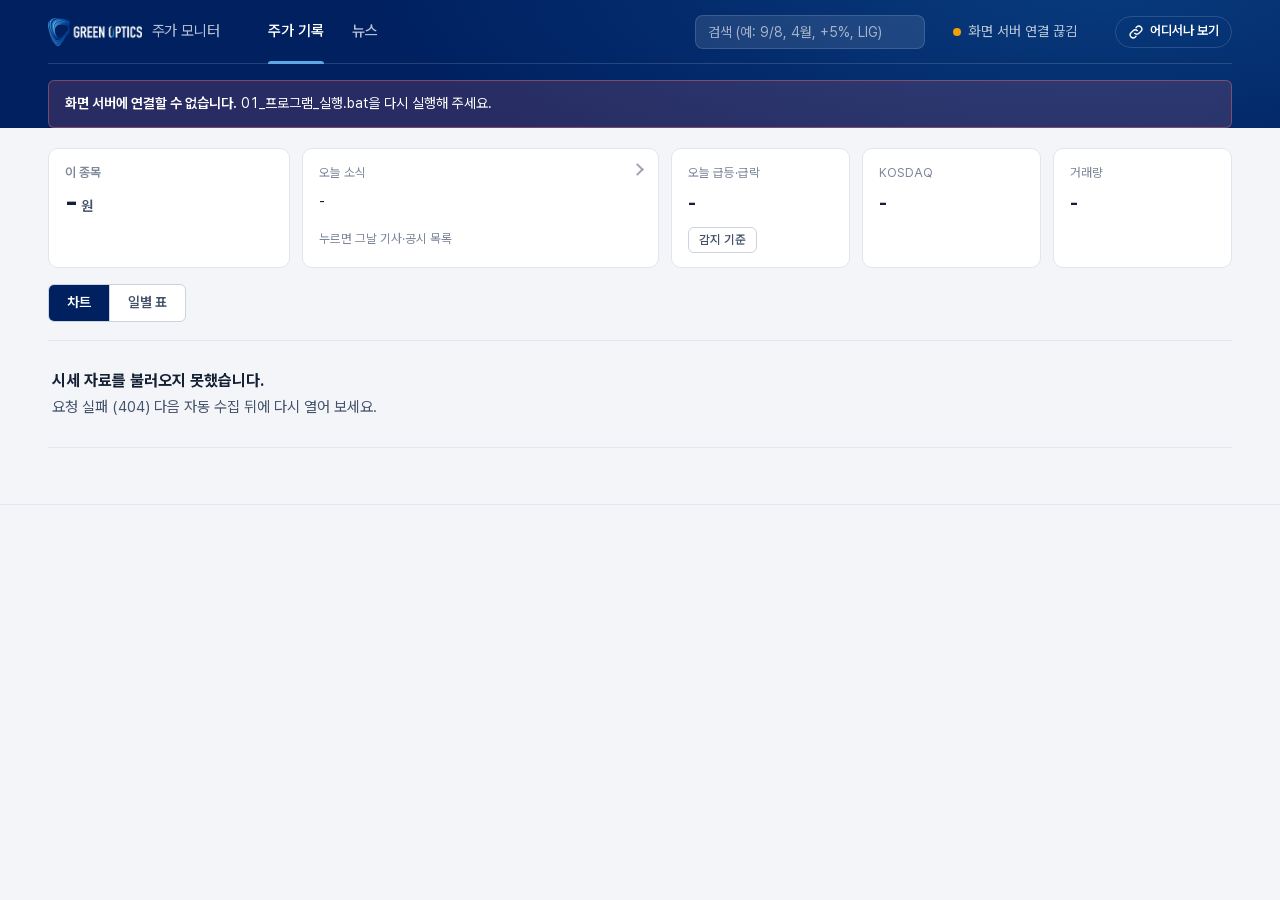
==== commit 6be56a6b: "README 탭 삭제(예전 주소는 주가 기록으로), 맨 아래 출처 문구·로그아웃 버튼 삭제 / 조건을 바꿀 때마다 숫자 올라가기(두 번 그려져 끊기던 문제), 기간 차트 선 그리기" ====
--- a/web/index.html
+++ b/web/index.html
@@ -18,7 +18,6 @@
         <div class="tabs" role="tablist">
           <a href="#/" data-route="dash">주가 기록</a>
           <a href="#/pr" data-route="pr">뉴스</a>
-          <a href="#/method" data-route="method">README</a>
         </div>
         <form class="gsearch" id="gsearch" role="search" autocomplete="off">
           <input type="search" id="gsearch-q" placeholder="검색 (예: 9/8, 4월, +5%, LIG)" aria-label="기사·공시·사건·날짜 전체 검색">
--- a/web/app.css
+++ b/web/app.css
@@ -190,7 +190,7 @@
 .rh-l { display: flex; flex-direction: column; gap: 4px; min-width: 0; }
 .rh-d { font-weight: 700; font-size: 16px; display: flex; align-items: center; gap: 8px; flex-wrap: wrap; }
 .rh-d .day-now { margin-left: 0; }
-.rh-s { font-size: 12.5px; color: var(--muted); }
+.rh-s { font-size: 12.5px; color: var(--muted); overflow-wrap: anywhere; }
 .rh-r { text-align: right; }
 .rh-nm { display: block; font-size: 12.5px; color: var(--muted); }
 .rh-nm b { color: var(--ink-2); font-size: 13.5px; margin-right: 6px; }
@@ -216,6 +216,13 @@
 .rs-inv, .rs-ret { display: grid; grid-template-columns: repeat(3, 1fr); text-align: center; gap: 4px; background: var(--canvas); border-radius: 10px; padding: 8px 6px; margin-bottom: 10px; }
 .rs-inv small, .rs-ret small { display: block; color: var(--muted); font-size: 11.5px; }
 .rs-inv b, .rs-ret b { font-size: 14px; font-variant-numeric: tabular-nums; }
+.rs-ret { text-align: left; gap: 0; padding: 8px 0; }
+.rs-ret > div { padding: 0 10px; min-width: 0; }
+.rs-ret > div + div { border-left: 1px solid var(--line); }
+.rs-ret small { white-space: nowrap; margin-bottom: 2px; }
+.rs-ret b { white-space: nowrap; font-size: 13.5px; }
+.rs-arw { font-style: normal; font-size: 10px; margin-right: 3px; vertical-align: 1px; }
+.rs-ret > div { padding: 0 8px; }
 .rs-inv p { grid-column: 1 / -1; margin: 2px 0; font-size: 12px; }
 .rs-inv small em { font-style: normal; }
 .rs-now { border-top: 1px dashed var(--line); padding-top: 8px; }
@@ -289,9 +296,9 @@
   .bento > #q-price-card, .bento > .rec-card, .bento > .t-news, .bento > .b-seg { grid-column: 1 / -1; }
   .rec-main { grid-template-columns: 1fr; }
   .rec-side { border-left: 0; padding-left: 0; border-top: 1px solid var(--line); padding-top: 12px; }
-  .rh-box, .rh-box:has(.rh-kq) { grid-template-columns: 1fr; }
+  .rh-box, .rh-box:has(.rh-kq) { grid-template-columns: minmax(0, 1fr); }   /* 긴 글이 칸을 넓히지 않게: 박스 안에서 줄바꿈 */
   .rh-r { text-align: left; order: -1; }
-  .rh-kq { flex-direction: row; align-items: baseline; gap: 8px; padding-left: 0; border-left: 0; }
+  .rh-kq { flex-direction: row; flex-wrap: wrap; align-items: baseline; gap: 0 8px; padding-left: 0; border-left: 0; white-space: normal; }
   .rh-kq b { font-size: 15px; }
   .rh-p { font-size: 24px; }
   .bento > #q-events-card { border-radius: var(--r-md) 0 0 var(--r-md); }
@@ -965,6 +972,10 @@
 .score-line span { display: grid; gap: 2px; }
 .score-line small { font-size: 12px; color: var(--muted); }
 .score-line b { font-size: 20px; font-weight: 760; letter-spacing: -.01em; }
+.score-line .sc-basis { padding-right: 28px; border-right: 1px solid var(--line); min-width: 0; }
+.score-line .sc-basis b { font-size: 17px; }
+.score-line .sc-basis em { font-style: normal; font-size: 12px; color: var(--ink-2); }
+@media (max-width: 720px) { .score-line .sc-basis { flex-basis: 100%; border-right: 0; padding-right: 0; border-bottom: 1px solid var(--line); padding-bottom: 8px; } }
 .ktag { display: inline-block; padding: 1px 8px; border-radius: 6px; font-size: 11.5px; font-weight: 700; margin-right: 6px; white-space: nowrap; }
 .ktag.k-pr { background: color-mix(in srgb, var(--brand-blue) 14%, transparent); color: var(--brand-blue); }
 .ktag.k-ext { background: color-mix(in srgb, var(--muted) 14%, transparent); color: var(--ink-2); }
@@ -1309,6 +1320,8 @@
 .rc-head { flex-wrap: wrap; }
 .rc-jump input { height: 30px; padding: 0 8px; font: inherit; font-size: 13px; color: var(--ink); background: var(--surface);
   border: 1px solid var(--line-2); border-radius: 8px; }
+.rc-jump input { cursor: pointer; caret-color: transparent; }
+.rc-jump input::-webkit-datetime-edit { pointer-events: none; }
 .rc-jump-note { font-size: 12.5px; }
 .rc-period { display: inline-flex; align-items: center; gap: 8px; flex-wrap: wrap; min-height: 24px; }
 /* 차트 아래 날짜 정보 칸: 고른 날(마우스를 올리면 그날) 종가·KOSDAQ·거래량·소식 */
@@ -1400,7 +1413,32 @@
 .days-controls .mv-th span { margin: 0; }
 .days-controls input[type=number] { width: 80px; }
 .days-controls input:disabled { opacity: .45; }
-.days-sum { display: flex; flex-wrap: wrap; gap: 6px 20px; padding: 10px 2px 12px; font-size: 14px; }
+.days-sum { padding: 4px 0 4px; font-size: 14px; }
+/* 일별 표 위: 고른 기간 요약 카드 */
+.ps-range { margin: 0 2px 10px; font-size: 13px; color: var(--muted); }
+.ps-cards { display: grid; grid-template-columns: 1.25fr 1fr 1fr 1fr; gap: 12px; }
+.ps-card { background: var(--surface); border: 1px solid var(--line); border-radius: 14px; padding: 14px 16px; display: flex; flex-direction: column; gap: 4px; min-width: 0; text-align: left; font: inherit; color: inherit; }
+.ps-card > small { color: var(--muted); font-size: 12.5px; margin-bottom: 4px; }
+.ps-row { display: flex; align-items: baseline; gap: 14px; flex-wrap: wrap; }
+.ps-row b { font-size: 19px; font-weight: 800; font-variant-numeric: tabular-nums; }
+.ps-row span { font-size: 13px; color: var(--ink-2); }
+.ps-big { font-size: 26px !important; font-weight: 800; letter-spacing: -.5px; font-variant-numeric: tabular-nums; }
+.ps-sub { font-size: 13px; color: var(--ink-2); }
+.ps-hint { font-size: 11.5px; color: var(--muted); margin-top: auto; padding-top: 4px; }
+.ps-tag { display: inline-block; font-size: 11px; font-weight: 700; color: #b45309; background: #fdf3e3; border-radius: 4px; padding: 1px 6px; margin-left: 6px; }
+.ps-go { background: none; border: 0; padding: 0; font: inherit; color: inherit; cursor: pointer; text-align: left; }
+.ps-go:hover b, .ps-n:hover { text-decoration: underline; }
+.ps-n { font-size: 19px; font-weight: 800; }
+.ps-n.up { color: var(--up); } .ps-n.down { color: var(--down); }
+.ps-news { cursor: pointer; }
+.ps-news:hover { box-shadow: inset 0 0 0 1px var(--line-2); }
+.ps-news .mk { margin-right: 4px; }
+.ps-line { display: flex; flex-wrap: wrap; gap: 4px 22px; margin: 12px 2px 14px; font-size: 13px; color: var(--ink-2); }
+.ps-line b { color: var(--ink); }
+.ps-line b.up-t, .ps-card .up-t { color: var(--up); } .ps-line b.down-t, .ps-card .down-t { color: var(--down); }
+.days-table tr.is-flash td { background: color-mix(in srgb, var(--brand-blue) 14%, transparent); transition: background .3s; }
+@media (max-width: 900px) { .ps-cards { grid-template-columns: repeat(2, minmax(0, 1fr)); } }
+@media (prefers-color-scheme: dark) { .ps-tag { background: #3a2a10; color: #f0a54a; } }
 .rec-heat-head .seg button { padding: 5px 12px; font-size: 13px; }
 .rec-heat-head input:disabled { opacity: .45; }
 .rec-daychart { margin: 4px 0 14px; }
@@ -1519,8 +1557,10 @@
 .time-form input { height: 30px; padding: 0 8px; border: 1px solid var(--line); border-radius: 6px; background: var(--surface); color: var(--ink); }
 
 /* 뉴스 반응 */
+.rx-period { display: inline-flex; align-items: center; gap: 6px; flex-wrap: wrap; }
+.rx-period input { height: 32px; padding: 0 8px; font: inherit; font-size: 13px; color: var(--ink); background: var(--surface);
+  border: 1px solid var(--line-2); border-radius: 8px; }
 .rx-ctl { display: flex; flex-wrap: wrap; align-items: center; gap: 8px 12px; margin: 4px 0 12px; }
-.rx-chk { display: inline-flex; align-items: center; gap: 6px; font-size: 13px; color: var(--ink-2); cursor: pointer; }
 .rx-plot { width: 100%; min-height: 240px; }
 .rx-plot svg { display: block; overflow: visible; }
 .rx-grid { stroke: var(--line); stroke-width: 1; }
@@ -1529,9 +1569,8 @@
 .rx-ax { fill: var(--muted); font-size: 11px; font-variant-numeric: tabular-nums; }
 .rx-one { fill: none; stroke: var(--muted); stroke-width: 1; opacity: .35; pointer-events: none; }
 .rx-hit { fill: none; stroke: transparent; stroke-width: 12; cursor: pointer; pointer-events: stroke; }
-.rx-g:hover .rx-one:not(.on) { opacity: .95; stroke-width: 2; stroke: var(--ink-2); }
+.rx-g.is-hot .rx-one:not(.on), .rx-g:hover .rx-one:not(.on) { opacity: .95; stroke-width: 2; stroke: var(--ink-2); }
 .rx-hover { margin-left: 10px; font-size: 12.5px; color: var(--ink-2); overflow: hidden; text-overflow: ellipsis; white-space: nowrap; min-width: 0; flex: 1 1 auto; }
-.rx-chk .tip-i { color: var(--muted); font-size: 12px; }
 .rx-one.on { stroke: var(--up); opacity: 1; stroke-width: 2.2; }
 .rx-avg { fill: none; stroke: var(--brand-blue); stroke-width: 3; pointer-events: none; }
 .rx-leg { display: inline-flex; gap: 12px; font-size: 12px; color: var(--muted); }
@@ -1562,3 +1601,215 @@
 .stat-more summary { cursor: pointer; color: var(--muted); }
 .rx-table th.h-on, .rx-table td.h-on { background: rgba(37, 99, 235, 0.07); font-weight: 700; }
 .rx-kq { fill: none; stroke: var(--ink-2); stroke-width: 1.6; stroke-dasharray: 5 4; pointer-events: none; }
+/* News list = one page: filters once (tabs · 조건 · 정렬), list with reaction values, one chart on the right. */
+.art-dd { display: inline-flex; align-items: center; gap: 6px; border: 1px solid var(--line-2); border-radius: var(--r-sm); background: var(--surface); padding: 6px 10px; font-size: 13px; color: var(--ink-2); cursor: pointer; white-space: nowrap; min-height: 34px; }
+.art-dd b { color: var(--ink); font-weight: 650; }
+.art-dd select { border: 0; background: none; font: inherit; font-weight: 650; color: var(--ink); padding: 0; cursor: pointer; }
+.art-dd[aria-expanded="true"] { border-color: var(--navy); box-shadow: 0 0 0 2px color-mix(in srgb, var(--navy) 18%, transparent); }
+.art-cond-wrap { position: relative; }
+.art-pop { position: absolute; z-index: 20; top: calc(100% + 6px); left: 0; width: min(420px, calc(100vw - 32px)); background: var(--surface); border: 1px solid var(--line-2); border-radius: var(--r-md); box-shadow: 0 10px 28px rgba(16, 32, 64, .16); padding: 12px 14px; }
+.art-pop h4 { margin: 10px 0 6px; font-size: 12px; color: var(--muted); font-weight: 600; }
+.art-pop h4:first-child { margin-top: 0; }
+.art-pop .seg { display: flex; flex-wrap: wrap; }
+.art-pop .seg button { padding: 5px 10px; font-size: 12.5px; }
+.art-pop-dates { margin: 8px 0 0; font-size: 13px; }
+.art-pop-foot { margin: 10px 0 0; padding-top: 8px; border-top: 1px solid var(--line); font-size: 12px; color: var(--muted); }
+.art-more { position: relative; }
+.art-more > summary { list-style: none; cursor: pointer; border: 1px solid var(--line-2); border-radius: var(--r-sm); background: var(--surface); padding: 6px 10px; font-size: 13px; font-weight: 650; color: var(--ink); min-height: 34px; box-sizing: border-box; display: inline-flex; align-items: center; white-space: nowrap; }
+.art-right { margin-left: auto; }
+.pr-close-row.pr-back-row { justify-content: flex-start; gap: 10px; margin-bottom: 8px; }
+.pr-back-title { font-size: 13px; overflow: hidden; text-overflow: ellipsis; white-space: nowrap; min-width: 0; }
+.outlets-pop, .note-pop { width: min(720px, calc(100vw - 32px)); }
+.outlets-pop .outlet-list { max-height: 65vh; overflow: auto; margin-top: 8px; }
+.art-more > summary::-webkit-details-marker { display: none; }
+.art-more-menu { position: absolute; right: 0; top: calc(100% + 6px); z-index: 20; background: var(--surface); border: 1px solid var(--line-2); border-radius: var(--r-md); box-shadow: 0 10px 28px rgba(16, 32, 64, .16); padding: 6px; display: flex; flex-direction: column; min-width: 150px; width: max-content; }
+.art-more-menu .btn-link { text-align: left; padding: 8px 10px; }
+.art-more-menu .art-act { display: flex; flex-direction: column; align-items: stretch; border-top: 1px solid var(--line); margin-top: 4px; padding-top: 4px; }
+.art-more-menu .art-act:empty { display: none; }
+.art-more-menu .art-act::before, .art-more-menu #art-multi::after { content: none; }
+.art-list button[data-id] { position: relative; padding-right: 108px; }
+.al-rx { position: absolute; right: 34px; top: 12px; text-align: right; font-weight: 700; font-size: 13px; font-variant-numeric: tabular-nums; }
+.al-rx small { display: block; font-weight: 500; font-size: 11px; color: var(--muted); }
+.art-list.is-multi .al-rx { display: none; }
+.pr-close-row { display: flex; justify-content: space-between; align-items: center; gap: 8px; margin-bottom: 2px; }
+#pr-close { white-space: nowrap; }
+.rx-tabs { display: flex; justify-content: space-between; align-items: center; gap: 8px; flex-wrap: wrap; margin: 8px 0 6px; }
+.rx-cmp { font-size: 12px; color: var(--ink-2); background: var(--canvas); border-radius: var(--r-sm); padding: 4px 9px; }
+.rx-cmp:empty { display: none; }
+.intraday-box .obs-cards { margin-top: 10px; }
+.rx-ov { padding: 2px 0; }
+.rx-ov h3 { margin: 2px 0 2px; }
+.rx-ov-tools { display: flex; align-items: center; gap: 10px; flex-wrap: wrap; margin: 10px 0 4px; }
+.rx-ov .rx-hover { display: block; min-height: 18px; font-size: 12px; color: var(--ink-2); }
+.rx-ov .obs-cards { margin-top: 10px; }
+.obs-folds .obs-fold-body .outlet-list { margin: 0; }
+@media (max-width: 900px) { .art-list button[data-id] { padding-right: 100px; } }
+.obs-detail { border-top: 3px solid var(--up); overflow-wrap: anywhere; font-size: 14px; }
+.obs-head { display: flex; justify-content: space-between; align-items: flex-start; gap: 12px; }
+#obs-close { white-space: nowrap; flex: 0 0 auto; }
+.obs-eyebrow { margin: 0 0 4px; font-size: 12px; font-weight: 700; color: var(--brand-blue); letter-spacing: .02em; }
+.obs-detail h2 { margin: 0; font-size: 18px; line-height: 1.4; letter-spacing: -.02em; }
+.obs-sub { margin: 6px 0 0; color: var(--muted); font-size: 13px; }
+.obs-chips { display: flex; flex-wrap: wrap; gap: 6px; margin: 12px 0 0; }
+.obs-chip { display: inline-flex; align-items: center; padding: 3px 10px; border-radius: 999px; border: 1px solid var(--line-2); background: var(--surface); font-size: 12px; font-weight: 600; color: var(--ink-2); }
+.obs-chip.ok { color: #18866f; border-color: color-mix(in srgb, #18866f 35%, var(--line)); background: color-mix(in srgb, #18866f 9%, var(--surface)); }
+.obs-chip.warn { color: var(--vol); border-color: color-mix(in srgb, var(--vol) 35%, var(--line)); background: var(--vol-bg); }
+.obs-links { display: flex; flex-wrap: wrap; align-items: flex-start; gap: 8px; margin-top: 12px; }
+.obs-links a.btn { text-decoration: none; display: inline-flex; align-items: center; }
+.obs-basis { flex: 1 1 100%; font-size: 13px; color: var(--ink-2); }
+.obs-basis summary, .obs-more > summary { cursor: pointer; font-weight: 600; color: var(--ink-2); display: inline-flex; align-items: center; }
+.obs-basis ul { margin: 6px 0; padding-left: 18px; }
+.obs-sec { border-top: 1px solid var(--line); margin-top: 18px; padding-top: 16px; }
+.obs-sec-head { display: flex; justify-content: space-between; align-items: flex-start; gap: 12px; flex-wrap: wrap; margin-bottom: 10px; }
+.obs-sec h3 { margin: 0; font-size: 16px; }
+.obs-sec-sub { margin: 2px 0 0; color: var(--muted); font-size: 12px; }
+.obs-legend { display: flex; gap: 14px; flex-wrap: wrap; font-size: 12px; color: var(--ink-2); align-items: center; }
+.obs-legend i { display: inline-block; width: 22px; margin-right: 5px; vertical-align: middle; border-top: 3px solid var(--brand-blue); }
+.obs-legend i.obs-l-own { border-top-color: var(--up); }
+.obs-legend i.obs-l-kq { border-top: 2px dashed var(--ink-2); }
+.obs-legend i.obs-l-med { border-top-color: var(--brand-blue); }
+.obs-legend i.obs-l-other { border-top: 2px solid var(--line-2); }
+.obs-toolbar { display: flex; justify-content: space-between; align-items: center; gap: 10px; flex-wrap: wrap; }
+.obs-toggle { display: inline-flex; align-items: center; gap: 6px; font-size: 13px; color: var(--ink-2); min-height: 40px; }
+.obs-chart-scroll { overflow-x: auto; margin-top: 8px; }
+.obs-chart-scroll svg { width: 100%; font-size: 11px; display: block; }
+.obs-chart-scroll svg text { fill: var(--muted); }
+.obs-zero { stroke: var(--line-2); stroke-dasharray: 3 5; }
+.obs-start { stroke: var(--muted); stroke-dasharray: 4 4; stroke-width: 1.4; }
+.obs-start-tag { fill: var(--surface); stroke: var(--line-2); }
+.obs-chart-scroll svg text.obs-start-text { fill: var(--ink-2); font-weight: 600; }
+.obs-own { stroke: var(--up); fill: none; stroke-width: 2.6; }
+.obs-kq { stroke: var(--ink-2); fill: none; stroke-width: 1.5; stroke-dasharray: 6 4; }
+.obs-other { fill: none; stroke: var(--line-2); stroke-width: 1; opacity: .7; }
+.obs-median { stroke-width: 2.2; opacity: .85; }
+.obs-point { fill: var(--surface); stroke-width: 2; cursor: pointer; opacity: 0; stroke-dasharray: none; }
+.obs-point.on, .obs-point:hover, .obs-point:focus { opacity: 1; }
+.obs-point:focus { outline: none; r: 5; }
+.obs-marker { stroke: var(--muted); stroke-dasharray: 2 5; stroke-width: 2; cursor: pointer; }
+.obs-caption { display: flex; justify-content: space-between; gap: 12px; flex-wrap: wrap; margin: 4px 0 0; color: var(--muted); font-size: 12px; }
+.obs-tip { margin: 6px 0 0; min-height: 18px; font-size: 12px; color: var(--ink-2); }
+.obs-empty { display: flex; flex-direction: column; gap: 4px; margin-top: 10px; padding: 18px; border: 1px dashed var(--line-2); border-radius: var(--r-md); background: var(--canvas); color: var(--ink-2); font-size: 13px; }
+.obs-empty-line { margin: 12px 0 0; padding: 10px 14px; border-radius: var(--r-sm); background: var(--canvas); color: var(--ink-2); font-size: 13px; }
+.obs-cards { display: grid; grid-template-columns: repeat(4, minmax(0, 1fr)); gap: 8px; margin-top: 10px; }
+.obs-cards > div, .obs-note { background: var(--canvas); border: 1px solid var(--line); padding: 9px 11px; border-radius: 8px; }
+#pr-cards { grid-template-columns: none; grid-auto-flow: column; grid-auto-columns: minmax(0, 1fr); }
+#pr-cards > div { padding: 5px 10px; display: flex; align-items: baseline; justify-content: space-between; gap: 8px; }
+#pr-cards strong { margin: 0; font-size: 15px; }
+#pr-cards small { white-space: nowrap; overflow: visible; text-overflow: clip; min-width: 0; }
+#pr-cards strong { white-space: nowrap; flex: 0 0 auto; }
+#pr-cards > div { align-items: center; }
+.intraday-box { container-type: inline-size; }
+/* 좁으면(폰·좁은 화면) 카드 모두 같은 모양: 이름 한 줄 위, 값 아래 (이름이 줄바꿈되거나 잘리지 않게). 카드 4개는 2×2 */
+@container (max-width: 700px) {
+  #pr-cards > div { flex-direction: column; align-items: flex-start; gap: 2px; }
+  #pr-cards:has(> div:nth-child(4)) { grid-auto-flow: row; grid-template-columns: repeat(2, minmax(0, 1fr)); }
+}
+.btn-link.time-fix { font-size: 12px; font-weight: 400; color: var(--muted); margin-left: 6px; }
+.btn-link.time-fix:hover { color: var(--ink-2); }
+.lead-disc { display: flex; flex-wrap: wrap; align-items: baseline; gap: 4px 8px; margin: -10px 0 14px; font-size: 14px; }
+.lead-disc .btn-link { font-size: 14px; text-align: left; }
+.lead-disc-tag { font-size: 12px; font-weight: 700; color: #b45309; background: #fdf3e3; border-radius: 4px; padding: 1px 6px; white-space: nowrap; }
+.disc-pop { border: 1px solid var(--line-2); border-radius: var(--r-md); padding: 0; width: min(480px, calc(100vw - 32px)); background: var(--surface); color: var(--ink); box-shadow: 0 18px 48px rgba(16, 32, 64, .24); }
+.disc-pop::backdrop { background: rgba(10, 20, 40, .35); }
+.disc-pop-body { padding: 16px 18px; }
+.disc-pop-head { display: flex; justify-content: space-between; align-items: center; }
+.disc-pop h3 { margin: 10px 0 12px; font-size: 17px; line-height: 1.4; }
+.disc-pop dl { display: grid; grid-template-columns: auto 1fr; gap: 6px 14px; margin: 0 0 12px; font-size: 14px; }
+.disc-pop dt { color: var(--muted); }
+.disc-pop dd { margin: 0; }
+.disc-pop-act { display: flex; flex-wrap: wrap; gap: 8px; margin-top: 12px; }
+@media (prefers-color-scheme: dark) { .lead-disc-tag { background: #3a2a10; color: #f0a54a; } }
+.obs-cards small, .obs-cards span { display: block; font-size: 12px; color: var(--muted); white-space: nowrap; overflow: hidden; text-overflow: ellipsis; }
+.obs-cards strong { display: block; font-size: 17px; margin: 4px 0 0; font-variant-numeric: tabular-nums; }
+.obs-columns { display: grid; grid-template-columns: 1fr 1fr; gap: 0 28px; }
+.obs-item { padding: 10px 0; border-top: 1px solid var(--line); font-size: 13px; }
+.obs-sec-head + .obs-item { border-top: 0; padding-top: 0; }
+.obs-item p { margin: 4px 0 0; color: var(--ink-2); font-size: 12px; }
+.obs-item time { color: var(--muted); font-size: 12px; font-variant-numeric: tabular-nums; }
+.obs-dot { display: inline-block; margin-right: 6px; padding: 1px 7px; border-radius: 4px; background: color-mix(in srgb, var(--brand-blue) 10%, var(--surface)); color: var(--brand-blue); font-size: 11px; font-weight: 700; }
+.obs-dot.muted { background: var(--canvas); color: var(--ink-2); }
+.obs-muted { color: var(--muted); font-size: 12px; margin: 6px 0; }
+.obs-range { margin: 12px 0 4px; }
+.obs-folds { margin-top: 14px; border-top: 1px solid var(--line); }
+.obs-fold { border-bottom: 1px solid var(--line); }
+.obs-fold > summary { display: flex; justify-content: space-between; align-items: center; gap: 8px; padding: 6px 0; cursor: pointer; font-weight: 600; color: var(--ink-2); font-size: 13px; list-style: none; }
+.obs-fold > summary::-webkit-details-marker { display: none; }
+.obs-fold > summary::before { content: "▸"; color: var(--muted); margin-right: 2px; }
+.obs-fold[open] > summary::before { content: "▾"; }
+.obs-fold > summary > span { flex: 1; }
+.obs-fold > summary small { font-weight: 500; color: var(--muted); }
+.obs-fold-body { padding: 4px 0 12px; }
+.obs-basis-list { margin: 0 0 8px; padding-left: 18px; font-size: 12.5px; color: var(--ink-2); }
+.obs-tabs { display: flex; gap: 18px; border-bottom: 1px solid var(--line); }
+.obs-tabs button { border: 0; background: none; padding: 8px 2px; border-bottom: 2px solid transparent; color: var(--muted); font-weight: 600; cursor: pointer; }
+.obs-tabs button[aria-selected="true"] { color: var(--brand-blue); border-bottom-color: var(--brand-blue); }
+.obs-tabs small { font-weight: 500; }
+.obs-tab-body { padding: 10px 0 4px; }
+.obs-note { margin: 8px 0; }
+.obs-note-head { margin: 0 0 6px; font-size: 13px; }
+.obs-cta { display: flex; flex-wrap: wrap; gap: 8px; margin-top: 12px; }
+.obs-similar td, .obs-similar th { font-size: 12.5px; }
+.obs-similar tr.on td { background: var(--canvas); }
+.obs-more { margin-top: 10px; }
+.obs-edit { border-top: 1px solid var(--line); margin-top: 18px; padding-top: 12px; }
+.obs-form { display: flex; flex-wrap: wrap; gap: 12px; margin: 14px 0; align-items: end; }
+.obs-form label { display: flex; flex-direction: column; gap: 5px; flex: 1 1 220px; font-size: 13px; color: var(--ink-2); }
+.obs-form label.wide { flex-basis: 100%; }
+.obs-form label.obs-check { flex-direction: row; align-items: center; flex: 0 0 auto; }
+.obs-form-actions { display: flex; flex-wrap: wrap; align-items: center; gap: 8px; flex-basis: 100%; }
+.obs-form input, .obs-form select, .obs-form textarea { min-height: 40px; width: 100%; max-width: 100%; }
+.obs-form input[type=checkbox] { width: 20px; min-height: 20px; }
+.obs-detail .btn, .obs-detail summary, .obs-detail .seg button, .obs-tabs button { min-height: 40px; }
+.obs-detail .btn-link { min-height: 32px; }
+.obs-detail pre { white-space: pre-wrap; overflow-wrap: anywhere; margin: 0; font: inherit; }
+.rx-gap { fill:none; stroke:#9aa5b6; stroke-width:2; stroke-dasharray:1 5; cursor:help; pointer-events:stroke; }
+.rx-gap.on { stroke:var(--up); }.rx-gap.average { stroke:var(--brand-blue); }
+.rx-avg { pointer-events:stroke; }.rx-leg { flex-wrap:wrap; }
+#obs-question-text { width:100%; min-height:200px; margin-top: 10px; }
+
+@media(max-width:720px){.obs-detail{padding:16px 14px}.obs-detail h2{font-size:18px}.obs-cards{grid-template-columns:repeat(2,minmax(0,1fr))}#pr-cards{grid-auto-flow:row;grid-template-columns:repeat(2,minmax(0,1fr))}.obs-detail .seg{display:flex;width:100%}.obs-detail .seg button{flex:1;padding:8px 4px;font-size:13px}.obs-form label{flex-basis:100%}.obs-cta .btn{flex:1 1 100%}}
+.rx-gap-hit { fill:none; stroke:transparent; stroke-width:16; pointer-events:stroke; cursor:help; }
+
+/* ---------------------------------------------------------------- 움직임
+   목적: 무엇이 바뀌었는지 알려 주기. 속도·곡선은 아래 값 하나로 통일. '동작 줄이기'면 모두 끔 */
+:root { --ease: cubic-bezier(.2, .8, .2, 1); --ease-draw: cubic-bezier(.45, 0, .25, 1); --dur-fast: 150ms; --dur: 220ms; --dur-slow: 420ms; --dur-draw: 900ms; }   /* 선 그리기는 고르게 (처음에 확 나타나지 않게) */
+@keyframes mv-in { from { opacity: 0; transform: translateY(6px); } to { opacity: 1; transform: none; } }
+@keyframes mv-page { from { opacity: 0; } to { opacity: 1; } }
+@keyframes mv-pop { 0% { transform: scale(1); } 40% { transform: scale(1.28); } 100% { transform: scale(1); } }
+@keyframes mv-draw { to { stroke-dashoffset: 0; } }
+@keyframes mv-reveal { from { clip-path: inset(0 100% 0 0); } to { clip-path: inset(0 0 0 0); } }
+@keyframes mv-dialog { from { opacity: 0; transform: translateY(10px) scale(.98); } to { opacity: 1; transform: none; } }
+@keyframes mv-fade { from { opacity: 0; } to { opacity: 1; } }
+@keyframes mv-pulse { 0% { box-shadow: 0 0 0 0 rgba(74, 222, 128, .55); } 70% { box-shadow: 0 0 0 7px rgba(74, 222, 128, 0); } 100% { box-shadow: 0 0 0 0 rgba(74, 222, 128, 0); } }
+/* 1 들어오기: 기사 상세·겹쳐 보기, 팝업 */
+.mv-in { animation: mv-in var(--dur) var(--ease); }
+dialog[open].disc-pop { animation: mv-dialog var(--dur) var(--ease); }
+dialog[open].disc-pop::backdrop { animation: mv-fade var(--dur) var(--ease); }
+.art-pop:not([hidden]), .art-more[open] > .art-more-menu { animation: mv-in var(--dur-fast) var(--ease); }
+/* 5 화면 바뀜 */
+.mv-page { animation: mv-page var(--dur) var(--ease); }
+/* 3 선 그리기: 겹쳐 보기(파란 중앙값·회색 기사 선), 기사 그래프(왼쪽→오른쪽) */
+.mv-draw .rx-avg, .mv-draw .rx-one { stroke-dasharray: 1; stroke-dashoffset: 1; animation: mv-draw var(--dur-draw) var(--ease-draw) forwards; }
+.mv-draw .rx-avg { animation-delay: 120ms; }
+.mv-reveal { animation: mv-reveal var(--dur-draw) var(--ease-draw); }
+.mv-draw-spark .kpi-spark polyline, .mv-draw-dash .dl-line { stroke-dasharray: 1; stroke-dashoffset: 1; animation: mv-draw var(--dur-draw) var(--ease-draw) forwards; }
+.mv-draw-dash .dl-line.s-ext { animation-delay: 120ms; }
+/* 7 살짝 커졌다 돌아옴 (소식 건수 변화), 목록에 마우스 */
+.mv-pop { display: inline-block; animation: mv-pop 360ms var(--ease); }
+.art-list button { transition: background var(--dur-fast) var(--ease), transform var(--dur-fast) var(--ease); }
+.art-list button:hover { transform: translateX(2px); }
+.ps-card, .tcard, .btn, .art-dd, .rx-g .rx-one { transition: box-shadow var(--dur-fast) var(--ease), background var(--dur-fast) var(--ease), border-color var(--dur-fast) var(--ease); }
+/* 8 갱신 중 표시: 초록 점이 천천히 퍼짐 */
+.engine[data-state="ok"] .dot { animation: mv-pulse 2.4s var(--ease) infinite; }
+/* 9 뉴스 오른쪽 그래프·상세를 화면에 고정 (목록과 따로 스크롤) */
+@media (min-width: 901px) {
+  .art-detail { position: sticky; top: 16px; max-height: calc(100vh - 32px); overflow-y: auto; }   /* 끝까지 내리면 화면 스크롤로 이어짐 */
+}
+/* 축하 종이 조각 (10% 이상 오른 날 하루 한 번) */
+.mv-confetti { position: fixed; inset: 0; width: 100vw; height: 100vh; pointer-events: none; z-index: 9999; }
+@media (prefers-reduced-motion: reduce) {
+  .mv-in, .mv-page, .mv-pop, .mv-reveal, dialog[open].disc-pop, dialog[open].disc-pop::backdrop, .art-pop, .art-more-menu, .engine .dot { animation: none !important; }
+  .mv-draw .rx-avg, .mv-draw .rx-one, .mv-draw-spark .kpi-spark polyline, .mv-draw-dash .dl-line { animation: none !important; stroke-dasharray: none; stroke-dashoffset: 0; }
+  .art-list button:hover { transform: none; }
+  .mv-confetti { display: none; }
+}
